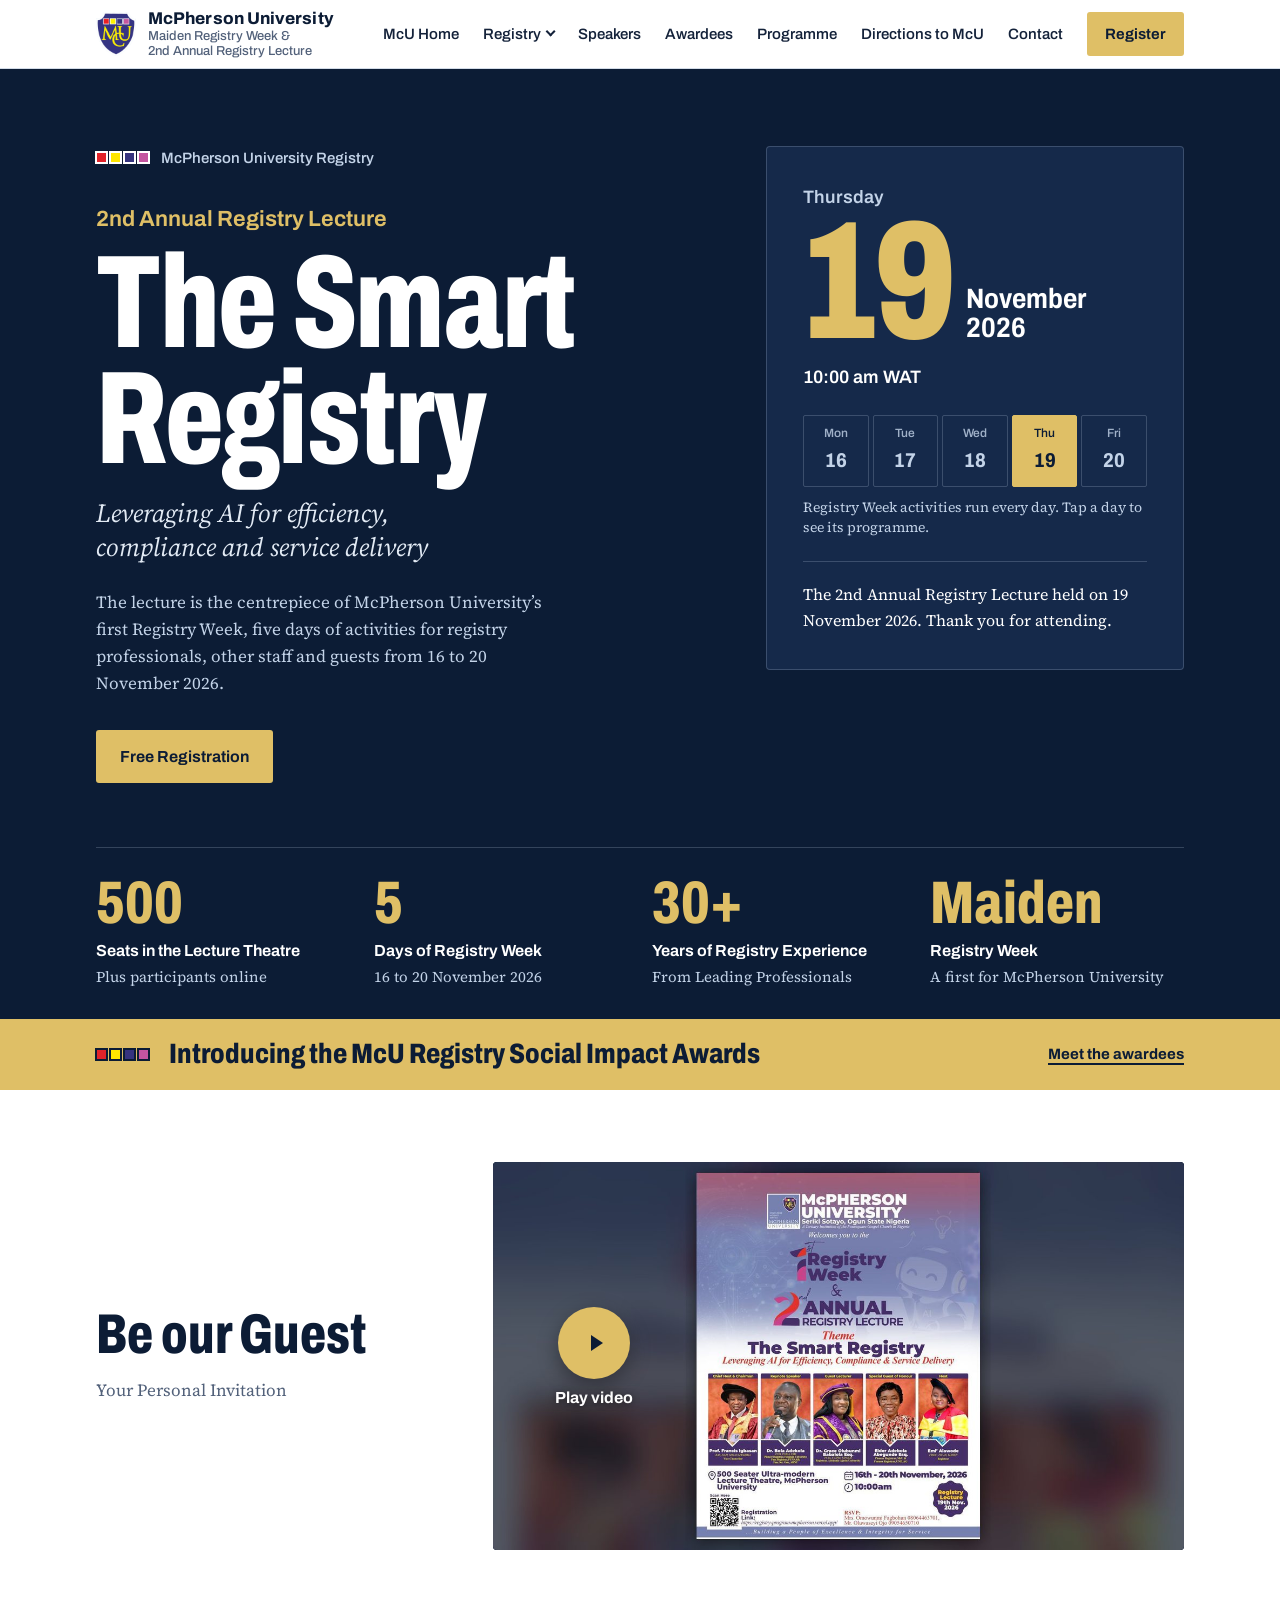
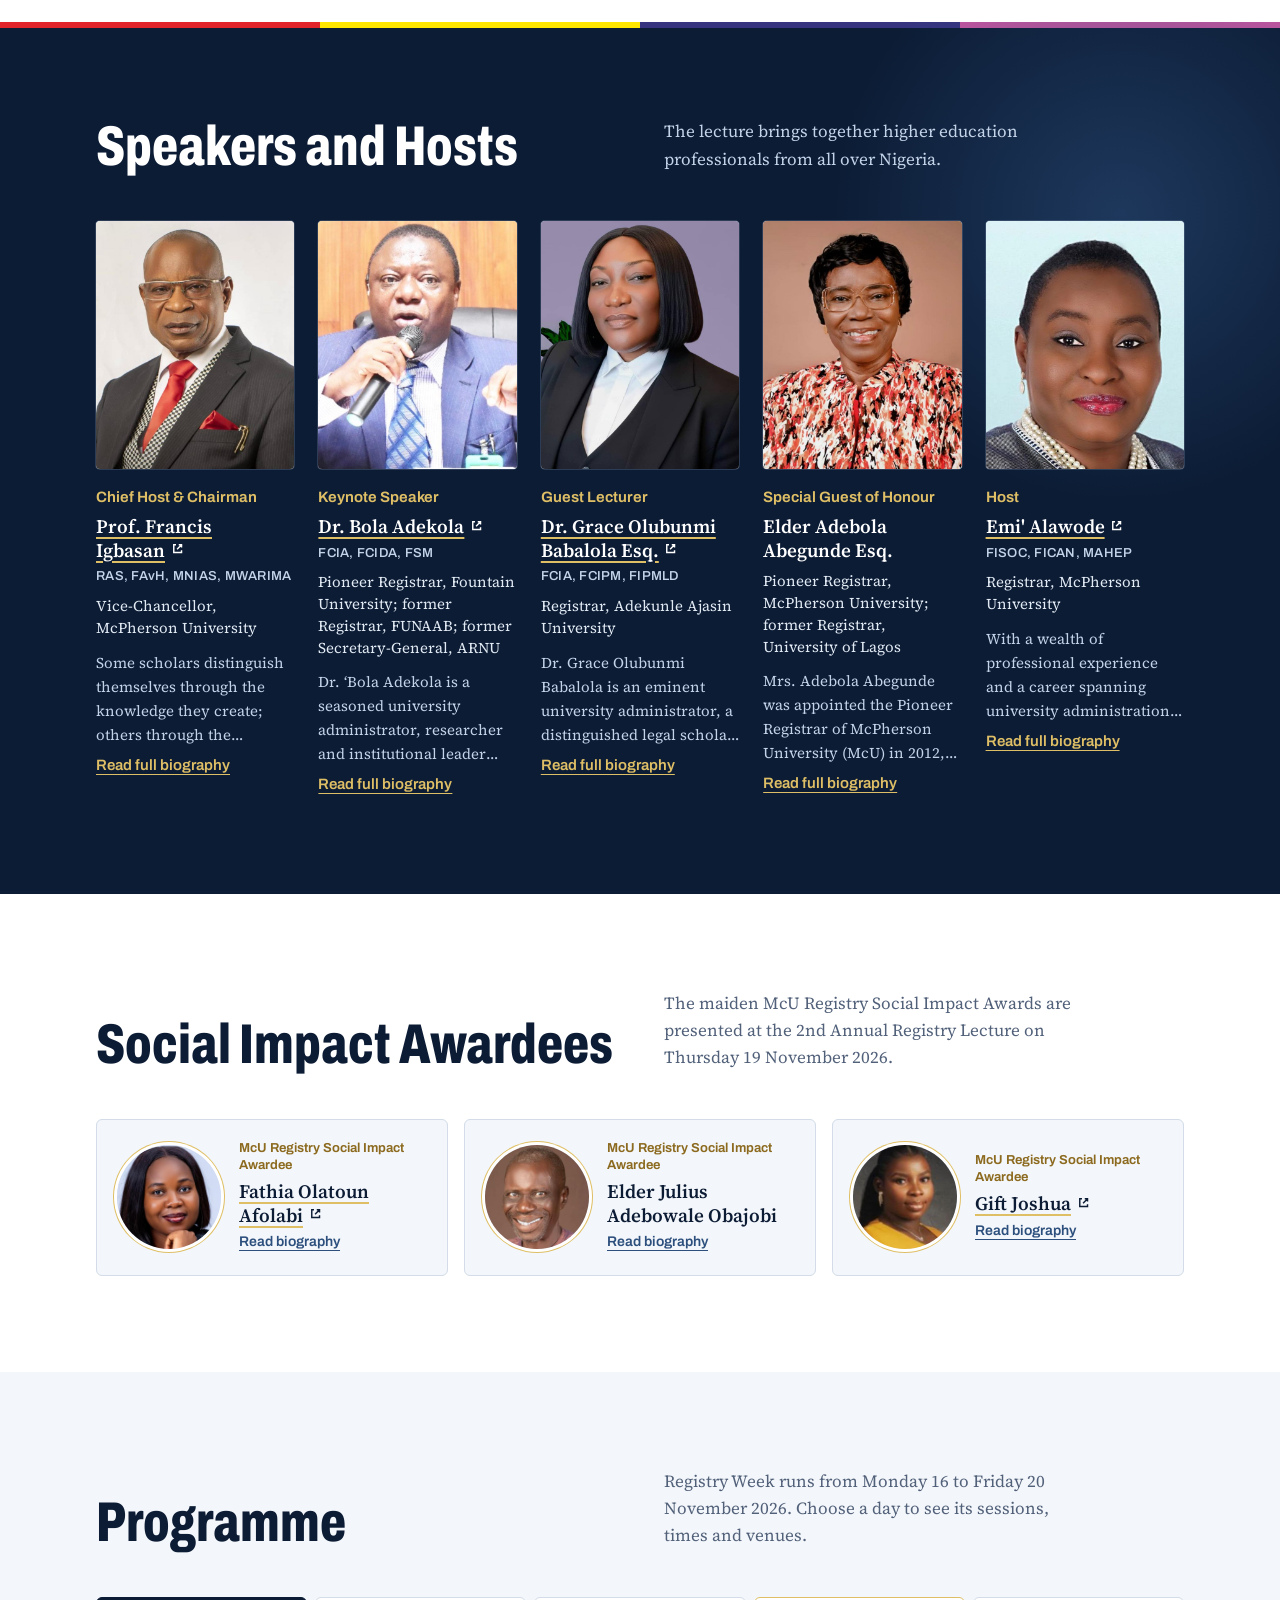
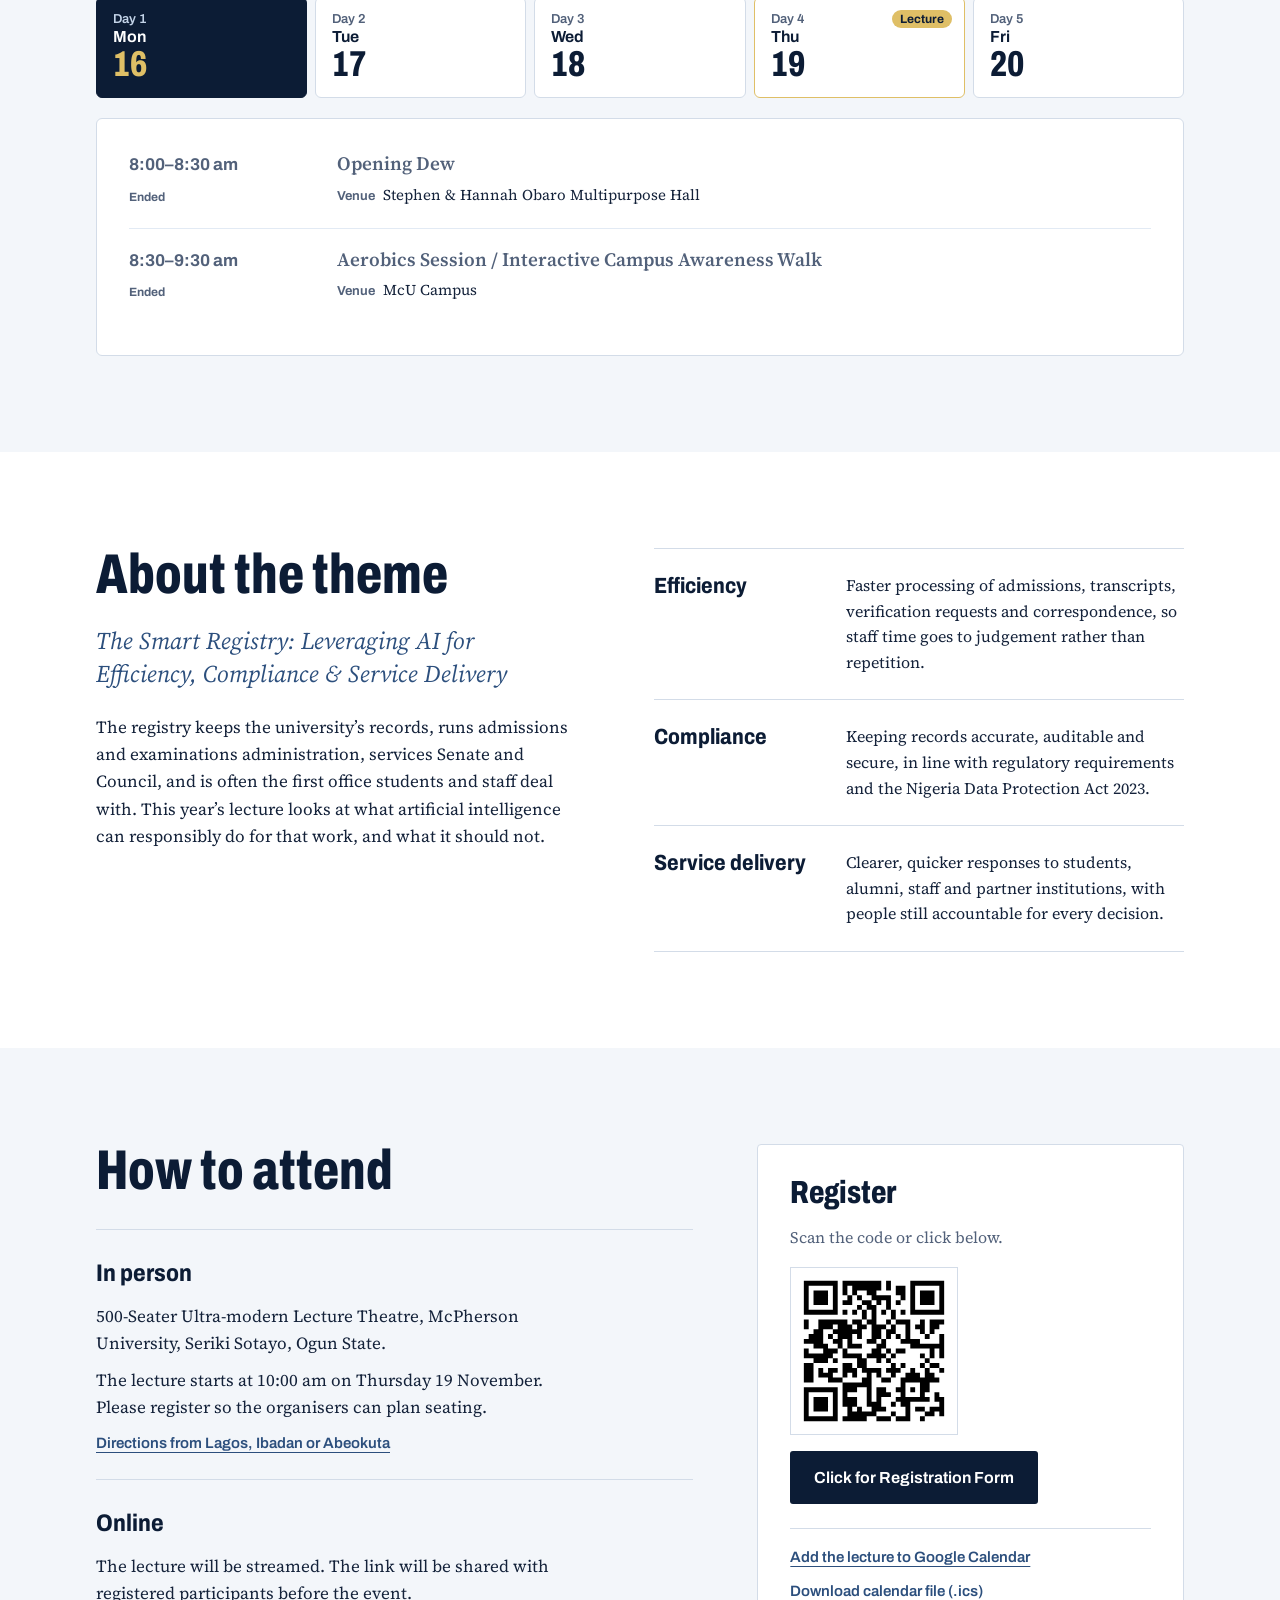
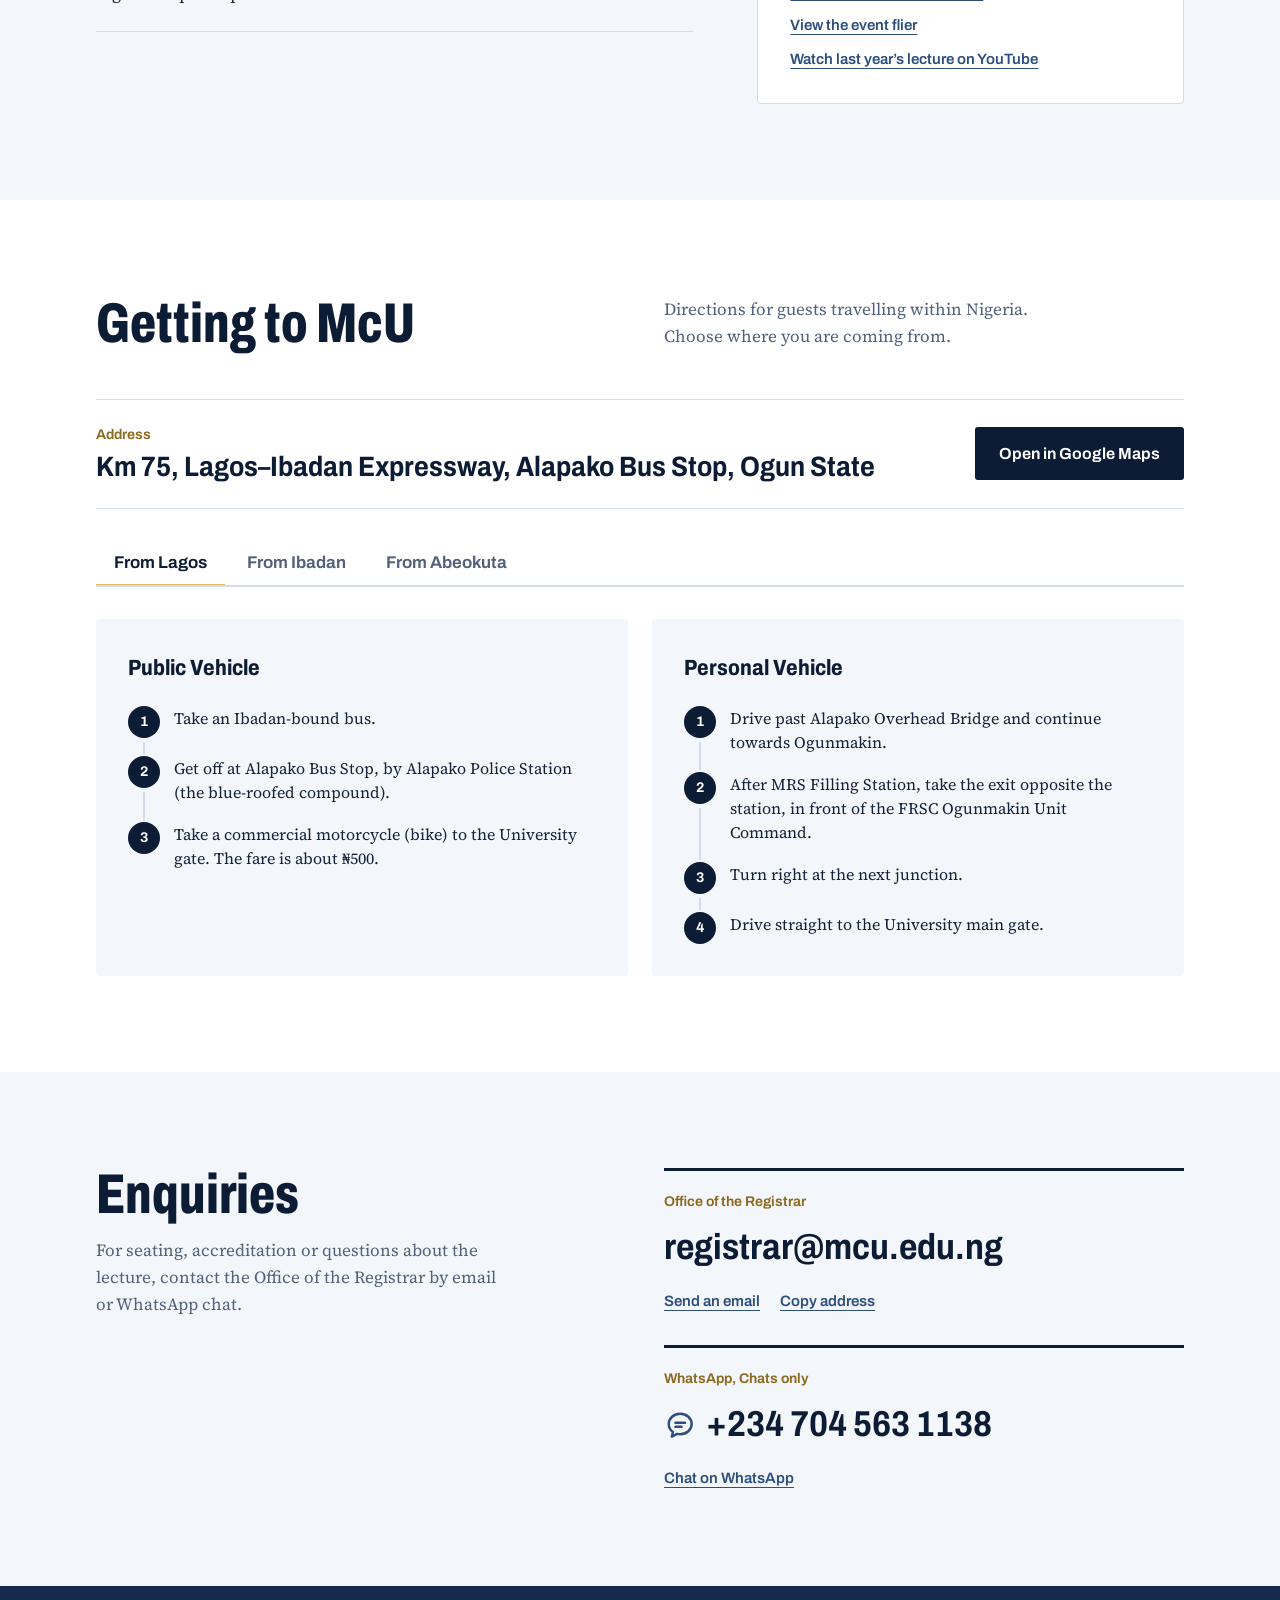
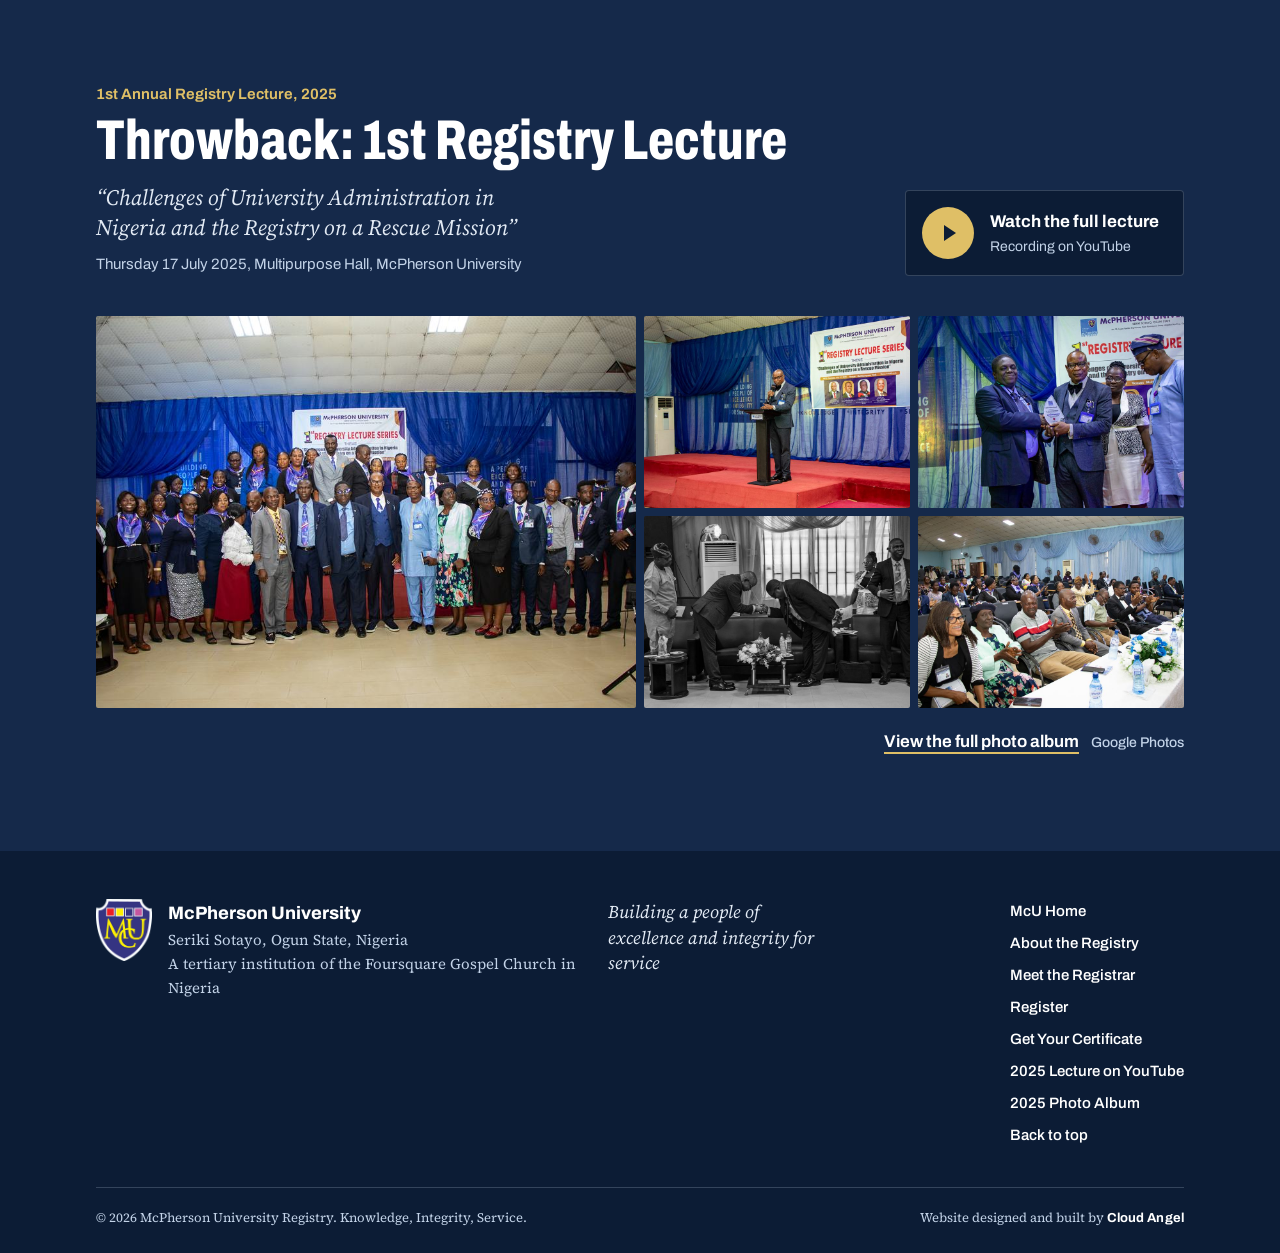
==== index.html @ acdc18e1 "Facilitators: link Learnflo Hi Ltd., add New Horizon to AI sessions Co-Authored-By: Claude Opus 5.5 " ====
<!doctype html>
<html lang="en">
<head>
<meta charset="utf-8">
<meta name="viewport" content="width=device-width, initial-scale=1, viewport-fit=cover">
<title>The Smart Registry | McPherson University Registry Lecture 2026</title>
<meta name="description" content="McPherson University 2nd Annual Registry Lecture, Thursday 19 November 2026, the highlight of the 1st Registry Week (16–20 November). Theme: The Smart Registry: Leveraging AI for Efficiency, Compliance & Service Delivery. In person and online.">
<meta name="theme-color" content="#0C1C35">
<meta property="og:type" content="website">
<meta property="og:title" content="The Smart Registry | McPherson University Registry Lecture 2026">
<meta property="og:description" content="2nd Annual Registry Lecture, Thursday 19 November 2026, 10:00 am. Part of the 1st Registry Week, 16–20 November. In person and online.">
<meta property="og:url" content="https://registry-program-mcpherson.vercel.app/">
<meta property="og:image" content="https://registry-program-mcpherson.vercel.app/assets/img/og-2.jpg">
<meta property="og:image:width" content="1200">
<meta property="og:image:height" content="630">
<meta name="twitter:card" content="summary_large_image">
<link rel="icon" href="assets/img/crest.png">
<link rel="preconnect" href="https://fonts.googleapis.com">
<link rel="preconnect" href="https://fonts.gstatic.com" crossorigin>
<link rel="stylesheet" href="https://fonts.googleapis.com/css2?family=Archivo:wdth,wght@62..125,400..900&family=Source+Serif+4:ital,opsz,wght@0,8..60,400..650;1,8..60,400..500&display=swap">
<link rel="stylesheet" href="styles.css?v=20">
</head>
<body>

<a class="skip" href="#main">Skip to content</a>

<header class="site-header" id="top">
  <div class="wrap header-row">
    <a class="brand" href="#top" aria-label="McPherson University Registry Lecture, back to top">
      <img src="assets/img/crest.png" alt="" width="40" height="44">
      <span class="brand-text">
        <span class="brand-name">McPherson University</span>
        <span class="brand-sub">Maiden Registry Week &amp;<br>2nd Annual Registry Lecture</span>
      </span>
    </a>
    <nav class="nav" id="site-nav" aria-label="Main">
      <a href="https://mcu.edu.ng/main/">McU Home</a>
      <div class="dd" id="registry-dd">
        <button class="dd-btn" type="button" aria-expanded="false" aria-controls="registry-menu">Registry<span class="caret" aria-hidden="true"></span></button>
        <div class="dd-menu" id="registry-menu">
          <a href="https://mcu.edu.ng/main/registry/">About the Registry<span>Its role, units and services</span></a>
          <a href="https://mcu.edu.ng/main/faculty-members/mrs-emi-alawode/">Meet the Registrar<span>Mrs. Emi’ Alawode</span></a>
          <button class="dd-item" type="button" data-registrars>Former Registrars<span>2012 to 2025</span></button>
          <button class="dd-item" type="button" data-committee>Local Organising Committee<span>2025 &amp; 2026 Registry Week</span></button>
        </div>
      </div>
      <a href="#speakers">Speakers</a>
      <a href="#awardees">Awardees</a>
      <a href="#programme">Programme</a>
      <a href="#directions">Directions to McU</a>
      <a href="#contact">Contact</a>
    </nav>
    <div class="header-actions">
      <a class="btn btn-gold btn-sm" data-register href="#">Register</a>
      <button class="menu-btn" id="menu-btn" aria-expanded="false" aria-controls="site-nav">
        <span class="sr">Menu</span><span class="bars" aria-hidden="true"></span>
      </button>
    </div>
  </div>
</header>

<main id="main">

  <!-- HERO: the lecture -->
  <section class="hero">
    <div class="wrap hero-grid">
      <div class="hero-copy">
        <p class="kicker"><span class="squares" aria-hidden="true"><i></i><i></i><i></i><i></i></span>McPherson University Registry</p>
        <p class="hero-event">2nd Annual Registry Lecture</p>
        <h1 class="hero-title">The Smart Registry</h1>
        <p class="hero-sub">Leveraging AI for efficiency, compliance and service delivery</p>
        <p class="hero-lede">The lecture is the centrepiece of McPherson University’s first Registry Week, five days of activities for registry professionals, other staff and guests from 16 to 20 November 2026.</p>
        <div class="hero-ctas">
          <a class="btn btn-gold" data-register href="#">Free Registration</a>
        </div>
      </div>

      <aside class="date-plate" aria-label="Lecture date and countdown">
        <p class="plate-day">Thursday</p>
        <p class="plate-date"><span class="plate-num">19</span><span class="plate-month">November<br>2026</span></p>
        <p class="plate-time">10:00 am WAT</p>

        <ol class="week-strip" aria-label="Registry Week, 16 to 20 November">
          <li><a href="#programme" data-goto-day="2026-11-16" aria-label="Monday 16 November programme"><span>Mon</span>16</a></li>
          <li><a href="#programme" data-goto-day="2026-11-17" aria-label="Tuesday 17 November programme"><span>Tue</span>17</a></li>
          <li><a href="#programme" data-goto-day="2026-11-18" aria-label="Wednesday 18 November programme"><span>Wed</span>18</a></li>
          <li class="is-lecture"><a href="#programme" data-goto-day="2026-11-19" aria-label="Thursday 19 November programme, the Registry Lecture"><span>Thu</span>19</a></li>
          <li><a href="#programme" data-goto-day="2026-11-20" aria-label="Friday 20 November programme"><span>Fri</span>20</a></li>
        </ol>
        <p class="strip-note">Registry Week activities run every day. Tap a day to see its programme.</p>

        <div class="countdown" id="countdown" aria-live="polite">
          <div class="cd-cells">
            <div><b data-cd="d">--</b><span>days</span></div>
            <div><b data-cd="h">--</b><span>hours</span></div>
            <div><b data-cd="m">--</b><span>minutes</span></div>
            <div><b data-cd="s">--</b><span>seconds</span></div>
          </div>
          <p class="cd-label" id="cd-label">until the lecture begins</p>
        </div>
      </aside>
    </div>

    <div class="wrap">
      <dl class="hero-stats" id="hero-stats"></dl>
    </div>
  </section>

  <!-- AWARDS ANNOUNCEMENT -->
  <section class="awards" id="awards" aria-labelledby="awards-title">
    <div class="wrap awards-row">
      <span class="squares" aria-hidden="true"><i></i><i></i><i></i><i></i></span>
      <div class="awards-copy">
        <h2 id="awards-title">Introducing the McU Registry Social Impact Awards</h2>
        <p data-awards-note hidden></p>
      </div>
      <a class="awards-link" href="#awardees">Meet the awardees</a>
    </div>
  </section>

  <!-- PROMO VIDEO -->
  <section class="section promo" id="preview">
    <div class="wrap promo-grid">
      <div class="promo-copy">
        <h2>Be our Guest</h2>
        <p>Your Personal Invitation</p>
      </div>
      <div class="promo-player" id="promo-player"></div>
    </div>
  </section>

  <!-- SPEAKERS -->
  <section class="section speakers" id="speakers">
    <div class="wrap">
      <div class="section-head">
        <h2>Speakers and Hosts</h2>
        <p>The lecture brings together higher education professionals from all over Nigeria.</p>
      </div>
      <div class="speaker-list" id="speaker-list"></div>
    </div>
  </section>

  <!-- SOCIAL IMPACT AWARDEES -->
  <section class="section awardees" id="awardees">
    <div class="wrap">
      <div class="section-head">
        <h2>Social Impact Awardees</h2>
        <p>The maiden McU Registry Social Impact Awards are presented at the 2nd Annual Registry Lecture on Thursday 19 November 2026.</p>
      </div>
      <div class="awardee-list" id="awardee-list"></div>
    </div>
  </section>

  <!-- PROGRAMME (day by day) -->
  <section class="section schedule" id="programme">
    <div class="wrap">
      <div class="section-head">
        <h2>Programme</h2>
        <p>Registry Week runs from Monday 16 to Friday 20 November 2026. Choose a day to see its sessions, times and venues.</p>
      </div>
      <div class="sched" id="sched"></div>
    </div>
  </section>

  <!-- THEME -->
  <section class="section theme" id="theme">
    <div class="wrap theme-grid">
      <div class="theme-intro">
        <h2>About the theme</h2>
        <p class="theme-quote">The Smart Registry: Leveraging AI for Efficiency, Compliance &amp; Service Delivery</p>
        <p>The registry keeps the university’s records, runs admissions and examinations administration, services Senate and Council, and is often the first office students and staff deal with. This year’s lecture looks at what artificial intelligence can responsibly do for that work, and what it should not.</p>
      </div>
      <div class="pillars">
        <article>
          <h3>Efficiency</h3>
          <p>Faster processing of admissions, transcripts, verification requests and correspondence, so staff time goes to judgement rather than repetition.</p>
        </article>
        <article>
          <h3>Compliance</h3>
          <p>Keeping records accurate, auditable and secure, in line with regulatory requirements and the Nigeria Data Protection Act 2023.</p>
        </article>
        <article>
          <h3>Service delivery</h3>
          <p>Clearer, quicker responses to students, alumni, staff and partner institutions, with people still accountable for every decision.</p>
        </article>
      </div>
    </div>
  </section>

  <!-- HOW TO ATTEND -->
  <section class="section attend" id="attend">
    <div class="wrap attend-grid">
      <div class="attend-modes">
        <h2>How to attend</h2>
        <article class="mode">
          <h3>In person</h3>
          <p>500-Seater Ultra-modern Lecture Theatre, McPherson University, Seriki Sotayo, Ogun State.</p>
          <p>The lecture starts at 10:00 am on Thursday 19 November. Please register so the organisers can plan seating.</p>
          <a class="text-link" href="#directions">Directions from Lagos, Ibadan or Abeokuta</a>
        </article>
        <article class="mode">
          <h3>Online</h3>
          <p id="online-text">The lecture will be streamed. The link will be shared with registered participants before the event.</p>
          <a class="text-link" id="online-link" href="#" target="_blank" rel="noopener" hidden>Join the online session</a>
        </article>
      </div>

      <div class="register-card">
        <h3>Register</h3>
        <p>Scan the code or click below.</p>
        <img class="qr" src="assets/img/register-qr.svg" alt="QR code linking to the registration form" width="168" height="168">
        <a class="btn btn-navy" data-register href="#">Click for Registration Form</a>
        <div class="cal-links">
          <a class="text-link" id="gcal" href="#" target="_blank" rel="noopener">Add the lecture to Google Calendar</a>
          <a class="text-link" href="registry-lecture-2026.ics">Download calendar file (.ics)</a>
          <a class="text-link" href="assets/img/flier-2.jpg" target="_blank" rel="noopener">View the event flier</a>
          <a class="text-link" data-past href="#">Watch last year’s lecture on YouTube</a>
        </div>
      </div>
    </div>
  </section>

  <!-- DIRECTIONS -->
  <section class="section directions" id="directions">
    <div class="wrap">
      <div class="section-head">
        <h2>Getting to McU</h2>
        <p>Directions for guests travelling within Nigeria. Choose where you are coming from.</p>
      </div>

      <div class="address-row">
        <div>
          <p class="address-label">Address</p>
          <p class="address">Km 75, Lagos–Ibadan Expressway, Alapako Bus Stop, Ogun State</p>
        </div>
        <a class="btn btn-navy" data-map href="#">Open in Google Maps</a>
      </div>

      <div class="routes" id="routes">
        <div class="route-tabs" role="tablist" aria-label="Choose where you are travelling from">
          <button class="route-tab" type="button" role="tab" id="tab-lagos" aria-controls="route-lagos" aria-selected="true">From Lagos</button>
          <button class="route-tab" type="button" role="tab" id="tab-ibadan" aria-controls="route-ibadan" aria-selected="false" tabindex="-1">From Ibadan</button>
          <button class="route-tab" type="button" role="tab" id="tab-abeokuta" aria-controls="route-abeokuta" aria-selected="false" tabindex="-1">From Abeokuta</button>
        </div>
        <div class="route-panel" role="tabpanel" id="route-lagos" aria-labelledby="tab-lagos">
          <h3 class="route-heading">From Lagos</h3>
          <div class="route-modes">
            <div class="route-mode">
              <h4>Public Vehicle</h4>
              <ol class="steps">
                <li>Take an Ibadan-bound bus.</li>
                <li>Get off at Alapako Bus Stop, by Alapako Police Station (the blue-roofed compound).</li>
                <li>Take a commercial motorcycle (bike) to the University gate. The fare is about ₦500.</li>
              </ol>
            </div>
            <div class="route-mode">
              <h4>Personal Vehicle</h4>
              <ol class="steps">
                <li>Drive past Alapako Overhead Bridge and continue towards Ogunmakin.</li>
                <li>After MRS Filling Station, take the exit opposite the station, in front of the FRSC Ogunmakin Unit Command.</li>
                <li>Turn right at the next junction.</li>
                <li>Drive straight to the University main gate.</li>
              </ol>
            </div>
          </div>
        </div>
        <div class="route-panel" role="tabpanel" id="route-ibadan" aria-labelledby="tab-ibadan">
          <h3 class="route-heading">From Ibadan</h3>
          <div class="route-modes">
            <div class="route-mode">
              <h4>Public Vehicle</h4>
              <ol class="steps">
                <li>Take a Lagos-bound bus.</li>
                <li>Get off at the Ogunmakin Exit Road, by the FRSC Ogunmakin Unit Command.</li>
                <li>Take a commercial motorcycle (bike) to the University gate. The fare is about ₦500.</li>
              </ol>
            </div>
            <div class="route-mode">
              <h4>Personal Vehicle</h4>
              <ol class="steps">
                <li>As you approach Ogunmakin, look out for the FRSC Ogunmakin Unit Command on your right.</li>
                <li>Take the exit road in front of the FRSC office.</li>
                <li>At the first junction, turn right.</li>
                <li>Drive straight to the University main gate.</li>
              </ol>
            </div>
          </div>
        </div>
        <div class="route-panel" role="tabpanel" id="route-abeokuta" aria-labelledby="tab-abeokuta">
          <h3 class="route-heading">From Abeokuta</h3>
          <div class="route-modes">
            <div class="route-mode">
              <h4>Public Vehicle</h4>
              <ol class="steps">
                <li>Take a bus to Sagamu Interchange.</li>
                <li>Board an Ibadan-bound bus and get off at Alapako Bus Stop, by the blue-roofed Police Station.</li>
                <li>Take a bike to the University gate. The fare is about ₦500.</li>
              </ol>
            </div>
            <div class="route-mode">
              <h4>Personal Vehicle</h4>
              <ol class="steps">
                <li>At Sagamu Interchange, head towards Ibadan.</li>
                <li>At Alapako Bus Stop, by the mega filling station on your right, take the overhead bridge.</li>
                <li>Turn left and drive straight to the University gate.</li>
              </ol>
            </div>
          </div>
        </div>
      </div>
    </div>
  </section>

  <!-- CONTACT -->
  <section class="section contact" id="contact">
    <div class="wrap contact-row">
      <div>
        <h2>Enquiries</h2>
        <p class="contact-lede">For seating, accreditation or questions about the lecture, contact the Office of the Registrar by email or WhatsApp chat.</p>
      </div>
      <div class="contact-channels">
      <div class="email-block">
        <p class="contact-role">Office of the Registrar</p>
        <p class="email-value" data-email>registrar@mcu.edu.ng</p>
        <div class="contact-actions">
          <a class="text-link" data-mailto href="mailto:registrar@mcu.edu.ng">Send an email</a>
          <button class="text-link copy-btn" type="button">Copy address</button>
        </div>
      </div>
      <div class="email-block wa-block">
        <p class="contact-role">WhatsApp, Chats only</p>
        <p class="wa-value"><svg class="chat-icon" viewBox="0 0 24 24" aria-hidden="true"><path d="M12 3.5c-4.7 0-8.5 3.4-8.5 7.6 0 2.4 1.2 4.5 3.1 5.9L5.8 20.5l4-2.1c.7.2 1.4.3 2.2.3 4.7 0 8.5-3.4 8.5-7.6S16.7 3.5 12 3.5Z" fill="none" stroke="currentColor" stroke-width="1.8" stroke-linejoin="round"/><path d="M8.5 10.2h7M8.5 13.2h4.5" stroke="currentColor" stroke-width="1.8" stroke-linecap="round"/></svg><span data-wa-number>+234 704 563 1138</span></p>
        <div class="contact-actions">
          <a class="text-link" data-wa href="https://wa.me/2347045631138">Chat on WhatsApp</a>
        </div>
      </div>
      </div>
    </div>
  </section>
  <!-- MAIDEN LECTURE (2025) -->
  <section class="section maiden" id="maiden">
    <div class="wrap">
      <div class="maiden-head">
        <div class="maiden-copy">
          <p class="maiden-kicker">1st Annual Registry Lecture, 2025</p>
          <h2>Throwback: 1st Registry Lecture</h2>
          <p class="maiden-theme" data-maiden-theme></p>
          <p class="maiden-meta" data-maiden-meta></p>
        </div>
        <div class="maiden-actions">
          <a class="maiden-link" data-past href="#">
            <span class="play" aria-hidden="true"></span>
            <span class="maiden-link-text">
              <span class="maiden-link-title">Watch the full lecture</span>
              <span class="maiden-link-sub">Recording on YouTube</span>
            </span>
          </a>
        </div>
      </div>

      <div class="gallery" id="gallery"></div>
      <p class="album-row"><a class="album-link" data-album href="#"><span class="al-title">View the full photo album</span><span class="al-sub">Google Photos</span></a></p>
    </div>
  </section>
</main>

<dialog class="bio-dialog" id="bio-dialog" aria-labelledby="bio-name">
  <div class="bio-dialog-inner">
    <button class="bio-close" type="button" id="bio-close" aria-label="Close biography"><span aria-hidden="true"></span></button>
    <div class="bio-head">
      <img class="bio-photo" id="bio-photo" src="" alt="" width="160" height="200">
      <div>
        <p class="speaker-role" id="bio-role"></p>
        <h2 id="bio-name"></h2>
        <p class="speaker-pn" id="bio-pn"></p>
        <p class="speaker-title" id="bio-title"></p>
        <p class="bio-tagline" id="bio-tagline" hidden></p>
        <div class="bio-links" id="bio-links"></div>
      </div>
    </div>
    <div class="bio-text" id="bio-text"></div>
  </div>
</dialog>

<dialog class="bio-dialog committee-dialog" id="committee-dialog" aria-labelledby="committee-title">
  <div class="bio-dialog-inner">
    <button class="bio-close" type="button" data-close aria-label="Close"><span aria-hidden="true"></span></button>
    <p class="speaker-role">2025 &amp; 2026 Registry Week</p>
    <h2 id="committee-title">Local Organising Committee</h2>
    <div id="committee-list"></div>
  </div>
</dialog>

<dialog class="bio-dialog committee-dialog" id="registrars-dialog" aria-labelledby="registrars-title">
  <div class="bio-dialog-inner">
    <button class="bio-close" type="button" data-close aria-label="Close"><span aria-hidden="true"></span></button>
    <p class="speaker-role">McPherson University</p>
    <h2 id="registrars-title">Former Registrars</h2>
    <div id="registrars-list"></div>
  </div>
</dialog>

<dialog class="lightbox" id="lightbox" aria-label="Photo viewer">
  <figure class="lb-figure">
    <img id="lb-img" src="" alt="">
    <figcaption><span id="lb-caption"></span><span class="lb-count" id="lb-count"></span></figcaption>
  </figure>
  <button class="lb-btn lb-close" type="button" data-close aria-label="Close photo viewer"><span aria-hidden="true"></span></button>
  <button class="lb-btn lb-prev" type="button" id="lb-prev" aria-label="Previous photo"><span aria-hidden="true"></span></button>
  <button class="lb-btn lb-next" type="button" id="lb-next" aria-label="Next photo"><span aria-hidden="true"></span></button>
</dialog>

<footer class="site-footer">
  <div class="wrap footer-grid">
    <div class="footer-brand">
      <img src="assets/img/crest.png" alt="McPherson University crest" width="56" height="61">
      <div>
        <p class="footer-name">McPherson University</p>
        <p>Seriki Sotayo, Ogun State, Nigeria</p>
        <p>A tertiary institution of the Foursquare Gospel Church in Nigeria</p>
      </div>
    </div>
    <p class="footer-motto">Building a people of excellence and integrity for service</p>
    <div class="footer-links">
      <a href="https://mcu.edu.ng/main/">McU Home</a>
      <a href="https://mcu.edu.ng/main/registry/">About the Registry</a>
      <a href="https://mcu.edu.ng/main/faculty-members/mrs-emi-alawode/">Meet the Registrar</a>
      <a data-register href="#">Register</a>
      <a href="certificate">Get Your Certificate</a>
      <a data-past href="#">2025 Lecture on YouTube</a>
      <a data-album href="#">2025 Photo Album</a>
      <a href="#top">Back to top</a>
    </div>
  </div>
  <div class="wrap footer-base">
    <div class="footer-base-row">
      <p>© 2026 McPherson University Registry. Knowledge, Integrity, Service.</p>
      <p class="credit">Website designed and built by <span class="credit-name">Cloud Angel</span></p>
    </div>
  </div>
</footer>

<script src="data.js?v=29"></script>
<script src="app.js?v=19"></script>
</body>
</html>
---- styles.css ----
/* Layout concept: an order-of-proceedings card. Navy bands for the lecture and the week,
   pale paper bands for reading; one bold device, the "19" date plate on the week strip. */
:root {
  color-scheme: light;
  /* palette: McPherson logo + registry dummy site */
  --ink: #0C1C35;
  --navy: #15294A;
  --navy-3: #1F3C64;
  --steel: #2C4F7D;
  --sky: #C3D3E8;
  --mist: #E2EAF4;
  --paper: #F3F6FA;
  --white: #FFFFFF;
  --gold: #DFBF66;
  --gold-deep: #8C6A1F;
  --text: #14223A;
  --muted: #52617A;
  --line: #D3DCE8;
  --line-dark: rgba(195, 211, 232, 0.22);
  /* crest squares */
  --c-red: #E2232A;
  --c-yellow: #FFE600;
  --c-indigo: #36347F;
  --c-magenta: #C455A0;

  --f-display: "Archivo", "Arial Narrow", "Helvetica Neue", Arial, sans-serif;
  --f-body: "Source Serif 4", Georgia, "Times New Roman", serif;

  --wrap: 72rem;
  --gutter: max(16px, env(safe-area-inset-left, 0px));
  --gutter-r: max(16px, env(safe-area-inset-right, 0px));
}

*, *::before, *::after { box-sizing: border-box; }
[hidden] { display: none !important; }
html { scroll-behavior: smooth; scroll-padding-top: 5rem; -webkit-text-size-adjust: 100%; }
@media (prefers-reduced-motion: reduce) { html { scroll-behavior: auto; } }
body {
  margin: 0;
  background: var(--paper);
  color: var(--text);
  font-family: var(--f-body);
  font-size: 1.0625rem;
  line-height: 1.6;
  font-optical-sizing: auto;
}
img { max-width: 100%; height: auto; display: block; }
h1, h2, h3 { margin: 0; text-wrap: balance; }
p { margin: 0; }
a { color: inherit; }
:focus-visible { outline: 3px solid var(--gold); outline-offset: 3px; border-radius: 2px; }

.sr { position: absolute; width: 1px; height: 1px; overflow: hidden; clip: rect(0 0 0 0); white-space: nowrap; }
.skip { position: absolute; left: -999px; top: 0; z-index: 100; background: var(--gold); color: var(--ink); padding: .5rem 1rem; font-family: var(--f-display); font-weight: 700; }
.skip:focus { left: 1rem; top: 1rem; }

.wrap {
  max-width: var(--wrap);
  margin-inline: auto;
  padding-left: var(--gutter);
  padding-right: var(--gutter-r);
}
@media (min-width: 720px) { :root { --gutter: max(32px, env(safe-area-inset-left, 0px)); --gutter-r: max(32px, env(safe-area-inset-right, 0px)); } }

/* ---------- buttons & links ---------- */
.btn {
  display: inline-flex; align-items: center; justify-content: center;
  min-height: 3rem; padding: .75rem 1.375rem;
  font-family: var(--f-display); font-weight: 650; font-size: 1rem; font-stretch: 100%;
  text-decoration: none; border-radius: 3px; border: 2px solid transparent;
  transition: background-color .15s, color .15s, border-color .15s;
}
.btn-sm { min-height: 2.5rem; padding: .5rem 1rem; font-size: .9375rem; }
.btn-gold { background: var(--gold); color: var(--ink); }
.btn-gold:hover { background: #EBCF80; }
.btn-line { border-color: rgba(195, 211, 232, .5); color: var(--white); }
.btn-line:hover { border-color: var(--white); }
.btn-navy { background: var(--ink); color: var(--white); }
.btn-navy:hover { background: var(--navy-3); }
.text-link {
  font-family: var(--f-display); font-weight: 600; font-size: .9375rem;
  color: var(--steel); text-decoration: underline; text-decoration-thickness: 1px; text-underline-offset: 4px;
  background: none; border: 0; padding: 0; cursor: pointer;
}
.text-link:hover { color: var(--ink); text-decoration-thickness: 2px; }

/* ---------- header ---------- */
body::before { content: ""; position: fixed; inset: 0 0 auto; height: env(safe-area-inset-top, 0px); z-index: 60; background: var(--white); }
.site-header {
  position: sticky; top: env(safe-area-inset-top, 0px); z-index: 50;
  background: var(--white); border-bottom: 1px solid var(--line);
}
.header-row { display: flex; align-items: center; gap: 1.5rem; min-height: 4.25rem; }
.brand { display: flex; align-items: center; gap: .75rem; text-decoration: none; margin-right: auto; min-width: 0; }
.brand img { width: 40px; height: auto; flex: none; }
.brand-text { display: flex; flex-direction: column; line-height: 1.15; min-width: 0; }
.brand-name { font-family: var(--f-display); font-weight: 750; font-size: 1.0625rem; color: var(--ink); letter-spacing: .005em; }
.brand-sub { font-family: var(--f-display); font-size: .8125rem; color: var(--muted); font-weight: 500; }
.nav { display: flex; gap: 1.5rem; }
.nav a { font-family: var(--f-display); font-weight: 550; font-size: .9375rem; color: var(--text); text-decoration: none; padding-block: .5rem; }
.nav a:hover { color: var(--steel); box-shadow: inset 0 -2px 0 var(--gold); }
.header-actions { display: flex; align-items: center; gap: .5rem; }
.menu-btn { display: none; width: 2.75rem; height: 2.75rem; border: 1px solid var(--line); background: var(--white); border-radius: 3px; cursor: pointer; }
.bars, .bars::before, .bars::after { display: block; width: 18px; height: 2px; background: var(--ink); margin: 0 auto; position: relative; transition: transform .2s; }
.bars::before, .bars::after { content: ""; position: absolute; left: 0; }
.bars::before { top: -6px; } .bars::after { top: 6px; }
.menu-btn[aria-expanded="true"] .bars { background: transparent; }
.menu-btn[aria-expanded="true"] .bars::before { transform: translateY(6px) rotate(45deg); }
.menu-btn[aria-expanded="true"] .bars::after { transform: translateY(-6px) rotate(-45deg); }

@media (max-width: 1220px) {
  .menu-btn { display: block; }
  .nav {
    display: none; position: absolute; left: 0; right: 0; top: 100%;
    flex-direction: column; gap: 0; background: var(--white); border-bottom: 1px solid var(--line);
    padding: .5rem var(--gutter-r) 1rem var(--gutter);
  }
  .nav.is-open { display: flex; }
  .nav a { padding-block: .75rem; border-bottom: 1px solid var(--mist); font-size: 1.0625rem; }
}
@media (max-width: 420px) { .brand-sub { display: none; } }

/* ---------- hero ---------- */
.hero { background: var(--ink); color: var(--white); padding-block: clamp(2.5rem, 6vw, 5rem) 0; }
.hero-grid { display: grid; grid-template-columns: minmax(0, 1.45fr) minmax(0, 1fr); gap: clamp(2rem, 5vw, 4.5rem); align-items: start; }
.hero-copy { min-width: 0; }
.kicker { display: flex; align-items: center; gap: .75rem; font-family: var(--f-display); font-weight: 550; font-size: .9375rem; color: var(--sky); }
.squares { display: inline-flex; gap: 3px; }
.squares i { display: block; width: 11px; height: 11px; outline: 2px solid var(--white); outline-offset: -1px; }
.squares i:nth-child(1) { background: var(--c-red); }
.squares i:nth-child(2) { background: var(--c-yellow); }
.squares i:nth-child(3) { background: var(--c-indigo); }
.squares i:nth-child(4) { background: var(--c-magenta); }
.hero-event { margin-top: 2rem; font-family: var(--f-display); font-weight: 650; font-stretch: 100%; font-size: clamp(1.125rem, 2vw, 1.375rem); color: var(--gold); }
.hero-title {
  margin-top: .5rem;
  font-family: var(--f-display); font-weight: 800; font-stretch: 68%;
  font-size: clamp(3.5rem, 10.5vw, 8.25rem); line-height: .88; letter-spacing: -.01em;
}
.hero-sub { margin-top: 1.25rem; font-style: italic; font-size: clamp(1.25rem, 2.4vw, 1.625rem); line-height: 1.3; color: var(--mist); max-width: 30ch; }
.hero-lede { margin-top: 1.5rem; color: var(--sky); max-width: 52ch; }
.hero-ctas { margin-top: 2rem; display: flex; flex-wrap: wrap; gap: .75rem; }

.date-plate {
  background: var(--navy); border: 1px solid var(--line-dark); border-radius: 4px;
  padding: clamp(1.5rem, 3vw, 2.25rem); min-width: 0;
}
.plate-day { font-family: var(--f-display); font-weight: 600; font-size: 1.125rem; color: var(--sky); }
.plate-date { display: flex; align-items: flex-end; gap: .875rem; margin-top: .25rem; }
.plate-num {
  font-family: var(--f-display); font-weight: 850; font-stretch: 72%;
  font-size: clamp(7rem, 15vw, 10.5rem); line-height: .78; color: var(--gold);
  font-variant-numeric: lining-nums; letter-spacing: -.02em;
}
.plate-month { font-family: var(--f-display); font-weight: 700; font-stretch: 85%; font-size: clamp(1.375rem, 2.6vw, 1.75rem); line-height: 1.05; padding-bottom: .25rem; }
.plate-time { margin-top: 1rem; font-family: var(--f-display); font-weight: 600; font-size: 1.125rem; color: var(--white); }

.week-strip { list-style: none; margin: 1.5rem 0 0; padding: 0; display: grid; grid-template-columns: repeat(5, 1fr); gap: 4px; }
.week-strip li {
  display: flex; flex-direction: column; align-items: center; padding: 0;
  border: 1px solid var(--line-dark); border-radius: 2px; transition: border-color .2s, background-color .2s;
  font-family: var(--f-display); font-weight: 750; font-size: 1.25rem; font-stretch: 85%; color: var(--sky);
  font-variant-numeric: tabular-nums;
}
.week-strip li span { font-size: .75rem; font-weight: 550; font-stretch: 100%; color: var(--sky); opacity: .8; }
.week-strip li.is-lecture { background: var(--gold); border-color: var(--gold); color: var(--ink); }
.week-strip li.is-lecture span { color: var(--ink); opacity: 1; }
.strip-note { margin-top: .625rem; font-size: .875rem; color: var(--sky); line-height: 1.45; }

.countdown { margin-top: 1.5rem; padding-top: 1.25rem; border-top: 1px solid var(--line-dark); }
.cd-cells { display: grid; grid-template-columns: repeat(4, 1fr); gap: .5rem; }
.cd-cells div { display: flex; flex-direction: column; }
.cd-cells b { font-family: var(--f-display); font-weight: 750; font-stretch: 80%; font-size: clamp(1.75rem, 3.4vw, 2.375rem); line-height: 1; font-variant-numeric: tabular-nums; color: var(--white); }
.cd-cells span { font-family: var(--f-display); font-size: .8125rem; color: var(--sky); margin-top: .25rem; }
.cd-label { margin-top: .75rem; font-size: .9375rem; color: var(--sky); }
.countdown.is-done .cd-cells { display: none; }
.countdown.is-done .cd-label { margin-top: 0; color: var(--white); font-size: 1rem; }

.hero-stats {
  margin: clamp(2.5rem, 5vw, 4rem) 0 0; padding-block: 1.75rem 2rem;
  border-top: 1px solid var(--line-dark);
  display: grid; grid-template-columns: repeat(4, minmax(0, 1fr)); gap: 1.5rem;
}
.stat { min-width: 0; display: grid; gap: .5rem; align-content: start; }
.stat-value { font-family: var(--f-display); font-weight: 800; font-stretch: 72%; font-size: clamp(2.5rem, 5vw, 3.75rem); line-height: .9; color: var(--gold); font-variant-numeric: lining-nums; }
.stat dd { margin: 0; display: grid; gap: .125rem; }
.stat-label { font-family: var(--f-display); font-weight: 650; font-size: 1rem; color: var(--white); }
.stat-note { font-size: .9375rem; color: var(--sky); line-height: 1.4; }

@media (max-width: 860px) {
  .hero-grid { grid-template-columns: minmax(0, 1fr); }
  .hero-stats { grid-template-columns: repeat(2, minmax(0, 1fr)); row-gap: 2rem; }
}

/* ---------- sections ---------- */
.section { padding-block: clamp(3.5rem, 8vw, 6rem); }
.section-head { display: grid; grid-template-columns: minmax(0, 1fr) minmax(0, 1fr); gap: 1rem 3rem; align-items: end; margin-bottom: clamp(2rem, 4vw, 3rem); }
.section h2 { font-family: var(--f-display); font-weight: 800; font-stretch: 72%; font-size: clamp(2.25rem, 5vw, 3.5rem); line-height: .95; color: var(--ink); }
.section-head p { color: var(--muted); max-width: 46ch; }
@media (max-width: 760px) { .section-head { grid-template-columns: minmax(0, 1fr); } }

/* ---------- speakers ---------- */
.speakers { background: var(--paper); }
.speaker-list { display: grid; grid-template-columns: repeat(5, minmax(0, 1fr)); gap: clamp(1rem, 2vw, 1.5rem); }
.speaker { display: flex; flex-direction: column; gap: 1rem; min-width: 0; }
.speaker-body { min-width: 0; }
.speaker-photo { margin: 0; background: var(--mist); overflow: hidden; border-radius: 2px; }
.speaker-photo img { width: 100%; aspect-ratio: 4 / 5; object-fit: cover; object-position: 50% 20%; }
.speaker-role { font-family: var(--f-display); font-weight: 650; font-size: .9375rem; color: var(--gold-deep); }
.speaker h3 { margin-top: .375rem; font-family: var(--f-body); font-weight: 600; font-size: 1.1875rem; line-height: 1.25; color: var(--ink); }
.speaker-pn { margin-top: .25rem; font-family: var(--f-display); font-size: .8125rem; font-weight: 550; color: var(--muted); letter-spacing: .02em; }
.speaker-title { margin-top: .5rem; color: var(--text); font-size: .9375rem; line-height: 1.45; }
.bio { margin-top: .75rem; font-size: .9375rem; }
.bio-pending { color: var(--muted); font-style: italic; }
@media (max-width: 1100px) { .speaker-list { grid-template-columns: repeat(3, minmax(0, 1fr)); row-gap: 2.5rem; } }
@media (max-width: 700px) {
  .speaker-list { grid-template-columns: minmax(0, 1fr); row-gap: 1.75rem; }
  .speaker { display: grid; grid-template-columns: 104px minmax(0, 1fr); gap: 1rem; align-items: start; }
}

/* ---------- theme ---------- */
.theme { background: var(--white); }
.theme-grid { display: grid; grid-template-columns: minmax(0, 1fr) minmax(0, 1.1fr); gap: clamp(2rem, 6vw, 5rem); }
.theme-quote { margin-block: 1.5rem; font-style: italic; font-size: clamp(1.25rem, 2.2vw, 1.5rem); line-height: 1.35; color: var(--steel); }
.theme-intro > p:last-child { color: var(--text); max-width: 54ch; }
.pillars { display: grid; gap: 0; align-content: start; }
.pillars article { padding-block: 1.5rem; border-top: 1px solid var(--line); display: grid; grid-template-columns: 11rem minmax(0, 1fr); gap: 1rem; }
.pillars article:last-child { border-bottom: 1px solid var(--line); }
.pillars h3 { font-family: var(--f-display); font-weight: 750; font-stretch: 85%; font-size: 1.375rem; color: var(--ink); line-height: 1.2; }
.pillars p { color: var(--text); font-size: 1rem; }
@media (max-width: 860px) {
  .theme-grid { grid-template-columns: minmax(0, 1fr); }
}
@media (max-width: 520px) { .pillars article { grid-template-columns: minmax(0, 1fr); gap: .375rem; } }

/* ---------- maiden lecture + gallery ---------- */
.maiden { background: var(--navy); color: var(--white); }
.maiden h2 { color: var(--white); }
.maiden-head { display: grid; grid-template-columns: minmax(0, 1fr) auto; gap: 1.5rem 3rem; align-items: end; margin-bottom: clamp(1.75rem, 4vw, 2.5rem); }
.maiden-kicker { font-family: var(--f-display); font-weight: 650; font-size: .9375rem; color: var(--gold); margin-bottom: .5rem; }
.maiden-theme { margin-top: 1rem; font-style: italic; font-size: clamp(1.125rem, 2vw, 1.375rem); line-height: 1.35; color: var(--mist); max-width: 40ch; }
.maiden-meta { margin-top: .625rem; font-family: var(--f-display); font-size: .9375rem; color: var(--sky); }
.maiden-link {
  display: flex; align-items: center; gap: 1rem; text-decoration: none;
  padding: 1rem 1.5rem 1rem 1rem; border: 1px solid var(--line-dark); border-radius: 4px; background: var(--ink);
  transition: border-color .15s;
}
.maiden-link:hover { border-color: var(--gold); }
.play { width: 3.25rem; height: 3.25rem; flex: none; border-radius: 50%; background: var(--gold); position: relative; }
.play::after { content: ""; position: absolute; left: 54%; top: 50%; transform: translate(-50%, -50%); border-style: solid; border-width: .5rem 0 .5rem .8rem; border-color: transparent transparent transparent var(--ink); }
.maiden-link-text { display: flex; flex-direction: column; }
.maiden-link-title { font-family: var(--f-display); font-weight: 700; font-size: 1.0625rem; color: var(--white); }
.maiden-link-sub { font-family: var(--f-display); font-size: .875rem; color: var(--sky); }

.gallery { display: grid; grid-template-columns: repeat(4, minmax(0, 1fr)); grid-auto-rows: clamp(9rem, 15vw, 13rem); gap: .5rem; }
.g-item { position: relative; padding: 0; border: 0; background: var(--ink); cursor: zoom-in; overflow: hidden; border-radius: 2px; }
.g-item.is-lead { grid-column: span 2; grid-row: span 2; }
.g-item img { width: 100%; height: 100%; object-fit: cover; transition: transform .35s ease, opacity .2s; }
.g-item:hover img { transform: scale(1.03); }
.g-item:focus-visible { outline-offset: 2px; }
.album-row { margin-top: 1.25rem; display: flex; justify-content: flex-end; }
.album-link { display: inline-flex; align-items: baseline; flex-wrap: wrap; gap: .25rem .75rem; text-decoration: none; font-family: var(--f-display); }
.al-title { color: var(--white); font-weight: 650; font-size: 1.0625rem; text-decoration: underline; text-decoration-color: var(--gold); text-decoration-thickness: 2px; text-underline-offset: 5px; }
.al-sub { color: var(--sky); font-weight: 500; font-size: .875rem; }
.album-link:hover .al-title { color: var(--gold); }
@media (max-width: 760px) {
  .maiden-head { grid-template-columns: minmax(0, 1fr); align-items: start; }
  .maiden-link { justify-self: start; }
  .gallery { grid-template-columns: repeat(2, minmax(0, 1fr)); grid-auto-rows: 8.5rem; gap: .375rem; }
  .g-item.is-lead { grid-column: span 2; grid-row: span 2; }
  .album-row { justify-content: flex-start; }
}
@media (prefers-reduced-motion: reduce) { .g-item img { transition: none; } .g-item:hover img { transform: none; } }

/* ---------- attend ---------- */
.attend { background: var(--paper); }
.attend-grid { display: grid; grid-template-columns: minmax(0, 1.4fr) minmax(0, 1fr); gap: clamp(2rem, 5vw, 4rem); align-items: start; }
.attend-modes { display: grid; gap: 0; min-width: 0; }
.attend-modes h2 { margin-bottom: 2rem; }
.mode { padding-block: 1.5rem; border-top: 1px solid var(--line); display: grid; gap: .625rem; justify-items: start; }
.mode:last-child { border-bottom: 1px solid var(--line); }
.mode h3 { font-family: var(--f-display); font-weight: 750; font-stretch: 85%; font-size: 1.5rem; color: var(--ink); }
.mode p { max-width: 54ch; }
.register-card {
  background: var(--white); border: 1px solid var(--line); border-radius: 4px;
  padding: clamp(1.5rem, 3vw, 2rem); display: grid; gap: 1rem; justify-items: start; min-width: 0;
}
.register-card h3 { font-family: var(--f-display); font-weight: 800; font-stretch: 75%; font-size: 2rem; line-height: 1; color: var(--ink); }
.register-card > p { color: var(--muted); font-size: 1rem; }
.qr { width: 168px; height: 168px; padding: 8px; background: var(--white); border: 1px solid var(--line); }
.cal-links { display: grid; gap: .625rem; margin-top: .5rem; padding-top: 1rem; border-top: 1px solid var(--line); width: 100%; }
@media (max-width: 860px) { .attend-grid { grid-template-columns: minmax(0, 1fr); } }

/* ---------- directions ---------- */
.directions { background: var(--white); }
.address-row {
  display: flex; flex-wrap: wrap; align-items: center; justify-content: space-between; gap: 1rem 2rem;
  padding-block: 1.5rem; border-block: 1px solid var(--line); margin-bottom: 2rem;
}
.address-row > div { min-width: 0; }
.address-label { font-family: var(--f-display); font-weight: 650; font-size: .875rem; color: var(--gold-deep); }
.address { margin-top: .25rem; font-family: var(--f-display); font-weight: 700; font-stretch: 88%; font-size: clamp(1.25rem, 2.6vw, 1.75rem); line-height: 1.2; color: var(--ink); }

.route-tabs { display: none; }
.routes.is-tabbed .route-tabs { display: flex; gap: .25rem; border-bottom: 2px solid var(--line); margin-bottom: 2rem; overflow-x: auto; scrollbar-width: none; }
.route-tab {
  flex: none; background: none; border: 0; cursor: pointer;
  font-family: var(--f-display); font-weight: 650; font-size: 1.0625rem; color: var(--muted);
  padding: .75rem 1.125rem; margin-bottom: -2px; border-bottom: 3px solid transparent;
}
.route-tab:hover { color: var(--ink); }
.route-tab[aria-selected="true"] { color: var(--ink); border-bottom-color: var(--gold); }
.route-tab:focus-visible { outline-offset: -3px; }

.route-panel + .route-panel { margin-top: 3rem; }
.routes.is-tabbed .route-panel + .route-panel { margin-top: 0; }
.route-heading { font-family: var(--f-display); font-weight: 800; font-stretch: 75%; font-size: 1.75rem; color: var(--ink); margin-bottom: 1.5rem; }
.routes.is-tabbed .route-heading { position: absolute; width: 1px; height: 1px; overflow: hidden; clip: rect(0 0 0 0); }
.route-modes { display: grid; grid-template-columns: repeat(2, minmax(0, 1fr)); gap: 1.5rem; }
.route-mode { background: var(--paper); border-radius: 4px; padding: clamp(1.25rem, 3vw, 2rem); min-width: 0; }
.route-mode h4 { margin: 0 0 1.25rem; font-family: var(--f-display); font-weight: 750; font-stretch: 85%; font-size: 1.375rem; color: var(--ink); }
.steps { list-style: none; margin: 0; padding: 0; counter-reset: step; display: grid; gap: 1.125rem; }
.steps li { counter-increment: step; display: grid; grid-template-columns: 2rem minmax(0, 1fr); gap: .875rem; font-size: 1rem; line-height: 1.5; position: relative; }
.steps li::before {
  content: counter(step); width: 2rem; height: 2rem; border-radius: 50%;
  display: grid; place-items: center; background: var(--ink); color: var(--white);
  font-family: var(--f-display); font-weight: 700; font-size: .875rem; font-variant-numeric: tabular-nums;
}
.steps li:not(:last-child)::after { content: ""; position: absolute; left: calc(1rem - 1px); top: 2.25rem; bottom: -1rem; width: 2px; background: var(--line); }
.steps li > * { min-width: 0; }
@media (max-width: 760px) { .route-modes { grid-template-columns: minmax(0, 1fr); } .route-tab { flex: 1 1 0; padding-inline: .25rem; font-size: .9375rem; } }

/* ---------- contact ---------- */
.contact { background: var(--paper); }
.contact-row { display: grid; grid-template-columns: minmax(0, 1fr) minmax(0, 1fr); gap: 2rem 3rem; align-items: end; }
.contact-lede { margin-top: 1rem; color: var(--muted); max-width: 46ch; }
.email-block { border-top: 3px solid var(--ink); padding-top: 1.25rem; min-width: 0; }
.contact-role { font-family: var(--f-display); font-weight: 650; font-size: .875rem; color: var(--gold-deep); }
.email-value { margin-top: .375rem; font-family: var(--f-display); font-weight: 700; font-stretch: 85%; font-size: clamp(1.5rem, 3.5vw, 2.25rem); color: var(--ink); overflow-wrap: anywhere; user-select: all; }
.contact-actions { margin-top: .75rem; display: flex; flex-wrap: wrap; gap: 1.25rem; }
@media (max-width: 760px) { .contact-row { grid-template-columns: minmax(0, 1fr); } }

/* ---------- footer ---------- */
.site-footer { background: var(--ink); color: var(--sky); padding-block: 3rem 1.5rem; font-size: .9375rem; }
.footer-grid { display: grid; grid-template-columns: minmax(0, 1.3fr) minmax(0, 1fr) auto; gap: 2rem; align-items: start; }
.footer-brand { display: flex; gap: 1rem; align-items: flex-start; }
.footer-brand img { width: 56px; flex: none; }
.footer-name { font-family: var(--f-display); font-weight: 750; color: var(--white); font-size: 1.125rem; }
.footer-motto { font-style: italic; color: var(--mist); font-size: 1.125rem; line-height: 1.4; max-width: 24ch; }
.footer-links { display: grid; gap: .5rem; }
.footer-links a { font-family: var(--f-display); font-weight: 550; color: var(--white); text-decoration: none; }
.footer-links a:hover { color: var(--gold); }
.footer-base { margin-top: 2.5rem; font-size: .8125rem; }
.footer-base-row { display: flex; flex-wrap: wrap; justify-content: space-between; gap: .5rem 2rem; padding-top: 1.25rem; border-top: 1px solid var(--line-dark); }
.credit { color: var(--sky); }
.credit-name { font-family: var(--f-display); font-weight: 700; color: var(--white); letter-spacing: .01em; }
@media (max-width: 760px) { .footer-grid { grid-template-columns: minmax(0, 1fr); } }

/* ---------- registry dropdown ---------- */
.dd { position: relative; display: flex; }
.dd-btn {
  display: inline-flex; align-items: center; gap: .375rem; background: none; border: 0; cursor: pointer; padding: .5rem 0;
  font-family: var(--f-display); font-weight: 550; font-size: .9375rem; color: var(--text);
}
.dd-btn:hover { color: var(--steel); }
.caret { width: .45rem; height: .45rem; border-right: 2px solid currentColor; border-bottom: 2px solid currentColor; transform: translateY(-2px) rotate(45deg); transition: transform .15s; }
.dd.is-open .caret { transform: translateY(1px) rotate(-135deg); }
.dd-menu {
  display: none; position: absolute; top: calc(100% + .75rem); left: -1rem; z-index: 60; min-width: 17rem;
  background: var(--white); border: 1px solid var(--line); border-top: 3px solid var(--gold); border-radius: 0 0 4px 4px;
  box-shadow: 0 12px 28px rgba(12, 28, 53, .14); padding: .375rem;
}
.dd.is-open .dd-menu { display: grid; }
.nav .dd-menu a { display: grid; gap: .125rem; padding: .75rem .875rem; border-radius: 3px; font-weight: 650; color: var(--ink); }
.nav .dd-menu a span { font-family: var(--f-body); font-weight: 400; font-size: .875rem; color: var(--muted); }
.nav .dd-menu a:hover { background: var(--paper); box-shadow: none; color: var(--steel); }
@media (max-width: 1220px) {
  .dd { flex-direction: column; border-bottom: 1px solid var(--mist); }
  .dd-btn { justify-content: space-between; padding-block: .75rem; font-size: 1.0625rem; width: 100%; }
  .dd-menu { position: static; min-width: 0; box-shadow: none; border: 0; border-left: 3px solid var(--gold); border-radius: 0; padding: 0 0 .5rem .75rem; margin-bottom: .5rem; }
  .nav .dd-menu a { border-bottom: 0; padding: .5rem .5rem; }
}

/* ---------- speaker links & bios ---------- */
.ext { width: .7em; height: .7em; margin-left: .3em; vertical-align: .05em; flex: none; }
.name-link { color: inherit; text-decoration: underline; text-decoration-color: var(--gold); text-decoration-thickness: 2px; text-underline-offset: 4px; }
.name-link:hover { color: var(--steel); text-decoration-color: var(--steel); }
.bio-excerpt { display: -webkit-box; -webkit-line-clamp: 4; -webkit-box-orient: vertical; overflow: hidden; color: var(--text); }
.bio-open { margin-top: .625rem; }

.bio-dialog {
  width: min(46rem, calc(100vw - 2rem)); max-height: calc(100dvh - 2rem); padding: 0; border: 0; border-radius: 6px;
  background: var(--white); color: var(--text); box-shadow: 0 24px 60px rgba(12, 28, 53, .35);
}
.bio-dialog::backdrop { background: rgba(12, 28, 53, .72); }
.bio-dialog-inner { position: relative; padding: clamp(1.5rem, 4vw, 2.5rem); max-height: calc(100dvh - 2rem); overflow-y: auto; }
.bio-close {
  position: absolute; top: .75rem; right: .75rem; width: 2.75rem; height: 2.75rem; border-radius: 50%;
  border: 1px solid var(--line); background: var(--white); cursor: pointer;
}
.bio-close span, .bio-close span::before { position: absolute; left: 50%; top: 50%; width: 16px; height: 2px; background: var(--ink); transform: translate(-50%, -50%) rotate(45deg); }
.bio-close span::before { content: ""; transform: translate(-50%, -50%) rotate(90deg); }
.bio-close:hover { background: var(--paper); }
.bio-head { display: grid; grid-template-columns: 9rem minmax(0, 1fr); gap: 1.5rem; align-items: start; padding-right: 2.5rem; padding-bottom: 1.5rem; border-bottom: 1px solid var(--line); }
.bio-photo { width: 100%; aspect-ratio: 4 / 5; object-fit: cover; border-radius: 2px; }
.bio-head h2 { margin-top: .375rem; font-family: var(--f-body); font-weight: 600; font-size: clamp(1.5rem, 3vw, 1.875rem); line-height: 1.2; color: var(--ink); }
.bio-links { margin-top: .875rem; display: flex; flex-wrap: wrap; gap: .5rem 1.25rem; }
.bio-text { margin-top: 1.5rem; display: grid; gap: 1rem; max-width: 64ch; }
.bio-text p { font-size: 1.0625rem; line-height: 1.65; }
.bio-links a { display: inline-flex; align-items: center; white-space: nowrap; }
@media (max-width: 560px) {
  .bio-head { grid-template-columns: minmax(0, 1fr); gap: 1rem; padding-right: 0; }
  .bio-photo { width: 5.5rem; }
}

/* ---------- committee, tagline, dropdown button item ---------- */
.nav .dd-menu .dd-item {
  display: grid; gap: .125rem; text-align: left; width: 100%; padding: .75rem .875rem; border: 0; border-radius: 3px; background: none; cursor: pointer;
  font-family: var(--f-display); font-weight: 650; font-size: .9375rem; color: var(--ink);
}
.nav .dd-menu .dd-item span { font-family: var(--f-body); font-weight: 400; font-size: .875rem; color: var(--muted); }
.nav .dd-menu .dd-item:hover { background: var(--paper); color: var(--steel); }
@media (max-width: 1220px) { .nav .dd-menu .dd-item { padding: .5rem; font-size: 1.0625rem; } }

.bio-tagline { margin-top: .5rem; font-style: italic; color: var(--steel); font-size: 1rem; line-height: 1.4; }
.committee-dialog { width: min(36rem, calc(100vw - 2rem)); }
.committee-dialog h2 { margin-top: .375rem; padding-right: 3rem; font-family: var(--f-display); font-weight: 800; font-stretch: 75%; font-size: clamp(1.75rem, 4vw, 2.25rem); line-height: 1; color: var(--ink); }
.committee-list { list-style: none; margin: 1.5rem 0 0; padding: 0; border-top: 1px solid var(--line); }
.committee-list li { display: flex; flex-wrap: wrap; justify-content: space-between; gap: .25rem 1rem; padding-block: .875rem; border-bottom: 1px solid var(--line); }
.cm-name { font-weight: 600; color: var(--ink); }
.cm-role { font-family: var(--f-display); font-size: .875rem; font-weight: 550; color: var(--gold-deep); }
.committee-empty { margin-top: 1.5rem; padding: 1.25rem; background: var(--paper); border-radius: 4px; color: var(--muted); font-style: italic; }

/* ---------- lightbox ---------- */
.lightbox { width: 100vw; height: 100dvh; max-width: none; max-height: none; margin: 0; padding: 0; border: 0; background: rgba(6, 14, 28, .96); color: var(--white); }
.lightbox::backdrop { background: rgba(6, 14, 28, .96); }
.lightbox[open] { display: grid; place-items: center; }
.lb-figure { margin: 0; display: grid; gap: .75rem; justify-items: center; padding: 4rem max(16px, env(safe-area-inset-right, 0px)) 2rem max(16px, env(safe-area-inset-left, 0px)); max-width: 100%; }
.lb-figure img { max-width: min(100%, 72rem); max-height: calc(100dvh - 9rem); width: auto; height: auto; object-fit: contain; border-radius: 2px; }
.lb-figure figcaption { display: flex; flex-wrap: wrap; justify-content: center; gap: .25rem 1rem; text-align: center; font-size: 1rem; color: var(--mist); }
.lb-count { font-family: var(--f-display); font-size: .875rem; color: var(--sky); font-variant-numeric: tabular-nums; }
.lb-btn { position: absolute; width: 3rem; height: 3rem; border-radius: 50%; border: 1px solid rgba(195, 211, 232, .35); background: rgba(12, 28, 53, .7); cursor: pointer; }
.lb-btn:hover { border-color: var(--gold); }
.lb-close { top: calc(1rem + env(safe-area-inset-top, 0px)); right: max(1rem, env(safe-area-inset-right, 0px)); }
.lb-close span, .lb-close span::before { position: absolute; left: 50%; top: 50%; width: 18px; height: 2px; background: var(--white); transform: translate(-50%, -50%) rotate(45deg); }
.lb-close span::before { content: ""; transform: translate(-50%, -50%) rotate(90deg); }
.lb-prev { left: max(1rem, env(safe-area-inset-left, 0px)); top: 50%; transform: translateY(-50%); }
.lb-next { right: max(1rem, env(safe-area-inset-right, 0px)); top: 50%; transform: translateY(-50%); }
.lb-prev span, .lb-next span { position: absolute; left: 50%; top: 50%; width: .7rem; height: .7rem; border-top: 2px solid var(--white); border-right: 2px solid var(--white); }
.lb-prev span { transform: translate(-30%, -50%) rotate(-135deg); }
.lb-next span { transform: translate(-70%, -50%) rotate(45deg); }
@media (max-width: 760px) { .lb-prev, .lb-next { top: auto; bottom: calc(1rem + env(safe-area-inset-bottom, 0px)); transform: none; } .lb-figure { padding-bottom: 5rem; } }
.committee-sub { margin-top: 2rem; font-family: var(--f-display); font-weight: 700; font-size: 1rem; color: var(--muted); }
.committee-list.is-retired { margin-top: .75rem; }
.committee-list.is-retired li { flex-direction: column; gap: .25rem; }
.committee-list.is-retired .cm-name { font-weight: 500; color: var(--text); }
.cm-note { font-style: italic; font-size: .9375rem; color: var(--muted); }
.committee-list li { align-items: baseline; }
@media (max-width: 560px) { .committee-list li { flex-direction: column; gap: .125rem; } }

/* ---------- programme block ---------- */
.prog { margin: 0 0 2.5rem; display: grid; gap: .75rem; }
.prog-item { display: grid; grid-template-columns: 12rem minmax(0, 1fr); gap: .5rem 1.5rem; padding: 1.25rem 1.5rem; background: var(--white); border: 1px solid var(--line); border-radius: 4px; }
.prog-item.is-lecture { background: var(--ink); border-color: var(--ink); color: var(--white); }
.prog dt { display: flex; flex-direction: column; font-family: var(--f-display); }
.prog-day { font-size: .875rem; font-weight: 550; color: var(--muted); }
.prog-date { font-weight: 750; font-stretch: 85%; font-size: 1.25rem; line-height: 1.2; color: var(--ink); }
.prog-time { margin-top: .25rem; font-size: .9375rem; font-weight: 600; color: var(--gold-deep); }
.prog dd { margin: 0; font-size: 1rem; line-height: 1.5; color: var(--text); }
.prog dd strong { display: block; font-family: var(--f-display); font-weight: 750; font-stretch: 85%; font-size: 1.25rem; color: var(--ink); margin-bottom: .25rem; }
.prog-item.is-lecture .prog-day { color: var(--sky); }
.prog-item.is-lecture .prog-date, .prog-item.is-lecture dd strong { color: var(--white); }
.prog-item.is-lecture .prog-time { color: var(--gold); }
.prog-item.is-lecture dd { color: var(--mist); }
.attend-sub { font-family: var(--f-display); font-weight: 800; font-stretch: 75%; font-size: clamp(1.75rem, 3.5vw, 2.25rem); line-height: 1; color: var(--ink); margin-bottom: 1rem; }
@media (max-width: 560px) { .prog-item { grid-template-columns: minmax(0, 1fr); padding: 1.125rem; } }

/* ---------- links inside biographies ---------- */
.bio-link { color: var(--steel); text-decoration: underline; text-decoration-color: var(--gold); text-decoration-thickness: 2px; text-underline-offset: 3px; }
.bio-link:hover { color: var(--ink); text-decoration-color: var(--steel); }
.bio-link .ext { margin-left: .2em; }
.nav a, .dd-btn { white-space: nowrap; }
.brand-sub { max-width: none; white-space: nowrap; }
.reg-meta { display: flex; flex-direction: column; align-items: flex-end; gap: .125rem; text-align: right; }
.reg-years { font-family: var(--f-display); font-size: .875rem; color: var(--muted); font-variant-numeric: tabular-nums; }
@media (max-width: 560px) { .reg-meta { align-items: flex-start; text-align: left; flex-direction: row; gap: .75rem; } }
.contact-channels { display: grid; gap: 2rem; min-width: 0; }
.wa-value { margin-top: .375rem; display: flex; align-items: center; gap: .625rem; font-family: var(--f-display); font-weight: 700; font-stretch: 85%; font-size: clamp(1.5rem, 3.5vw, 2.25rem); color: var(--ink); font-variant-numeric: tabular-nums; }
.wa-value span { user-select: all; }
.chat-icon { width: .9em; height: .9em; flex: none; color: var(--steel); }
.wa-note { margin-top: .25rem; font-size: .9375rem; color: var(--muted); }
.contact-row { align-items: start; }

/* ---------- promo video ---------- */
.promo { background: var(--white); padding-block: clamp(3rem, 6vw, 4.5rem); }
.promo-grid { display: grid; grid-template-columns: minmax(0, 1fr) minmax(0, 2fr); gap: clamp(1.5rem, 4vw, 3.5rem); align-items: center; }
.promo-copy { display: grid; gap: 1rem; justify-items: start; min-width: 0; }
.promo-copy p { color: var(--muted); max-width: 36ch; }
.promo-player { position: relative; aspect-ratio: var(--ratio, 16 / 9); max-width: 100%; background: var(--ink); border-radius: 4px; overflow: hidden; }
.promo-player video { position: absolute; inset: 0; width: 100%; height: 100%; object-fit: contain; background: var(--ink); }
.promo-play {
  position: absolute; inset: 0; display: grid; place-items: center; align-content: center; gap: .75rem;
  border: 0; cursor: pointer; background: linear-gradient(180deg, rgba(12, 28, 53, 0) 40%, rgba(12, 28, 53, .55));
}
.promo-play .play { width: 4.5rem; height: 4.5rem; transition: transform .15s; }
.promo-play:hover .play { transform: scale(1.06); }
.promo-play-label { display: flex; gap: .5rem; font-family: var(--f-display); font-weight: 700; font-size: 1rem; color: var(--white); }
.promo-play-label span { font-weight: 500; color: var(--sky); font-variant-numeric: tabular-nums; }
.promo-player.is-playing .promo-play { display: none; }
.promo-pending { position: absolute; inset: 0; display: grid; place-items: center; align-content: center; gap: .75rem; padding: 1.5rem; text-align: center; background: var(--navy); }
.promo-pending .squares { position: absolute; top: 1.25rem; left: 1.25rem; }
.play.is-muted { opacity: .35; }
.promo-pending-title { font-family: var(--f-display); font-weight: 750; font-stretch: 85%; font-size: clamp(1.25rem, 2.5vw, 1.625rem); color: var(--white); }
.promo-pending-sub { font-family: var(--f-display); font-size: .9375rem; color: var(--sky); }
@media (max-width: 760px) { .promo-grid { grid-template-columns: minmax(0, 1fr); } }
@media (prefers-reduced-motion: reduce) { .promo-play .play { transition: none; } }

/* ---------- awards announcement ---------- */
.awards { background: var(--gold); color: var(--ink); padding-block: 1.25rem; }
.awards-row { display: flex; align-items: center; gap: 1rem 1.25rem; flex-wrap: wrap; }
.awards .squares i { outline-color: var(--ink); }
.awards-copy { display: flex; flex-wrap: wrap; align-items: baseline; gap: .25rem 1rem; min-width: 0; flex: 1; }
.awards h2 { font-family: var(--f-display); font-weight: 800; font-stretch: 80%; font-size: clamp(1.25rem, 2.6vw, 1.75rem); line-height: 1.1; color: var(--ink); }
.awards p { font-family: var(--f-display); font-weight: 550; font-size: .9375rem; color: var(--ink); opacity: .8; }

/* play control sits in the blurred panel left of the flier, so it doesn't cover the artwork */
.promo-play { display: flex; flex-direction: column; align-items: center; justify-content: center; gap: .625rem; padding: 0 70.6% 0 0; background: none; }
.promo-play .play { width: clamp(3rem, 6vw, 4.5rem); height: clamp(3rem, 6vw, 4.5rem); box-shadow: 0 6px 20px rgba(0, 0, 0, .35); }
.promo-play-label { font-size: clamp(.8125rem, 1.4vw, 1rem); text-shadow: 0 1px 6px rgba(0, 0, 0, .5); }
.promo-play:focus-visible { outline-offset: -4px; }

/* ---------- speaker photo hover: a slow, gentle grow ---------- */
.speaker-photo {
  position: relative;
  transform: translateZ(0);
  transition: transform .7s cubic-bezier(.16, 1, .3, 1), box-shadow .7s cubic-bezier(.16, 1, .3, 1);
}
@media (hover: hover) {
  .speaker-photo:hover { transform: scale(1.035); box-shadow: 0 22px 40px -18px rgba(12, 28, 53, .45); }
}
@media (prefers-reduced-motion: reduce) {
  .speaker-photo { transition: none; }
  .speaker-photo:hover { transform: none; }
}

/* ---------- certificate + verify pages ---------- */
.cert-body { display: flex; flex-direction: column; min-height: 100vh; background: var(--paper); }
.cert-main { flex: 1; }
.btn-line-dark { border-color: var(--line); color: var(--ink); background: var(--white); }
.btn-line-dark:hover { border-color: var(--ink); }
.cert-hero { background: var(--ink); color: var(--white); padding-block: clamp(2.5rem, 6vw, 4rem) clamp(4.5rem, 9vw, 6rem); }
.cert-hero h1 { font-family: var(--f-display); font-weight: 800; font-stretch: 72%; font-size: clamp(2.75rem, 7vw, 4.5rem); line-height: .92; }
.cert-lede { margin-top: 1rem; color: var(--sky); max-width: 52ch; }
.cert-panel { margin-top: clamp(-3.5rem, -6vw, -2.5rem); padding-bottom: clamp(3rem, 6vw, 5rem); display: grid; gap: 1.5rem; }
.cert-card, .cert-result, .verify-result { background: var(--white); border: 1px solid var(--line); border-radius: 6px; padding: clamp(1.25rem, 3vw, 2rem); box-shadow: 0 10px 30px -18px rgba(12, 28, 53, .35); min-width: 0; }
.cert-card { max-width: 40rem; display: grid; gap: .75rem; }
.cert-card h2, .cert-result h2, .verify-result h2 { font-family: var(--f-display); font-weight: 800; font-stretch: 78%; font-size: clamp(1.5rem, 3vw, 2rem); line-height: 1.05; color: var(--ink); }
.cert-card p { color: var(--muted); }
.cert-status { font-style: italic; }
.field-label { margin-top: .5rem; font-family: var(--f-display); font-weight: 650; font-size: .9375rem; color: var(--ink); }
.field-row { display: flex; flex-wrap: wrap; gap: .625rem; }
.field-row input {
  flex: 1 1 16rem; min-width: 0; min-height: 3rem; padding: .625rem .875rem;
  font: 400 1.0625rem/1.3 var(--f-body); color: var(--text); background: var(--white);
  border: 1.5px solid var(--line); border-radius: 3px;
}
.field-row input:focus { outline: 3px solid var(--gold); outline-offset: 1px; border-color: var(--ink); }
.field-row .btn { flex: none; }
.btn:disabled { opacity: .65; cursor: progress; }
.field-error { color: #9B1C1C; font-size: .9375rem; background: #FDF0F0; border-left: 3px solid #C0392B; padding: .625rem .875rem; border-radius: 2px; }
.cert-result { display: grid; gap: 1.25rem; }
.cert-result-head { display: flex; flex-wrap: wrap; justify-content: space-between; align-items: end; gap: 1rem 2rem; }
.cert-found-label { font-family: var(--f-display); font-weight: 650; font-size: .875rem; color: #1E7B4F; }
.cert-result h2 { margin-top: .25rem; font-family: var(--f-body); font-weight: 600; font-stretch: 100%; }
.cert-serial { margin-top: .25rem; font-family: var(--f-display); font-size: .9375rem; color: var(--muted); font-variant-numeric: tabular-nums; }
.cert-actions { display: flex; flex-wrap: wrap; align-items: center; gap: 1rem 1.25rem; }
.cert-preview { background: var(--mist); border-radius: 4px; padding: clamp(.5rem, 2vw, 1.25rem); }
.cert-preview canvas { display: block; width: 100%; height: auto; max-width: 100%; aspect-ratio: 297 / 210; box-shadow: 0 8px 24px -10px rgba(12, 28, 53, .4); background: var(--white); }
.cert-help { font-size: .9375rem; color: var(--muted); }
.verify-result { max-width: 40rem; display: grid; gap: .75rem; border-left-width: 6px; }
.verify-result.is-valid { border-left-color: #1E7B4F; }
.verify-result.is-invalid { border-left-color: #C0392B; }
.verify-result.is-pending { border-left-color: var(--gold); }
.verify-badge { font-family: var(--f-display); font-weight: 750; font-size: .9375rem; }
.is-valid .verify-badge { color: #1E7B4F; }
.is-invalid .verify-badge { color: #9B1C1C; }
.is-pending .verify-badge { color: var(--gold-deep); }
.verify-result h2 { font-family: var(--f-body); font-weight: 600; font-stretch: 100%; }
.verify-result > p { color: var(--muted); }
.verify-dl { margin: .25rem 0 0; display: grid; gap: .5rem; }
.verify-dl div { display: grid; grid-template-columns: 9rem minmax(0, 1fr); gap: 1rem; padding-top: .5rem; border-top: 1px solid var(--mist); }
.verify-dl dt { font-family: var(--f-display); font-weight: 600; font-size: .875rem; color: var(--muted); }
.verify-dl dd { margin: 0; color: var(--text); overflow-wrap: anywhere; }
.cert-footer { padding-block: 1.5rem; }
.cert-footer a { color: var(--white); }
@media (max-width: 520px) { .verify-dl div { grid-template-columns: minmax(0, 1fr); gap: .125rem; } .field-row .btn { width: 100%; } }
.btn { white-space: nowrap; }

/* hero week strip: each day links to its programme */
.week-strip a { display: flex; flex-direction: column; align-items: center; width: 100%; padding: .5rem 0 .625rem; color: inherit; text-decoration: none; }
.week-strip li:not(.is-lecture):hover { border-color: var(--sky); background: rgba(195, 211, 232, .08); }
.week-strip li.is-lecture:hover { background: #EBCF80; }

/* awards band link */
.awards-link { font-family: var(--f-display); font-weight: 700; font-size: .9375rem; color: var(--ink); text-decoration: underline; text-decoration-thickness: 2px; text-underline-offset: 4px; white-space: nowrap; }
.awards-link:hover { text-decoration-thickness: 3px; }

/* ---------- speakers: navy stage so they lead the page ---------- */
.speakers { background: var(--ink); color: var(--white); position: relative; overflow: hidden; }
.speakers::before {
  content: ""; position: absolute; inset: 0 0 auto; height: 6px;
  background: linear-gradient(90deg, var(--c-red) 0 25%, var(--c-yellow) 25% 50%, var(--c-indigo) 50% 75%, var(--c-magenta) 75%);
}
.speakers::after {
  content: ""; position: absolute; right: -8rem; top: -6rem; width: 36rem; height: 36rem; border-radius: 50%;
  background: radial-gradient(closest-side, rgba(44, 79, 125, .55), rgba(44, 79, 125, 0)); pointer-events: none;
}
.speakers .wrap { position: relative; z-index: 1; }
.speakers h2 { color: var(--white); }
.speakers .section-head p { color: var(--sky); }
.speakers .speaker-photo { border-radius: 4px; box-shadow: 0 0 0 1px rgba(195, 211, 232, .18); }
.speakers .speaker-role { color: var(--gold); }
.speakers .speaker h3 { color: var(--white); }
.speakers .speaker-pn { color: var(--sky); }
.speakers .speaker-title { color: var(--mist); }
.speakers .bio-excerpt { color: var(--sky); }
.speakers .bio-pending { color: var(--sky); }
.speakers .name-link { color: var(--white); text-decoration-color: var(--gold); }
.speakers .name-link:hover { color: var(--gold); }
.speakers .text-link { color: var(--gold); }
.speakers .text-link:hover { color: var(--white); }
@media (hover: hover) { .speakers .speaker-photo:hover { box-shadow: 0 0 0 1px rgba(223, 191, 102, .6), 0 24px 44px -18px rgba(0, 0, 0, .7); } }

/* ---------- social impact awardees: quieter than the speakers ---------- */
.awardees { background: var(--white); }
.awardee-list { display: grid; grid-template-columns: repeat(3, minmax(0, 1fr)); gap: 1rem; }
.awardee { display: grid; grid-template-columns: 6.5rem minmax(0, 1fr); gap: 1.125rem; align-items: center; padding: 1.25rem; border: 1px solid var(--line); border-radius: 6px; background: var(--paper); min-width: 0; }
.awardee-photo { width: 6.5rem; height: 6.5rem; border-radius: 50%; overflow: hidden; background: var(--mist); box-shadow: 0 0 0 3px var(--white), 0 0 0 4px var(--gold); }
.awardee-photo img { width: 100%; height: 100%; object-fit: cover; }
.awardee-body { min-width: 0; }
.awardee-role { font-family: var(--f-display); font-weight: 650; font-size: .8125rem; color: var(--gold-deep); line-height: 1.3; }
.awardee h3 { margin-top: .375rem; font-family: var(--f-body); font-weight: 600; font-size: 1.1875rem; line-height: 1.25; color: var(--ink); }
.awardee.is-tba { background: var(--white); border-style: dashed; }
.awardee-tba { display: grid; place-items: center; background: var(--navy); box-shadow: 0 0 0 3px var(--white), 0 0 0 4px var(--line); }
.awardee.is-tba h3 { color: var(--muted); font-style: italic; font-weight: 500; }
@media (max-width: 980px) { .awardee-list { grid-template-columns: minmax(0, 1fr); max-width: 34rem; } }

/* ---------- day-by-day programme ---------- */
.schedule { background: var(--paper); }
.sched-tabs { display: none; }
.sched.is-tabbed .sched-tabs { display: grid; grid-template-columns: repeat(5, minmax(0, 1fr)); gap: .5rem; margin-bottom: 1.25rem; }
.sched-tab {
  position: relative; display: grid; justify-items: start; gap: .125rem; text-align: left; cursor: pointer;
  padding: .875rem 1rem 1rem; border: 1px solid var(--line); border-radius: 6px; background: var(--white); color: var(--ink);
  font-family: var(--f-display); transition: border-color .2s, background-color .2s, transform .2s;
}
.sched-tab:hover { border-color: var(--steel); }
.st-day { font-size: .8125rem; font-weight: 600; color: var(--muted); }
.st-dow { font-size: 1rem; font-weight: 650; }
.st-num { font-weight: 800; font-stretch: 72%; font-size: 2.25rem; line-height: .95; font-variant-numeric: tabular-nums; }
.st-flag, .st-today { position: absolute; top: .75rem; right: .75rem; font-size: .75rem; font-weight: 700; padding: .125rem .5rem; border-radius: 999px; }
.st-flag { background: var(--gold); color: var(--ink); }
.st-today { background: #1E7B4F; color: var(--white); }
.sched-tab.is-lecture { border-color: var(--gold); }
.sched-tab[aria-selected="true"] { background: var(--ink); border-color: var(--ink); color: var(--white); }
.sched-tab[aria-selected="true"] .st-day { color: var(--sky); }
.sched-tab[aria-selected="true"] .st-num { color: var(--gold); }
.sched-panel { background: var(--white); border: 1px solid var(--line); border-radius: 6px; padding: clamp(1rem, 3vw, 2rem); }
.sched-panel + .sched-panel { margin-top: 1rem; }
.sched.is-tabbed .sched-panel + .sched-panel { margin-top: 0; }
.sched-day-title { font-family: var(--f-display); font-weight: 800; font-stretch: 78%; font-size: clamp(1.375rem, 2.6vw, 1.75rem); color: var(--ink); margin-bottom: 1rem; }
.sessions { list-style: none; margin: 0; padding: 0; }
.session { display: grid; grid-template-columns: 11rem minmax(0, 1fr); gap: .5rem 2rem; padding-block: 1.125rem; border-top: 1px solid var(--mist); }
.session:first-child { border-top: 0; padding-top: 0; }
.session-time { display: grid; gap: .375rem; align-content: start; }
.session-time time { font-family: var(--f-display); font-weight: 700; font-size: 1.0625rem; color: var(--ink); font-variant-numeric: tabular-nums; }
.session h4 { margin: 0; font-family: var(--f-body); font-weight: 600; font-size: 1.1875rem; line-height: 1.35; color: var(--ink); text-wrap: pretty; }
.session-meta { margin-top: .375rem; font-size: .9375rem; color: var(--text); }
.sm-label { font-family: var(--f-display); font-weight: 650; font-size: .8125rem; color: var(--muted); margin-right: .25rem; }
.session-status { justify-self: start; font-family: var(--f-display); font-weight: 700; font-size: .75rem; padding: .1875rem .5rem; border-radius: 999px; }
.session-status.is-now { background: #1E7B4F; color: var(--white); }
.session-status.is-next { background: var(--mist); color: var(--ink); }
.session-status.is-ended { background: transparent; color: var(--muted); padding-inline: 0; }
.session.is-ended h4, .session.is-ended time { color: var(--muted); }
.session.is-now { box-shadow: inset 4px 0 0 #1E7B4F; padding-left: 1rem; margin-left: -1rem; }
.session.is-highlight { background: var(--ink); border-radius: 4px; padding: 1.25rem; border-top: 0; }
.session.is-highlight time { color: var(--gold); }
.session.is-highlight h4 { color: var(--white); font-size: clamp(1.25rem, 2.2vw, 1.5rem); }
.session.is-highlight .session-meta { color: var(--mist); }
.session.is-highlight .sm-label { color: var(--sky); }
.sched.is-tabbed .sched-day-title { position: absolute; width: 1px; height: 1px; overflow: hidden; clip: rect(0 0 0 0); }
@media (max-width: 760px) {
  .sched.is-tabbed .sched-tabs { display: flex; overflow-x: auto; scroll-snap-type: x mandatory; padding-bottom: .25rem; scrollbar-width: none; }
  .sched-tab { flex: 0 0 5.75rem; scroll-snap-align: start; padding: .75rem .75rem .875rem; }
  .st-num { font-size: 1.875rem; }
  .st-flag, .st-today { position: static; margin-top: .375rem; }
  .session { grid-template-columns: minmax(0, 1fr); gap: .375rem; }
  .session-time { grid-auto-flow: column; justify-content: start; align-items: center; gap: .625rem; }
}
@media (prefers-reduced-motion: reduce) { .sched-tab, .week-strip li { transition: none; } }
.session.is-highlight.is-now { margin-left: 0; padding-left: 1.25rem; }
.awardee-bio-open { margin-top: .375rem; font-size: .875rem; }
.fac-link { font-family: var(--f-body); font-weight: 400; font-size: inherit; }
.fac-link .ext { margin-left: .25em; }
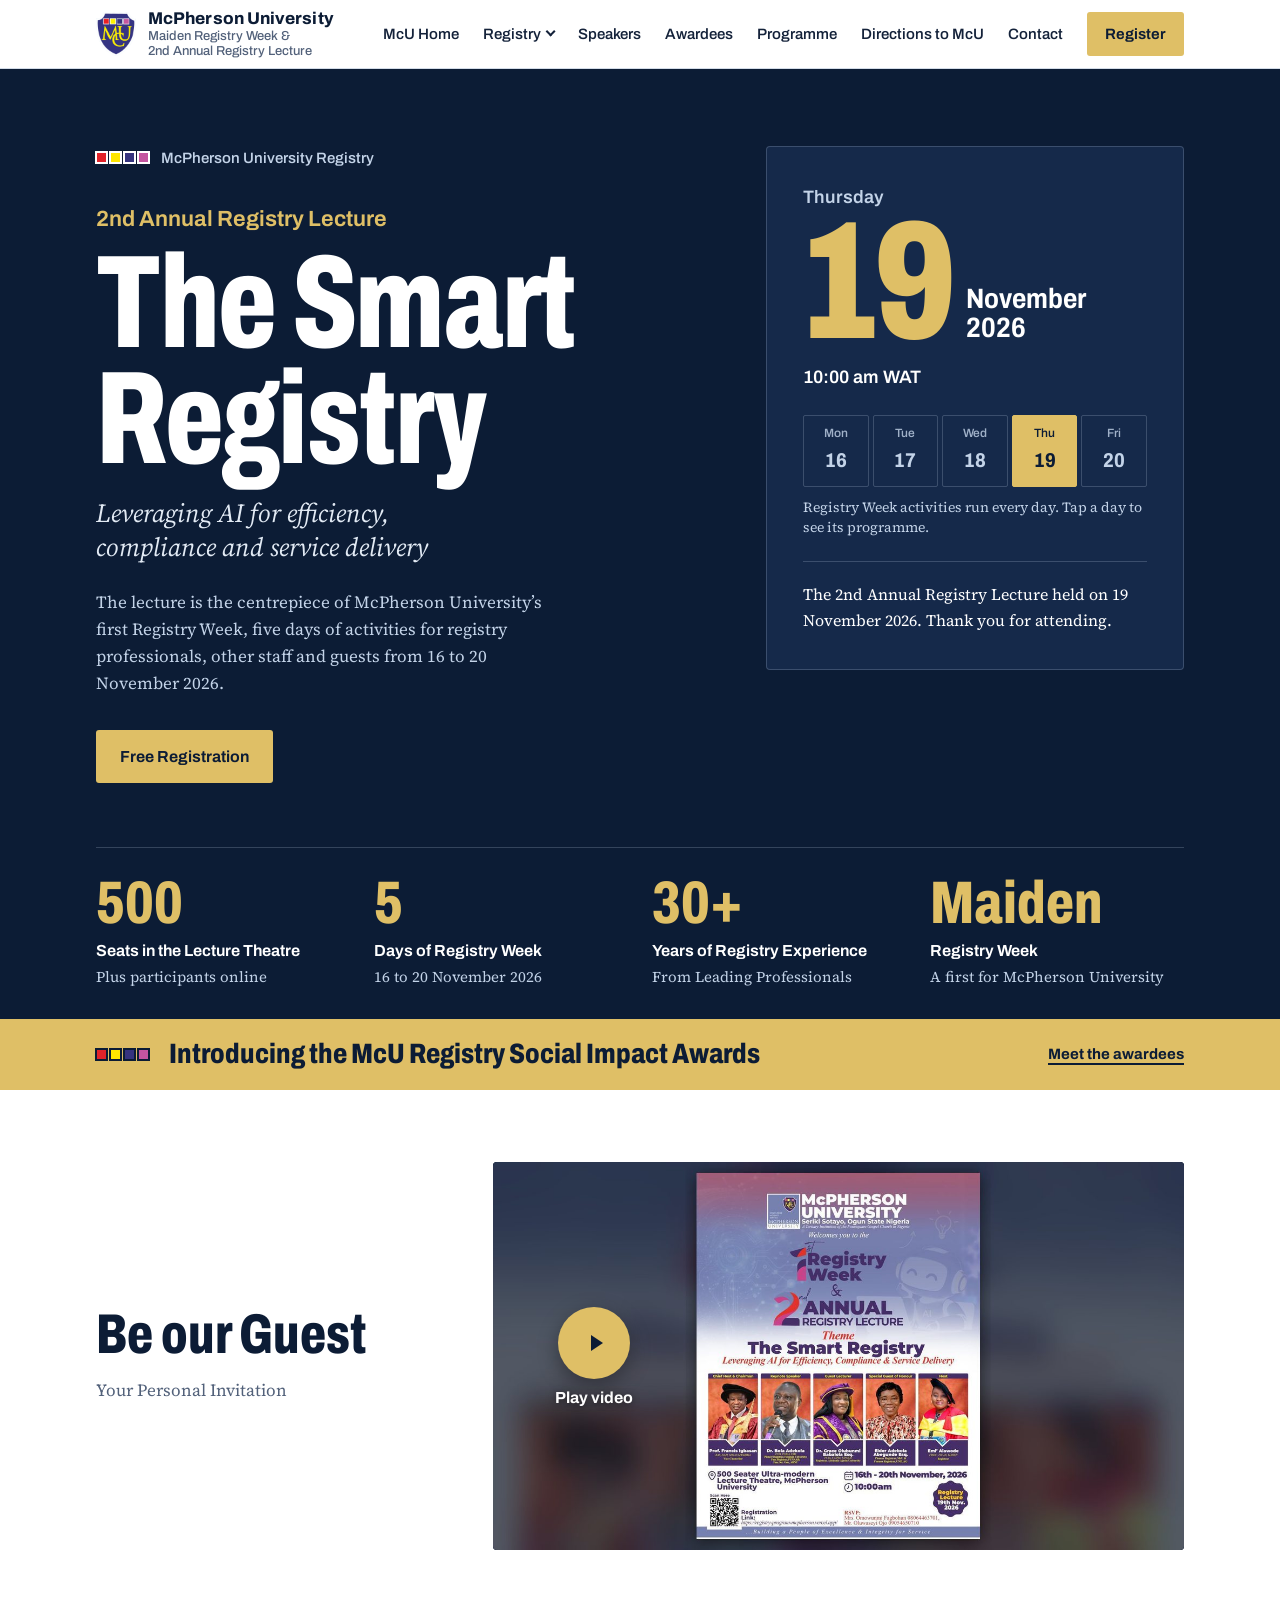
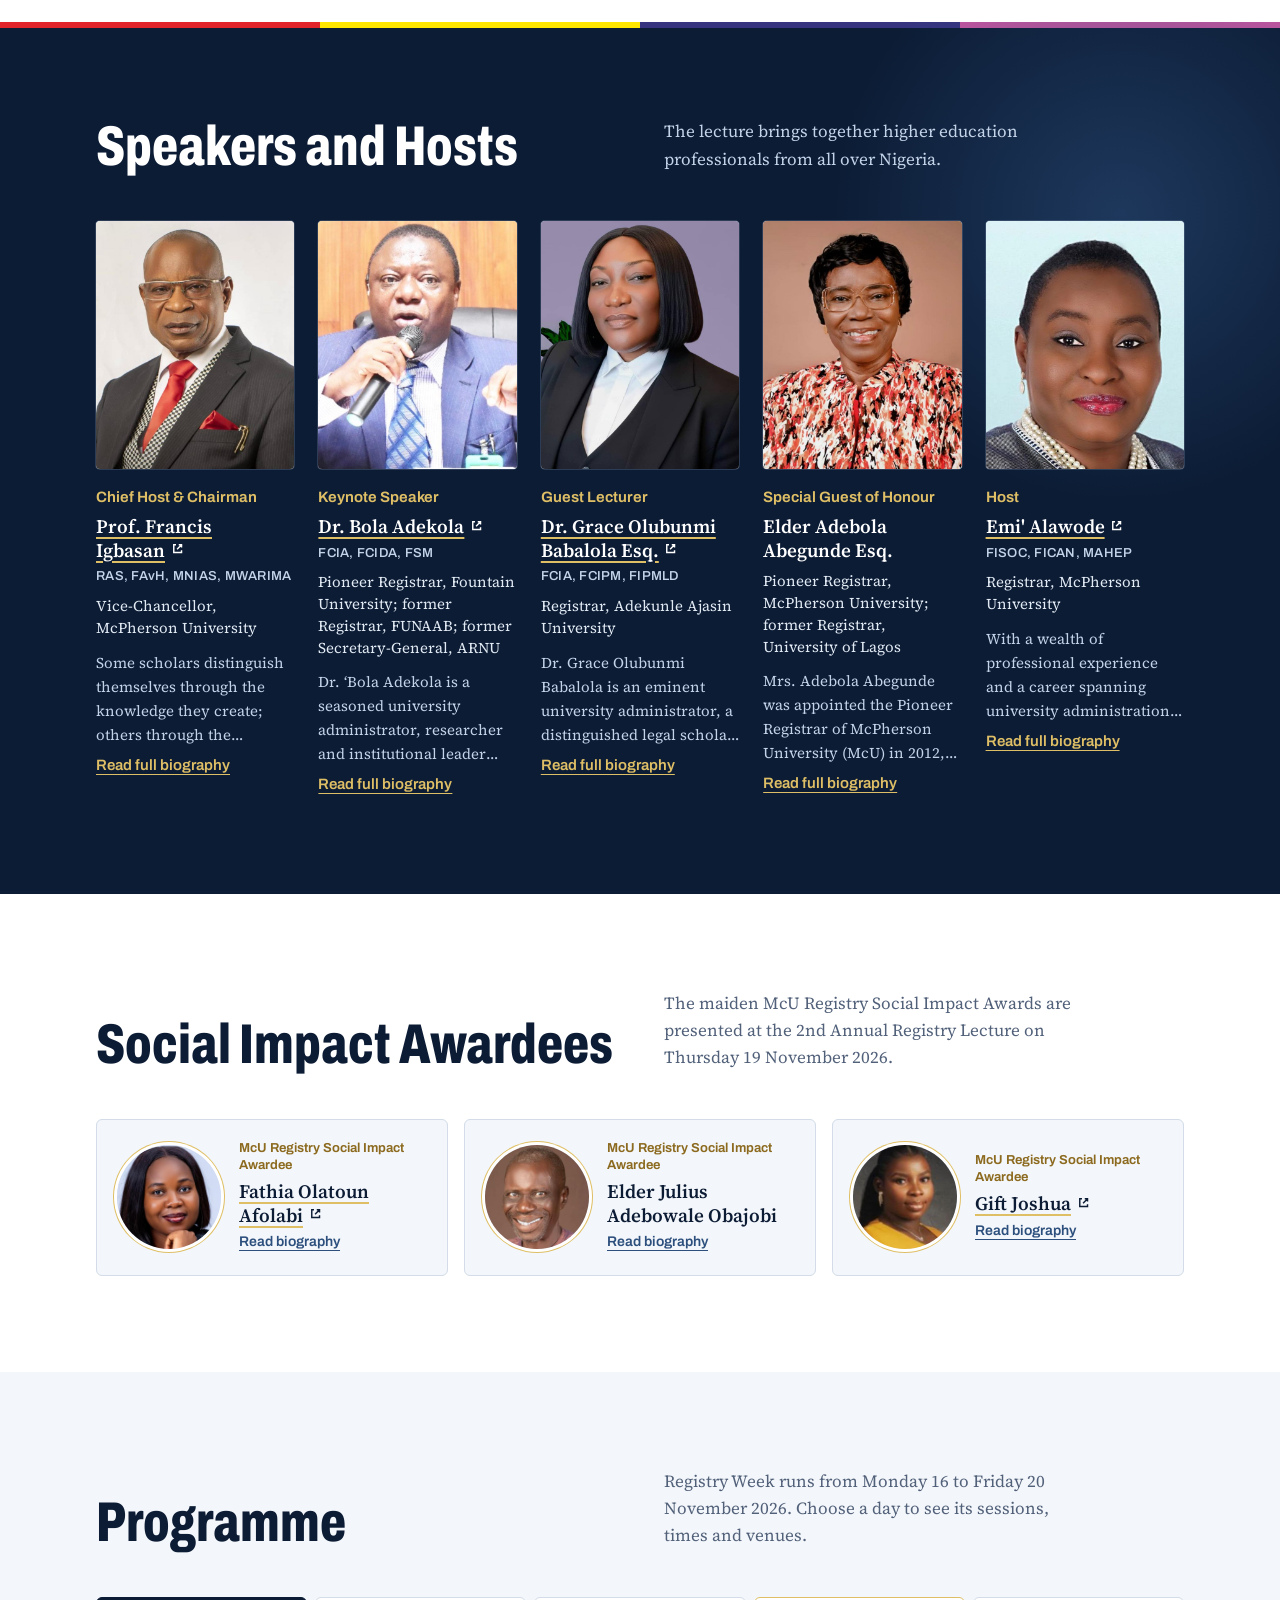
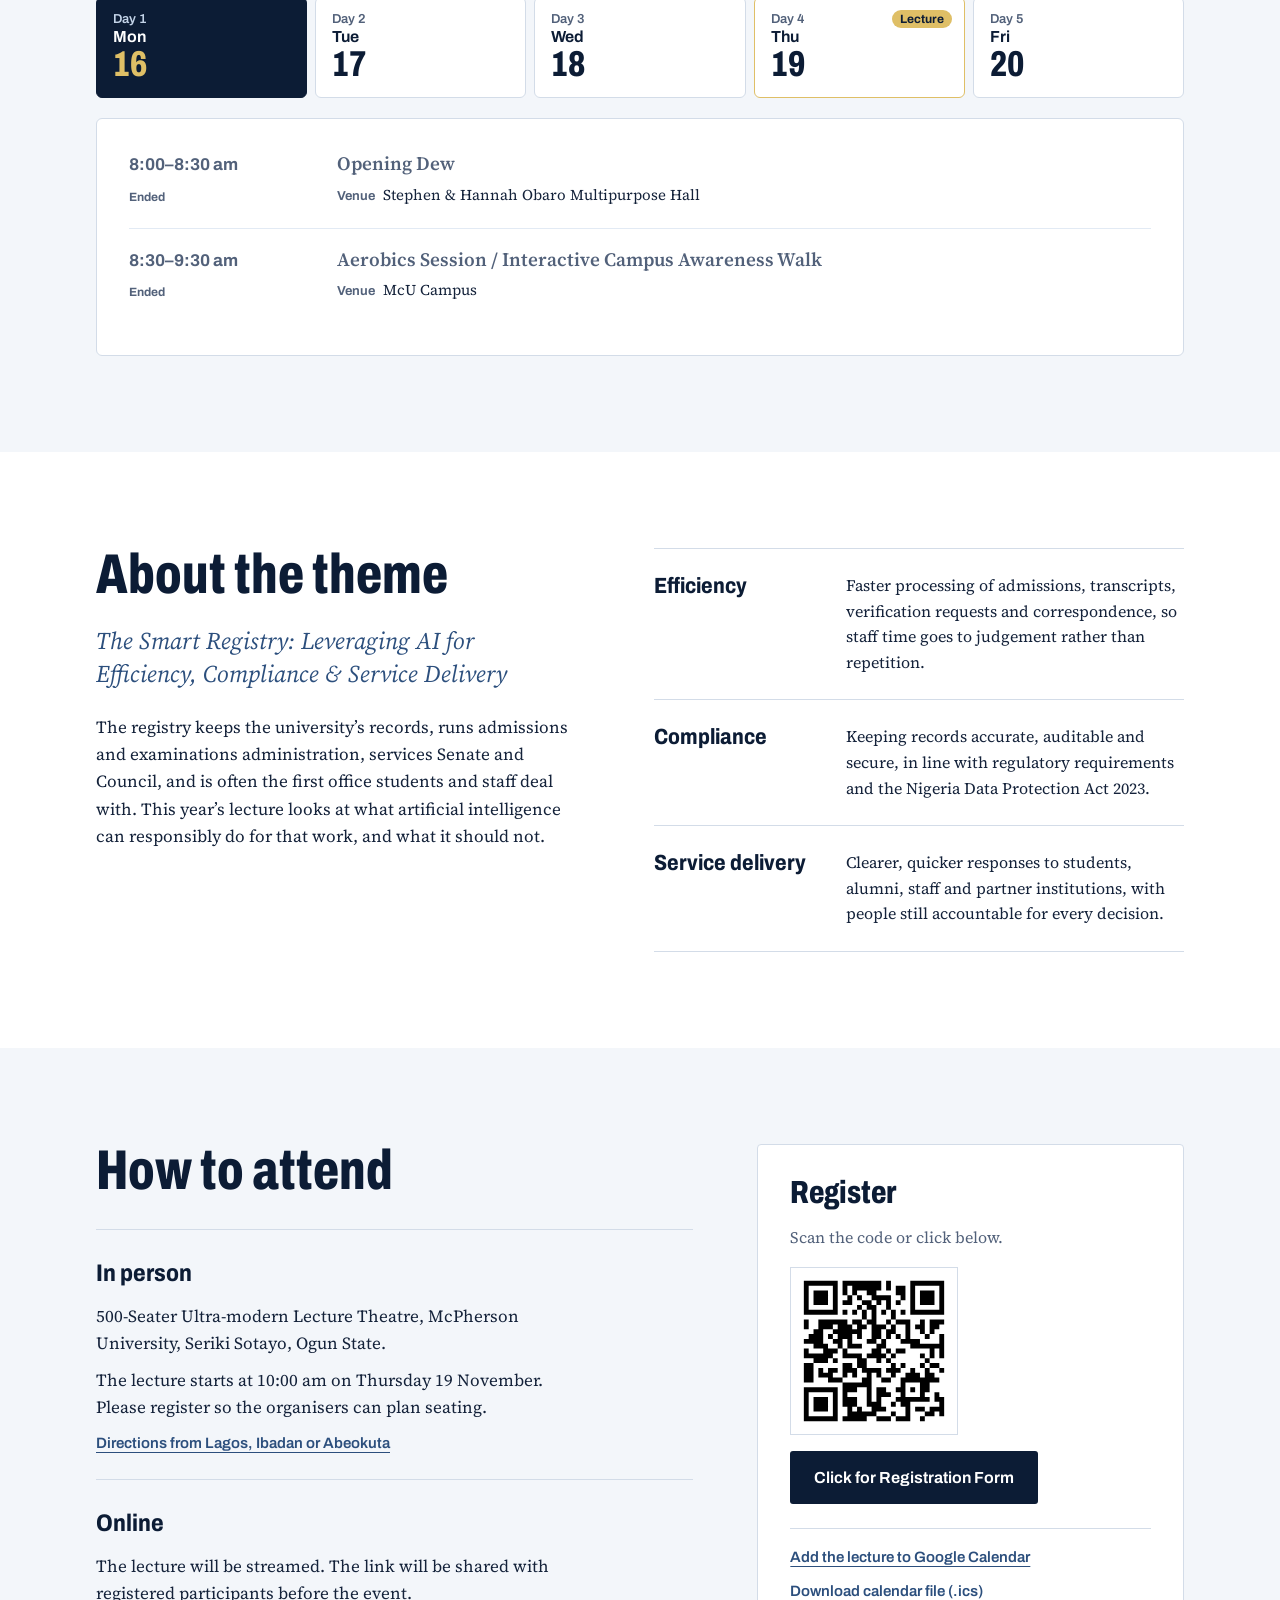
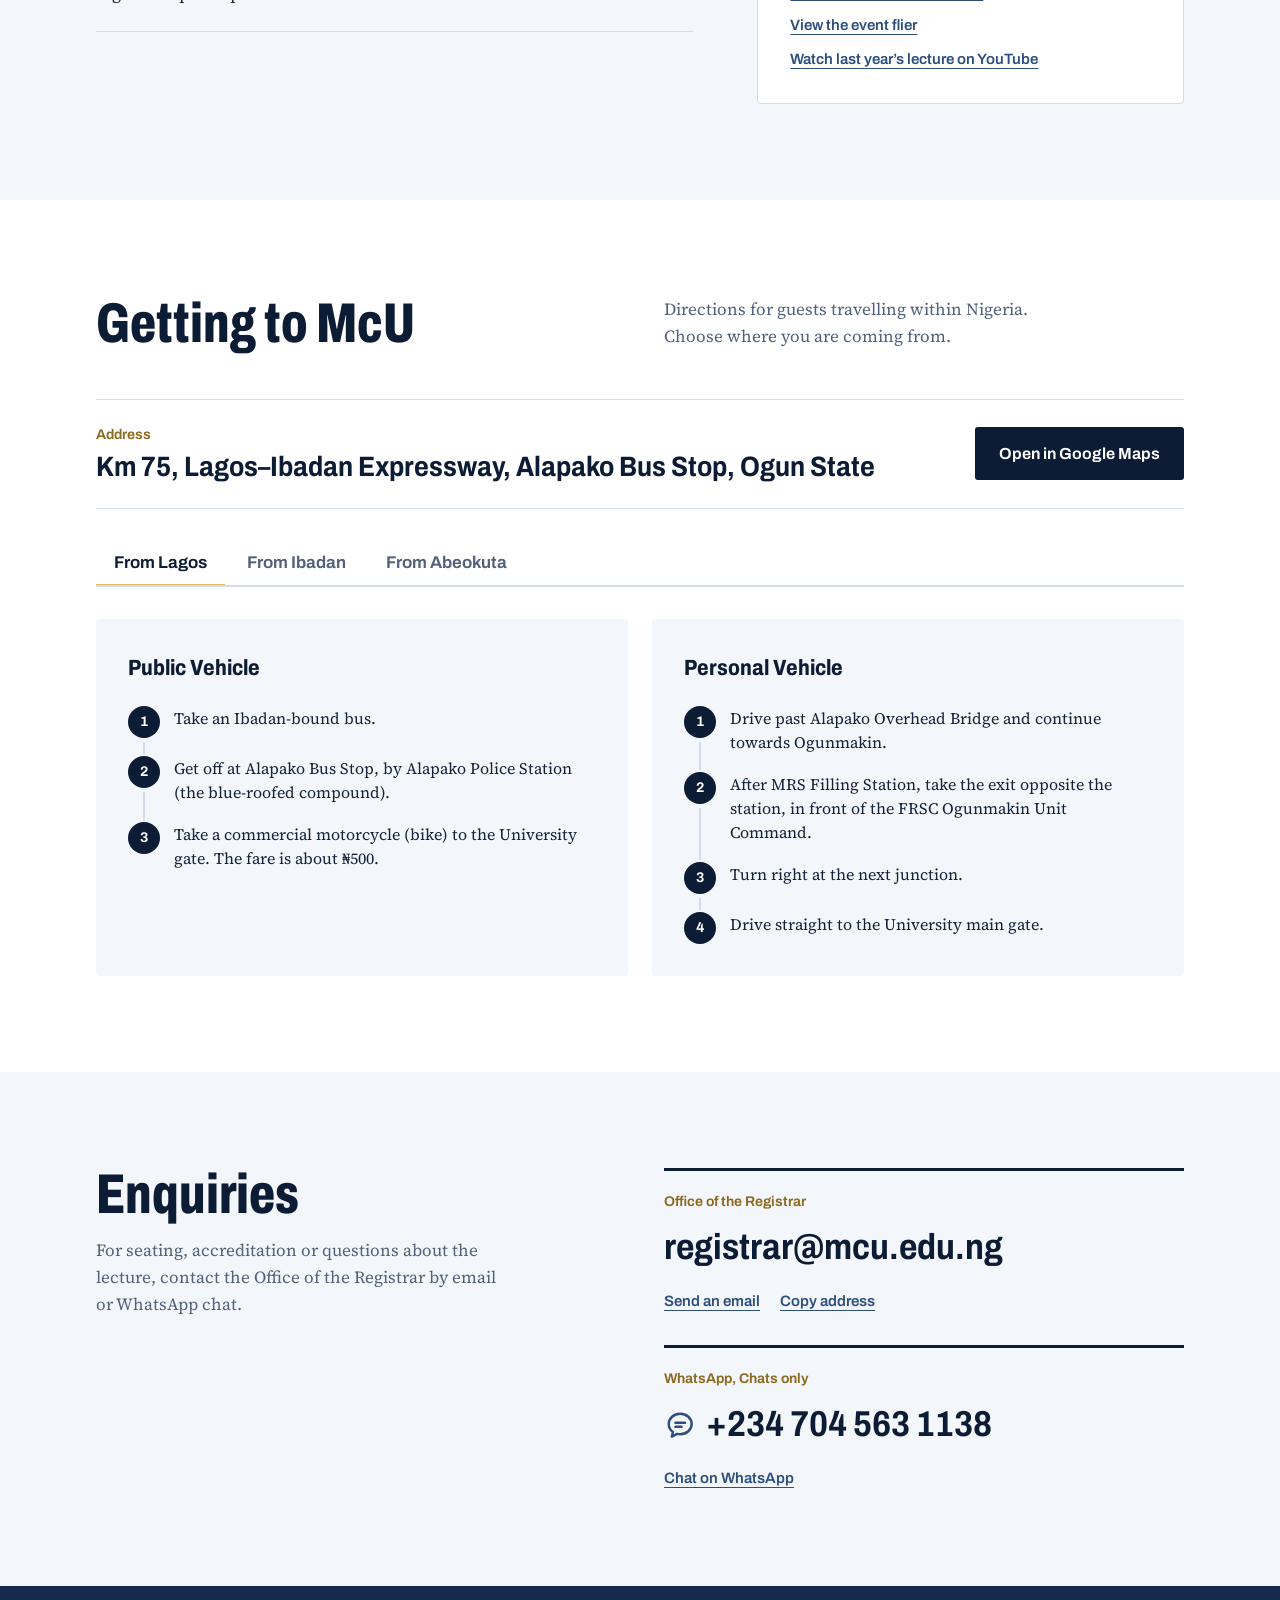
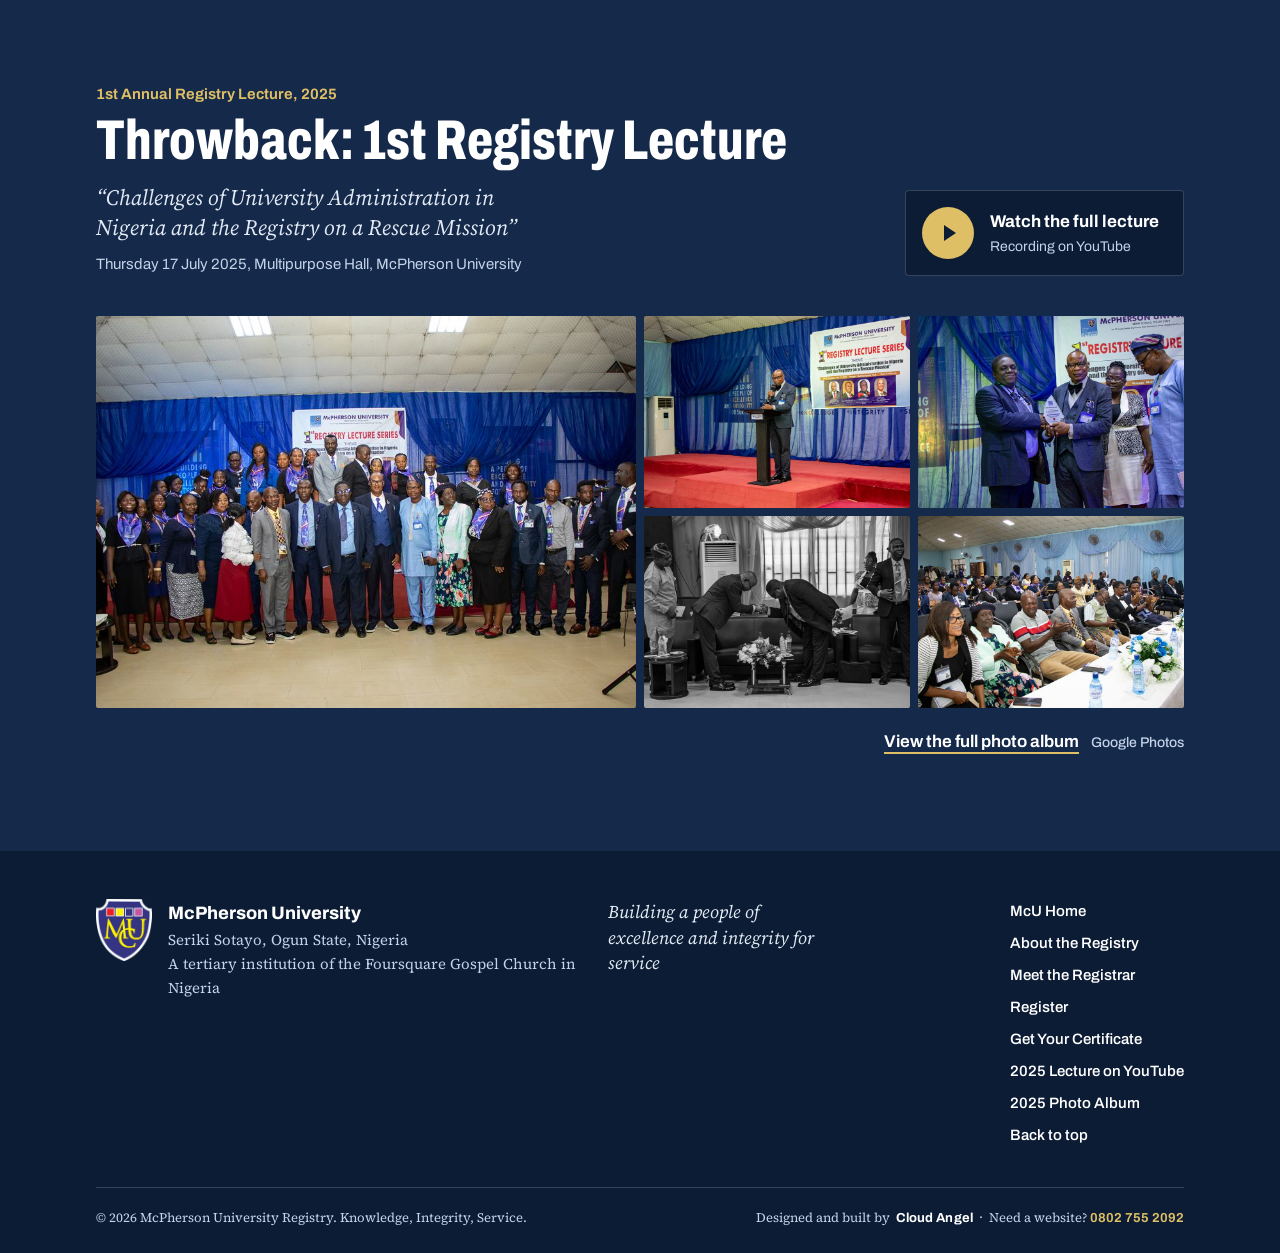
==== commit 2466b8e6: "Footer credit: Cloud Angel with enquiries number Co-Authored-By: Claude Opus 5.5 <noreply@anthropic." ====
--- a/index.html
+++ b/index.html
@@ -18,7 +18,7 @@
 <link rel="preconnect" href="https://fonts.googleapis.com">
 <link rel="preconnect" href="https://fonts.gstatic.com" crossorigin>
 <link rel="stylesheet" href="https://fonts.googleapis.com/css2?family=Archivo:wdth,wght@62..125,400..900&family=Source+Serif+4:ital,opsz,wght@0,8..60,400..650;1,8..60,400..500&display=swap">
-<link rel="stylesheet" href="styles.css?v=20">
+<link rel="stylesheet" href="styles.css?v=21">
 </head>
 <body>
 
@@ -435,12 +435,12 @@
   <div class="wrap footer-base">
     <div class="footer-base-row">
       <p>© 2026 McPherson University Registry. Knowledge, Integrity, Service.</p>
-      <p class="credit">Website designed and built by <span class="credit-name">Cloud Angel</span></p>
+      <p class="credit">Designed and built by <span class="credit-name">Cloud Angel</span><span class="credit-sep" aria-hidden="true"> · </span><span class="credit-contact">Need a website? <a href="tel:+2348027552092">0802 755 2092</a></span></p>
     </div>
   </div>
 </footer>
 
-<script src="data.js?v=29"></script>
+<script src="data.js?v=30"></script>
 <script src="app.js?v=19"></script>
 </body>
 </html>
--- a/styles.css
+++ b/styles.css
@@ -702,3 +702,7 @@
 .awardee-bio-open { margin-top: .375rem; font-size: .875rem; }
 .fac-link { font-family: var(--f-body); font-weight: 400; font-size: inherit; }
 .fac-link .ext { margin-left: .25em; }
+.credit { display: flex; flex-wrap: wrap; align-items: baseline; gap: 0 .375rem; }
+.credit-contact a { color: var(--gold); font-family: var(--f-display); font-weight: 650; text-decoration: none; font-variant-numeric: tabular-nums; white-space: nowrap; }
+.credit-contact a:hover { text-decoration: underline; text-underline-offset: 3px; }
+@media (max-width: 520px) { .credit-sep { display: none; } .credit-contact { flex-basis: 100%; } }
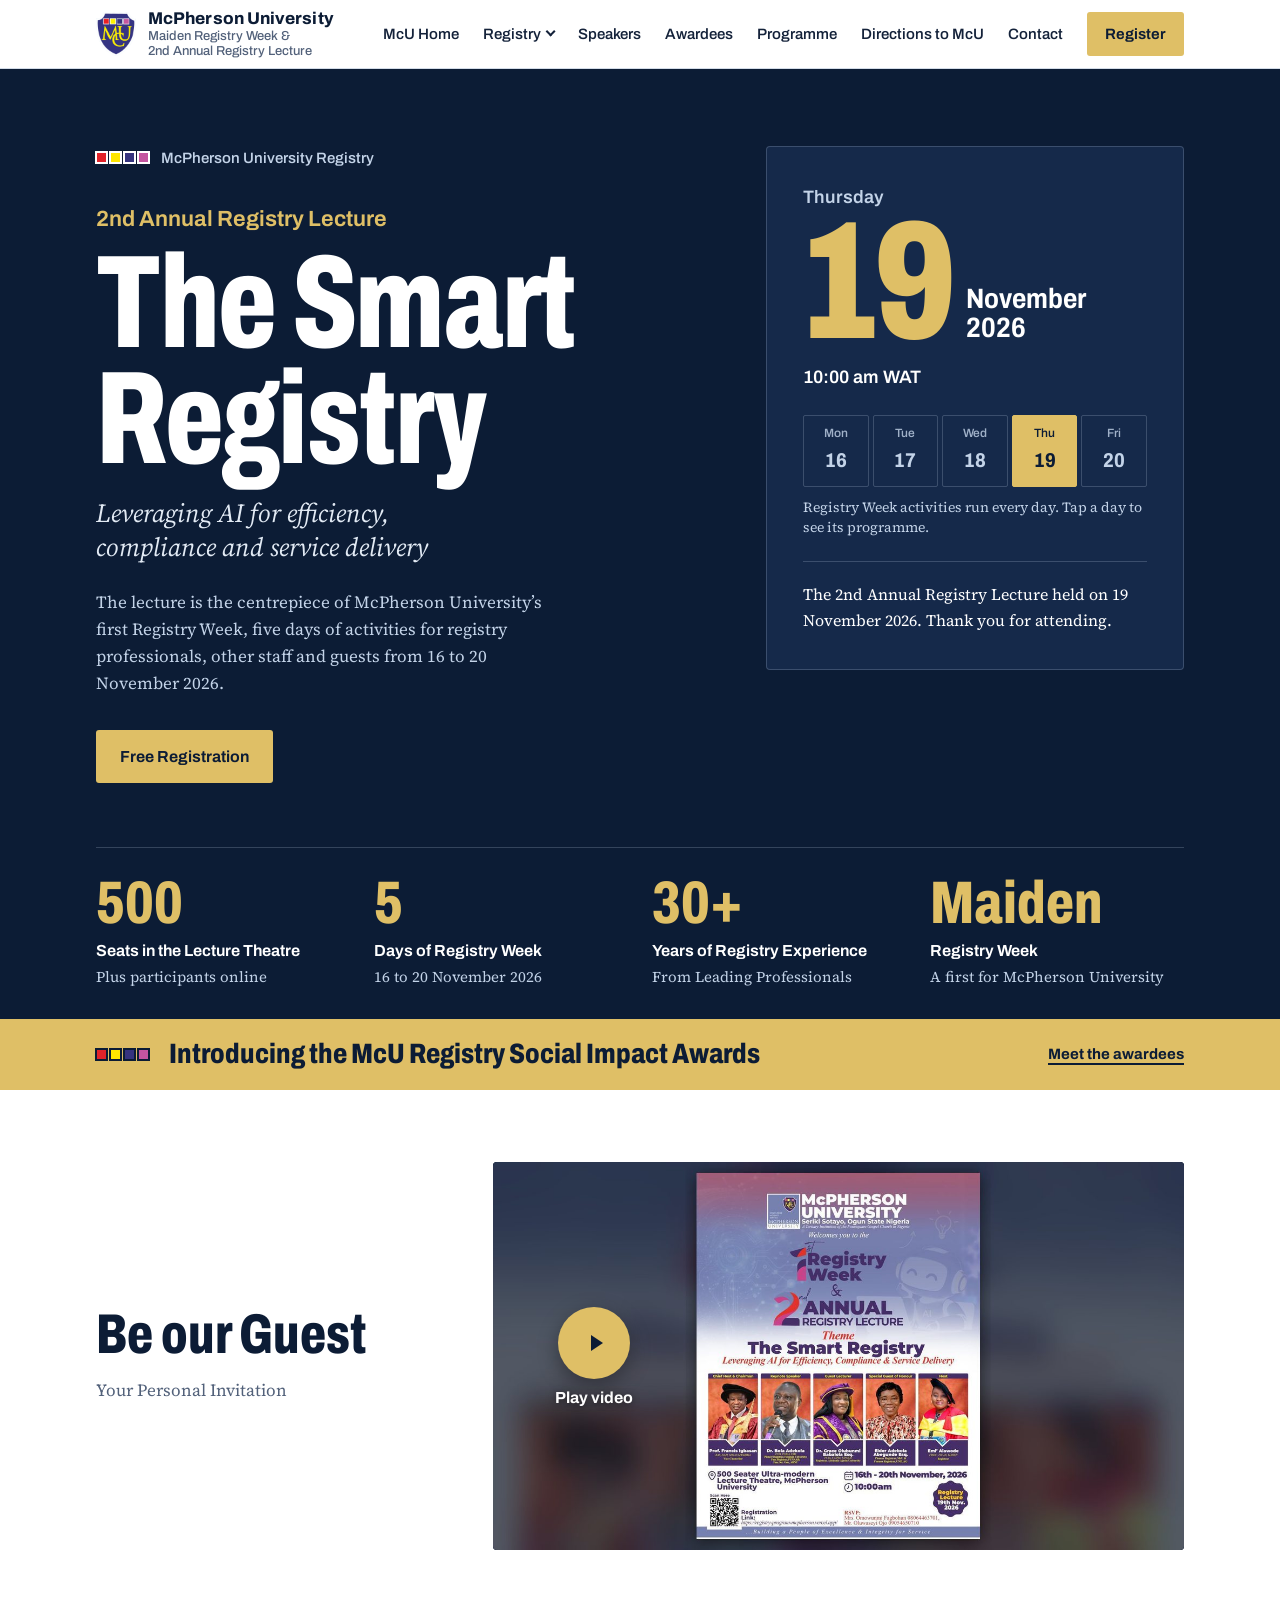
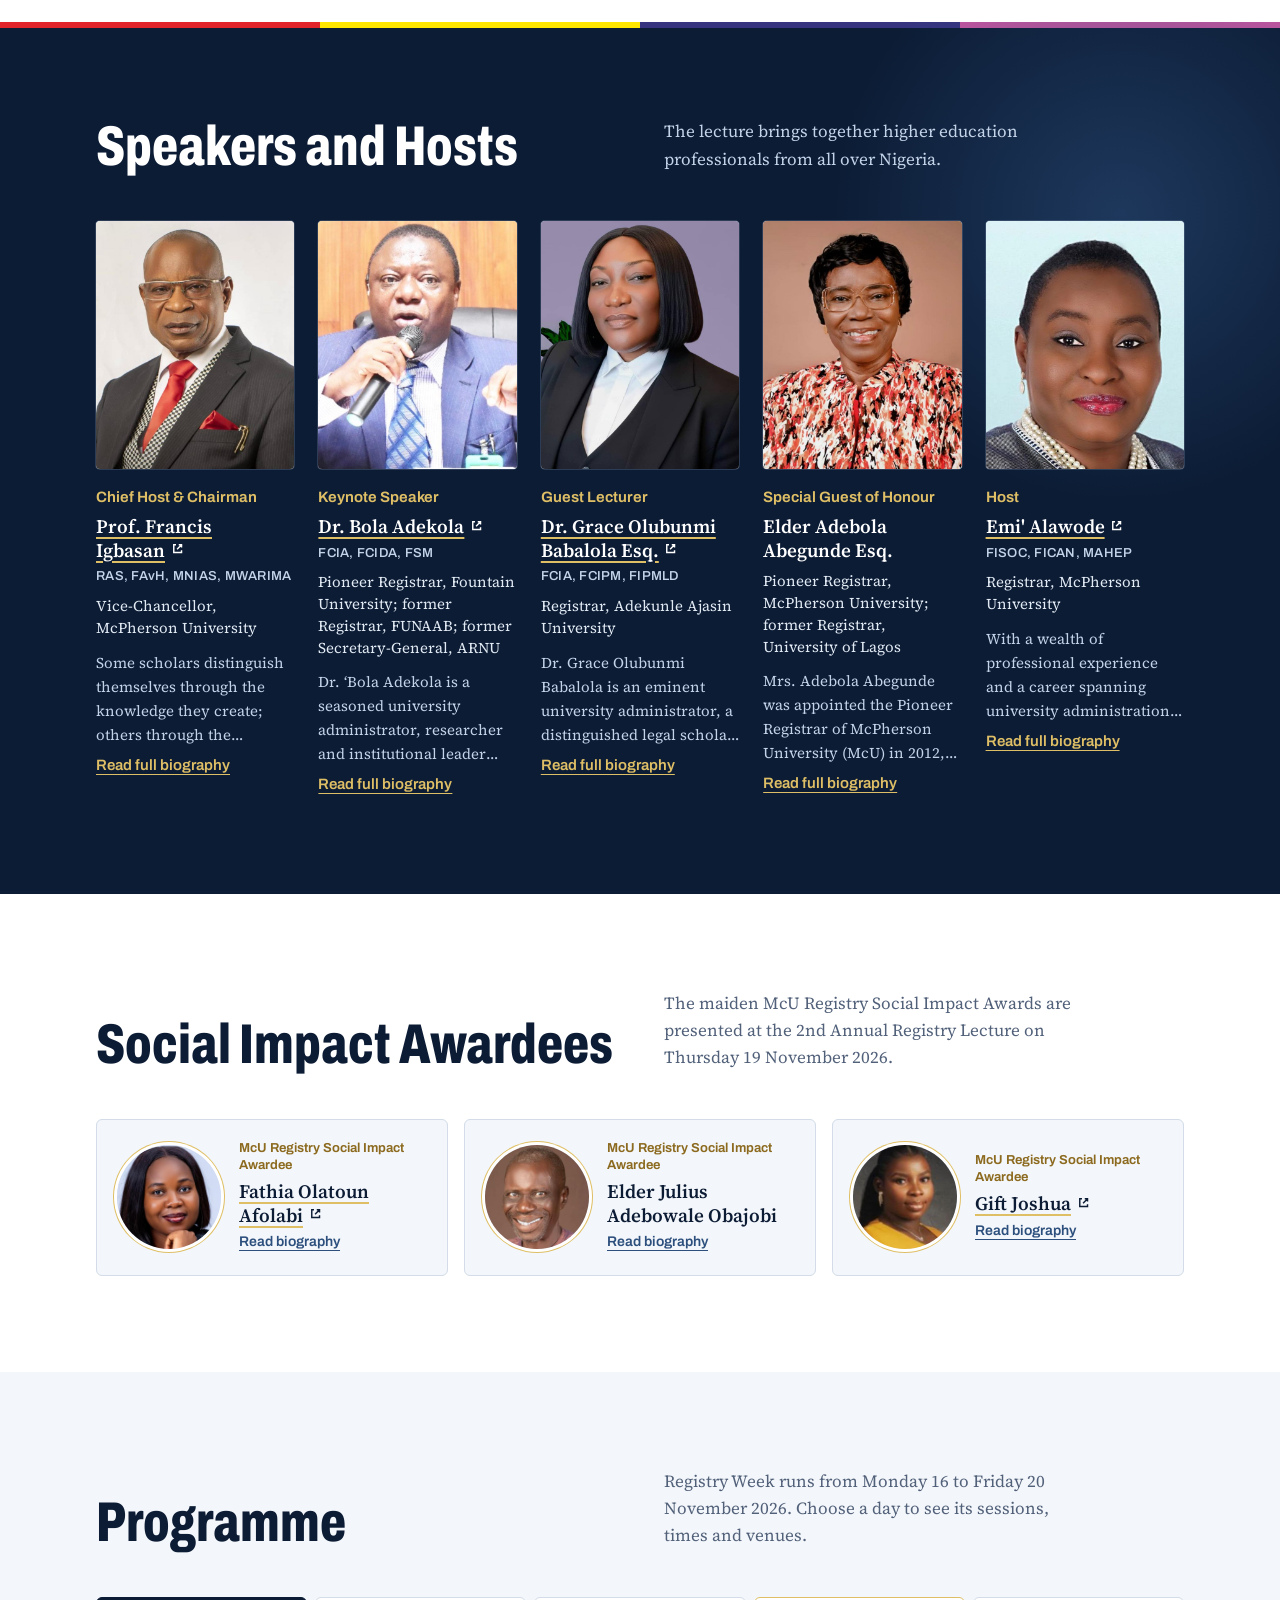
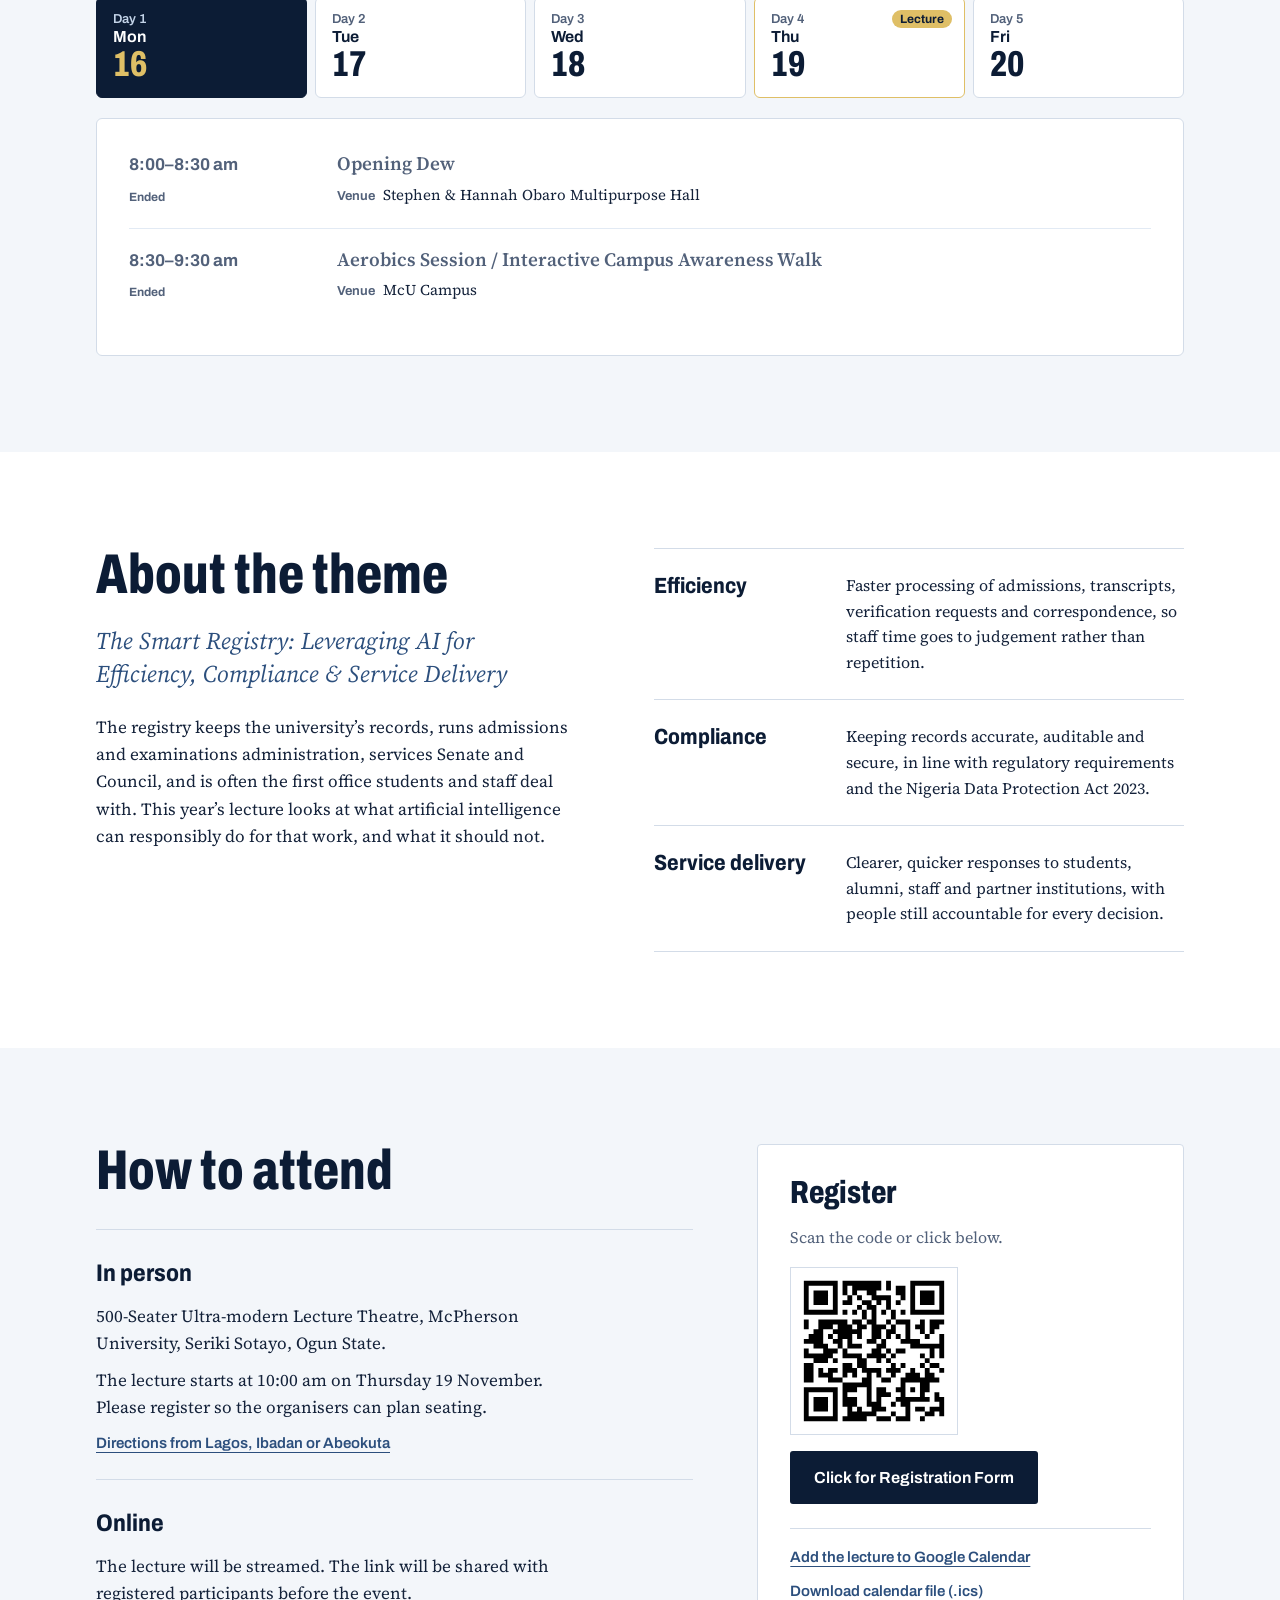
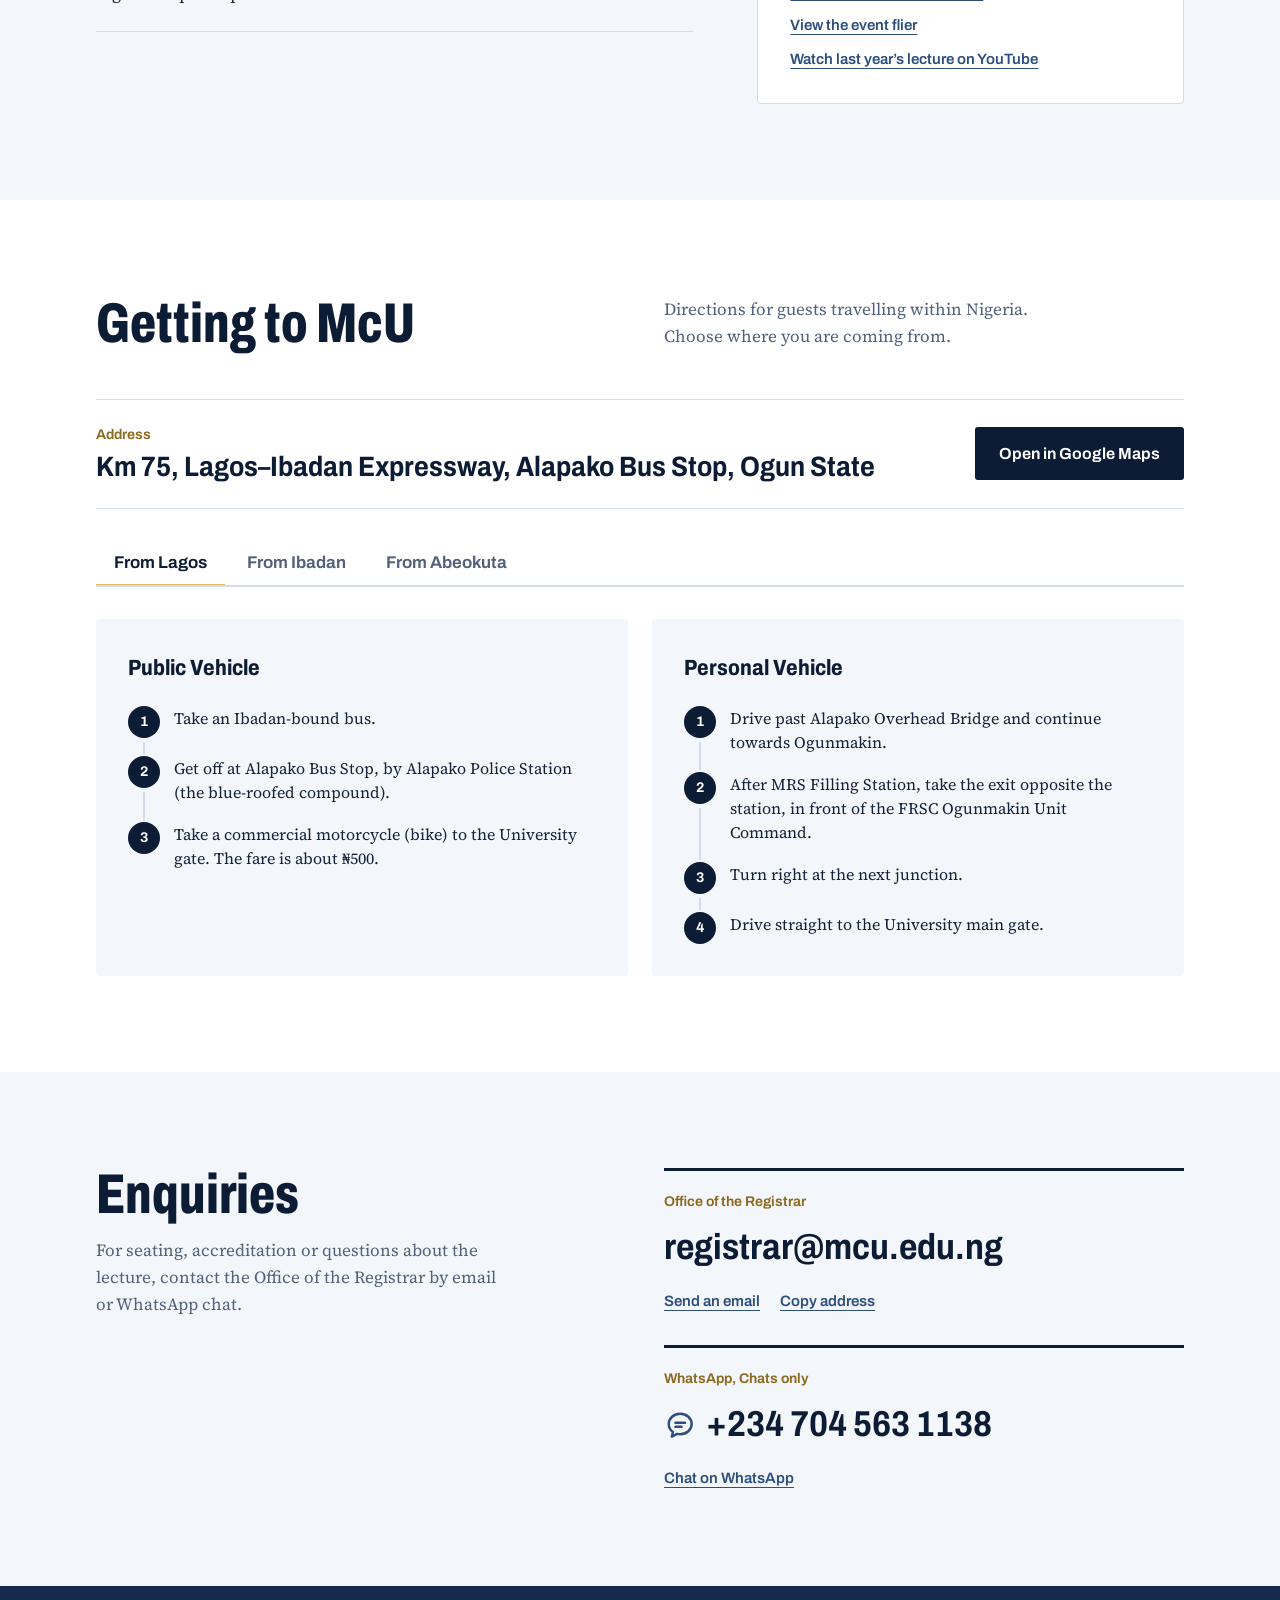
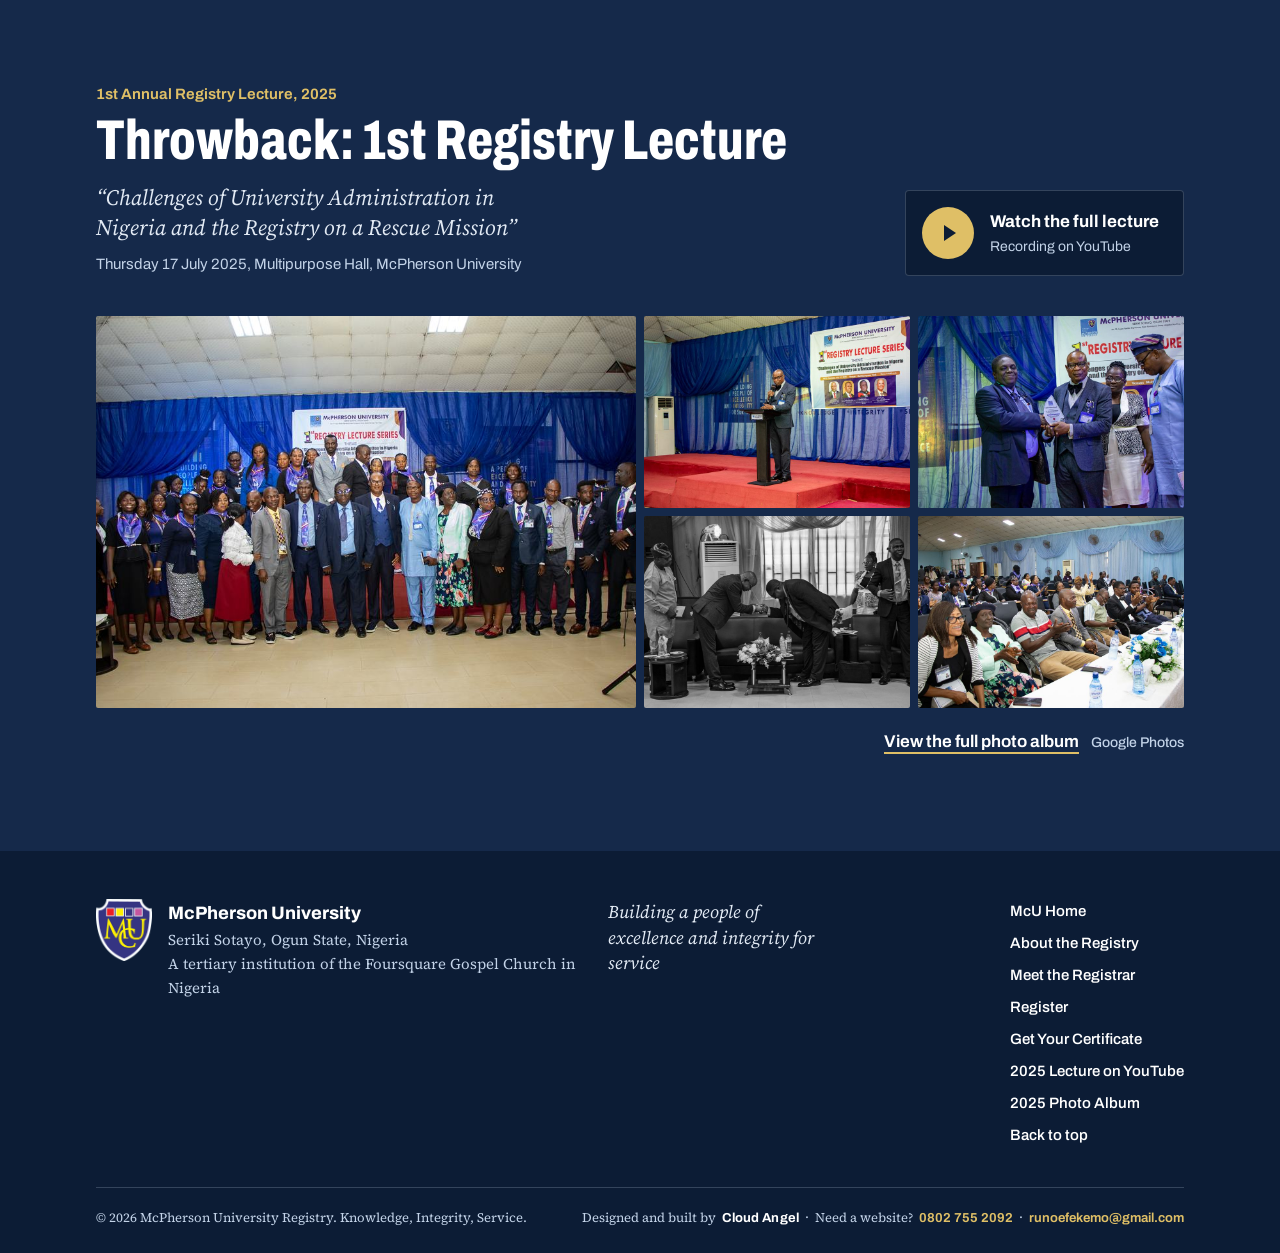
==== commit 3838f787: "Footer credit: add Cloud Angel email Co-Authored-By: Claude Opus 5.5 <noreply@anthropic.com> Claude-" ====
--- a/index.html
+++ b/index.html
@@ -18,7 +18,7 @@
 <link rel="preconnect" href="https://fonts.googleapis.com">
 <link rel="preconnect" href="https://fonts.gstatic.com" crossorigin>
 <link rel="stylesheet" href="https://fonts.googleapis.com/css2?family=Archivo:wdth,wght@62..125,400..900&family=Source+Serif+4:ital,opsz,wght@0,8..60,400..650;1,8..60,400..500&display=swap">
-<link rel="stylesheet" href="styles.css?v=21">
+<link rel="stylesheet" href="styles.css?v=22">
 </head>
 <body>
 
@@ -435,7 +435,7 @@
   <div class="wrap footer-base">
     <div class="footer-base-row">
       <p>© 2026 McPherson University Registry. Knowledge, Integrity, Service.</p>
-      <p class="credit">Designed and built by <span class="credit-name">Cloud Angel</span><span class="credit-sep" aria-hidden="true"> · </span><span class="credit-contact">Need a website? <a href="tel:+2348027552092">0802 755 2092</a></span></p>
+      <p class="credit">Designed and built by <span class="credit-name">Cloud Angel</span><span class="credit-sep" aria-hidden="true"> · </span><span class="credit-contact">Need a website? <a href="tel:+2348027552092">0802 755 2092</a><span class="credit-sep" aria-hidden="true"> · </span><a href="mailto:runoefekemo@gmail.com">runoefekemo@gmail.com</a></span></p>
     </div>
   </div>
 </footer>
--- a/styles.css
+++ b/styles.css
@@ -706,3 +706,6 @@
 .credit-contact a { color: var(--gold); font-family: var(--f-display); font-weight: 650; text-decoration: none; font-variant-numeric: tabular-nums; white-space: nowrap; }
 .credit-contact a:hover { text-decoration: underline; text-underline-offset: 3px; }
 @media (max-width: 520px) { .credit-sep { display: none; } .credit-contact { flex-basis: 100%; } }
+.credit-contact { display: inline-flex; flex-wrap: wrap; align-items: baseline; gap: 0 .375rem; }
+.credit-contact .credit-sep { display: inline; }
+@media (max-width: 520px) { .credit-contact .credit-sep { display: none; } .credit-contact a[href^="mailto"] { flex-basis: 100%; } }
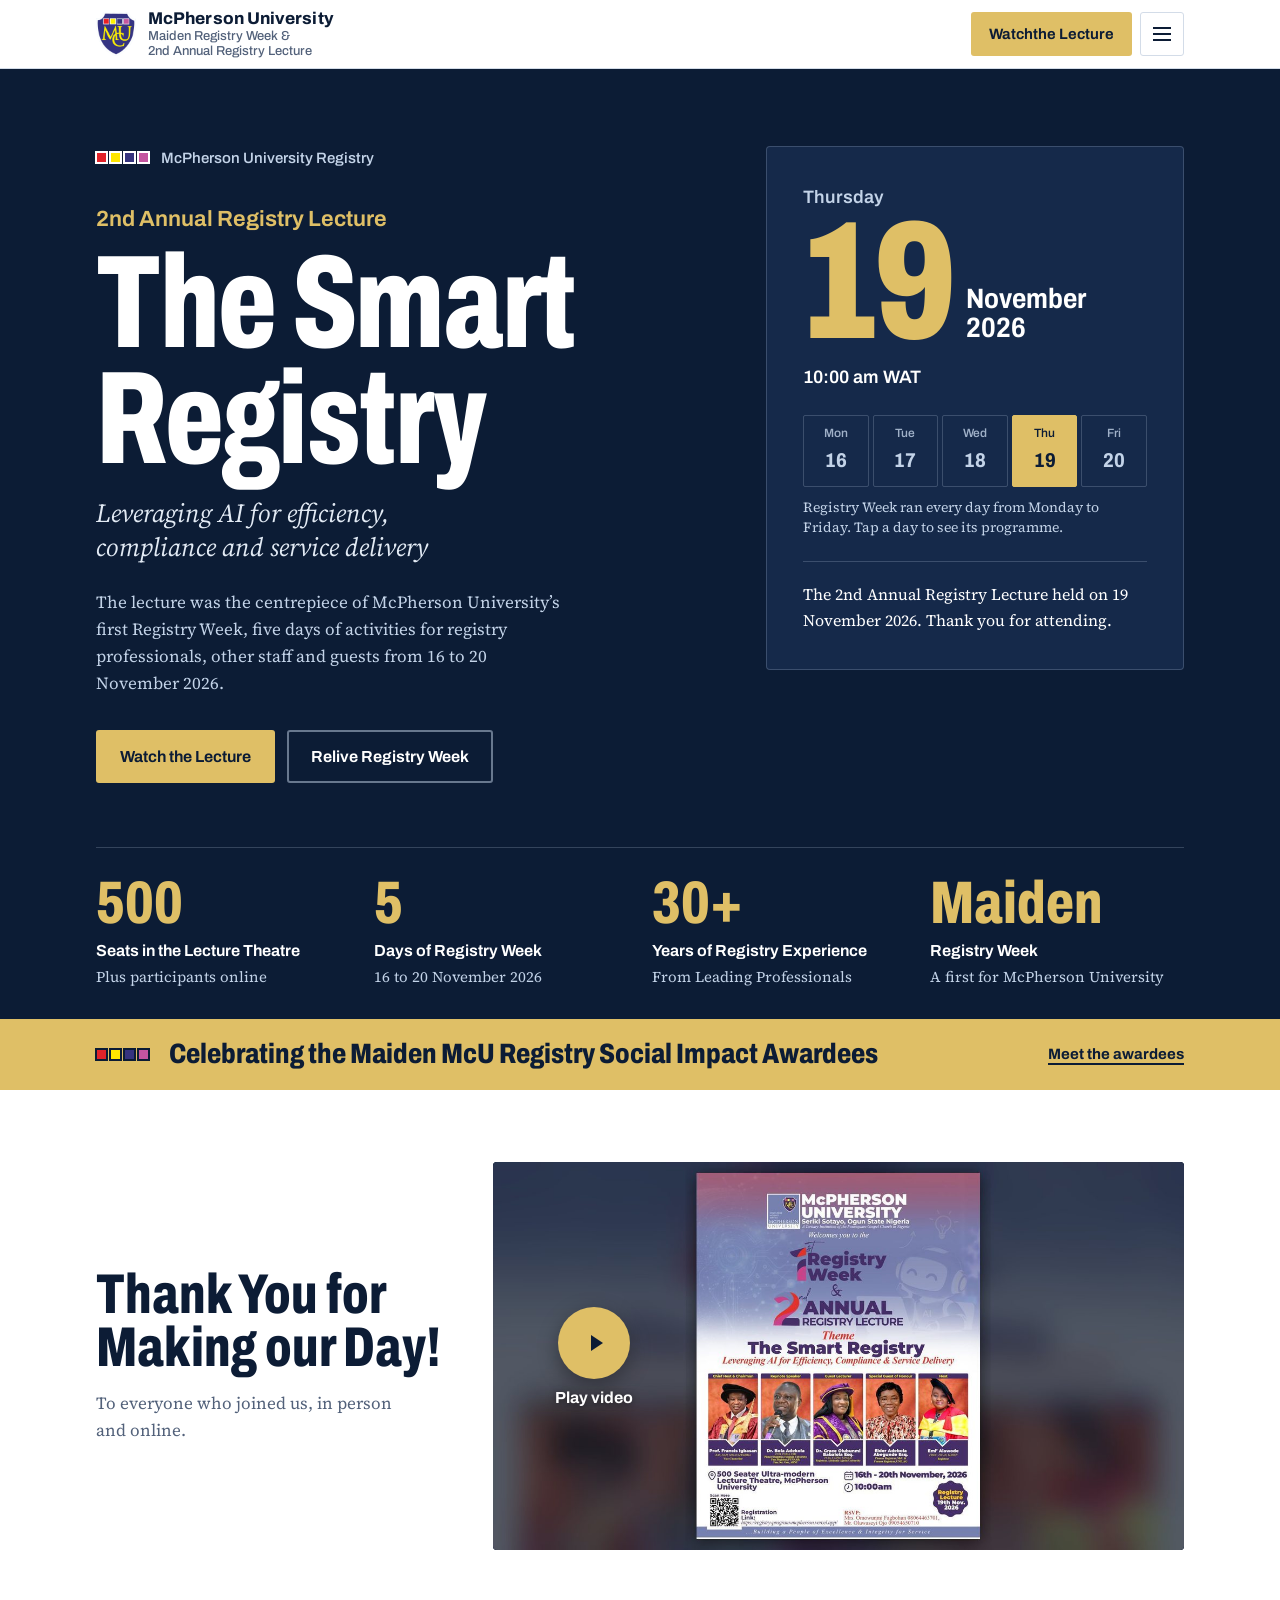
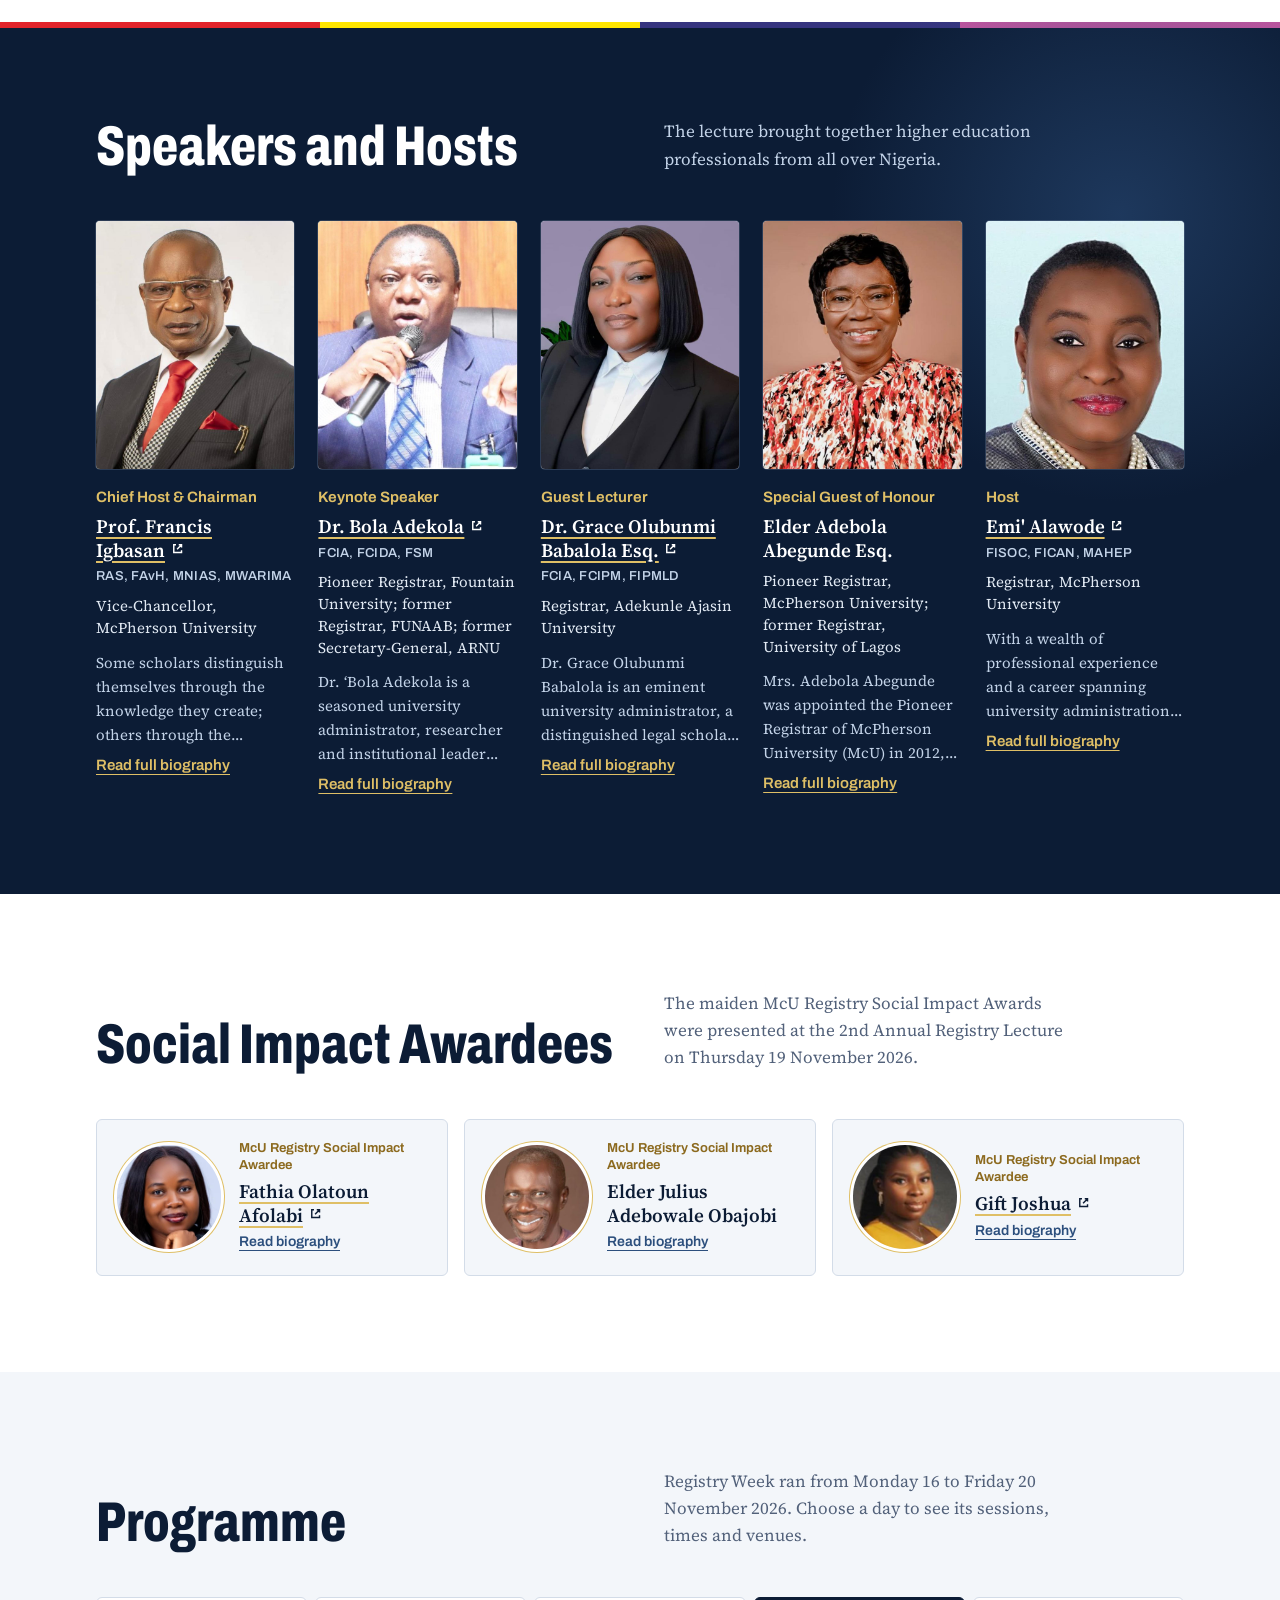
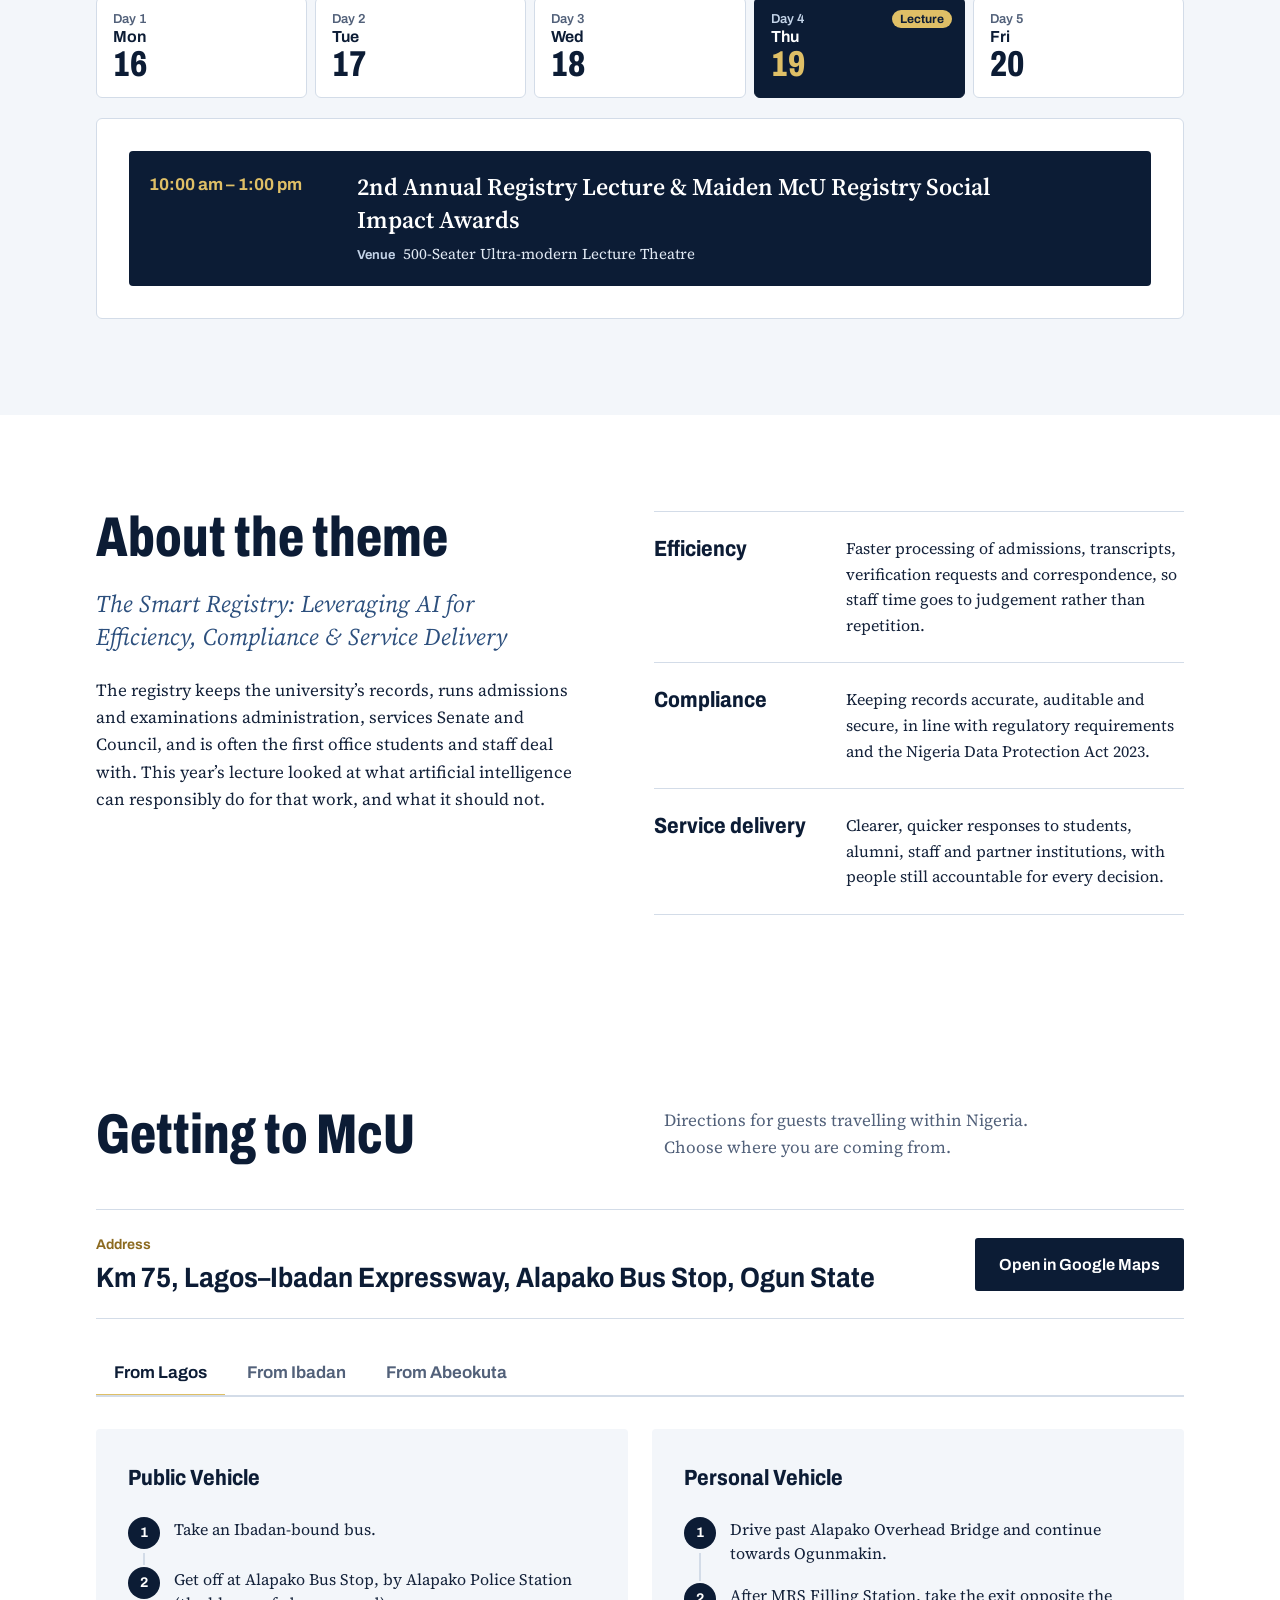
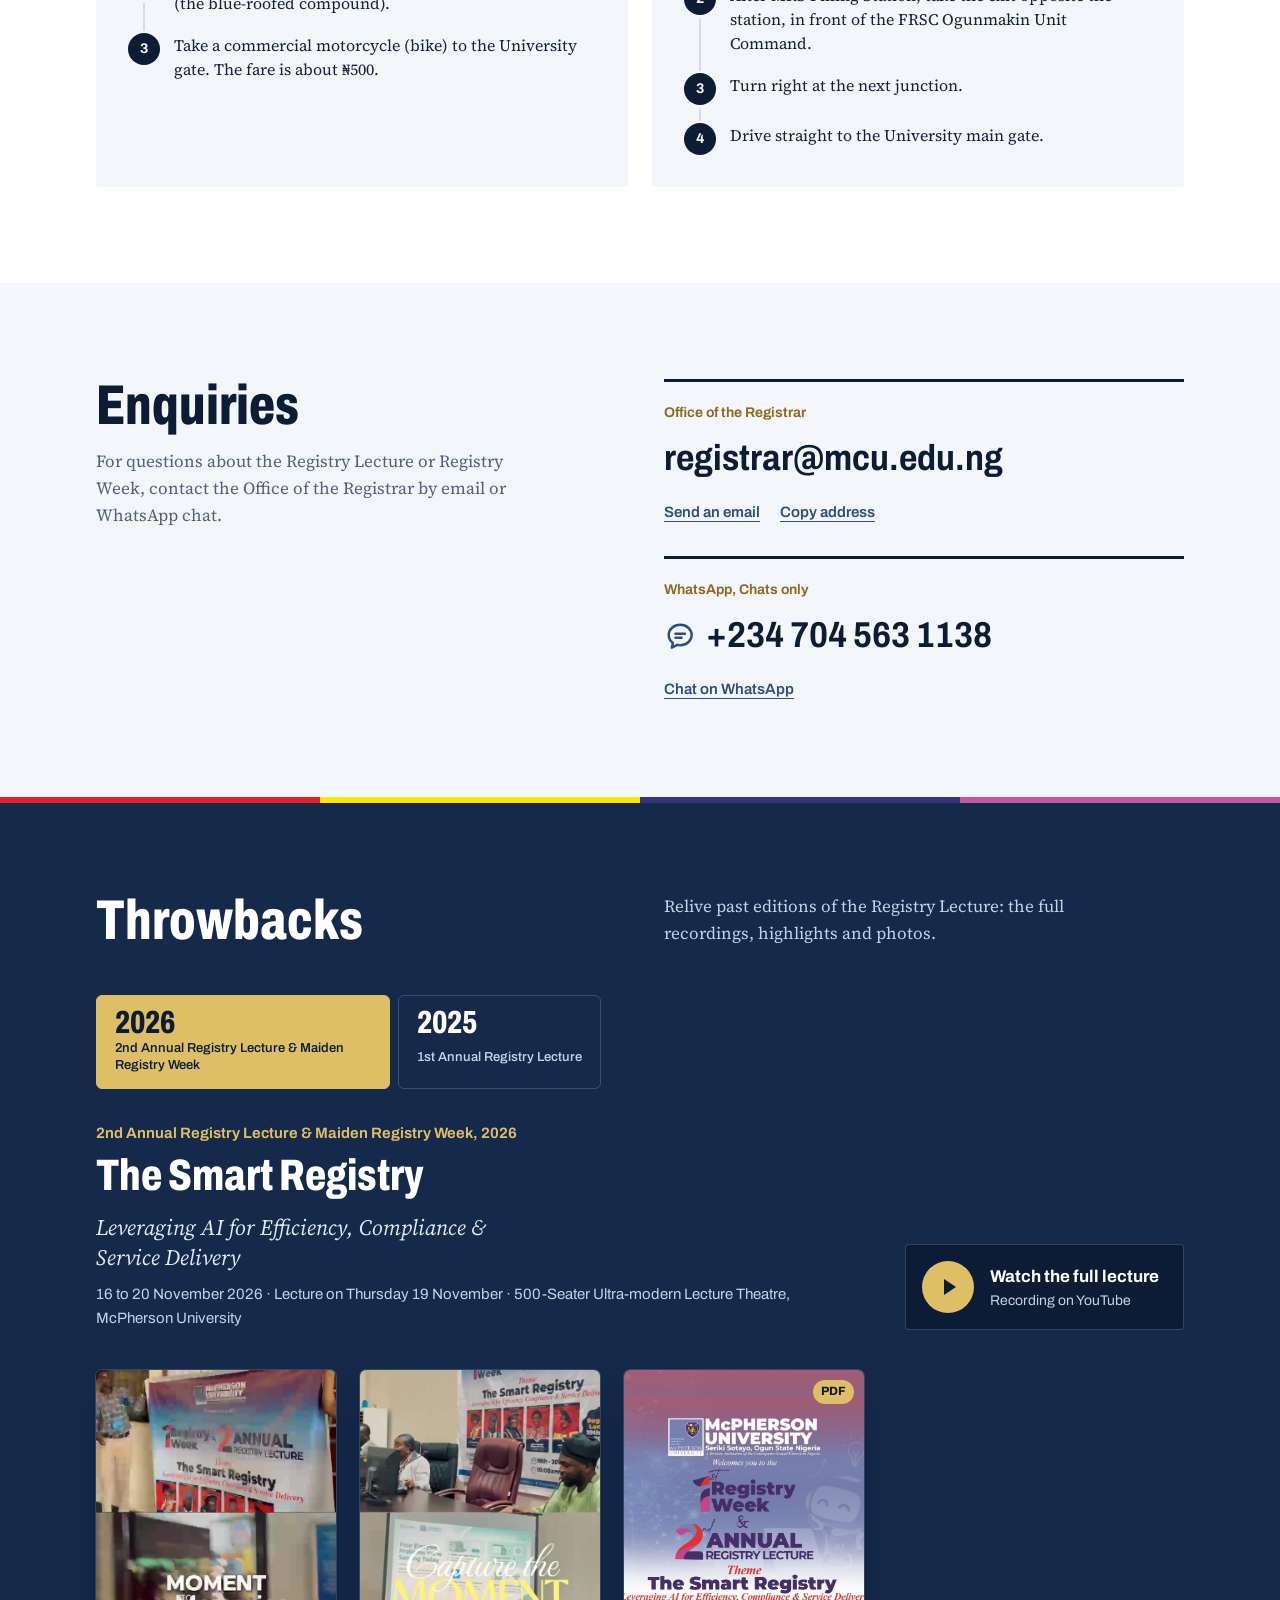
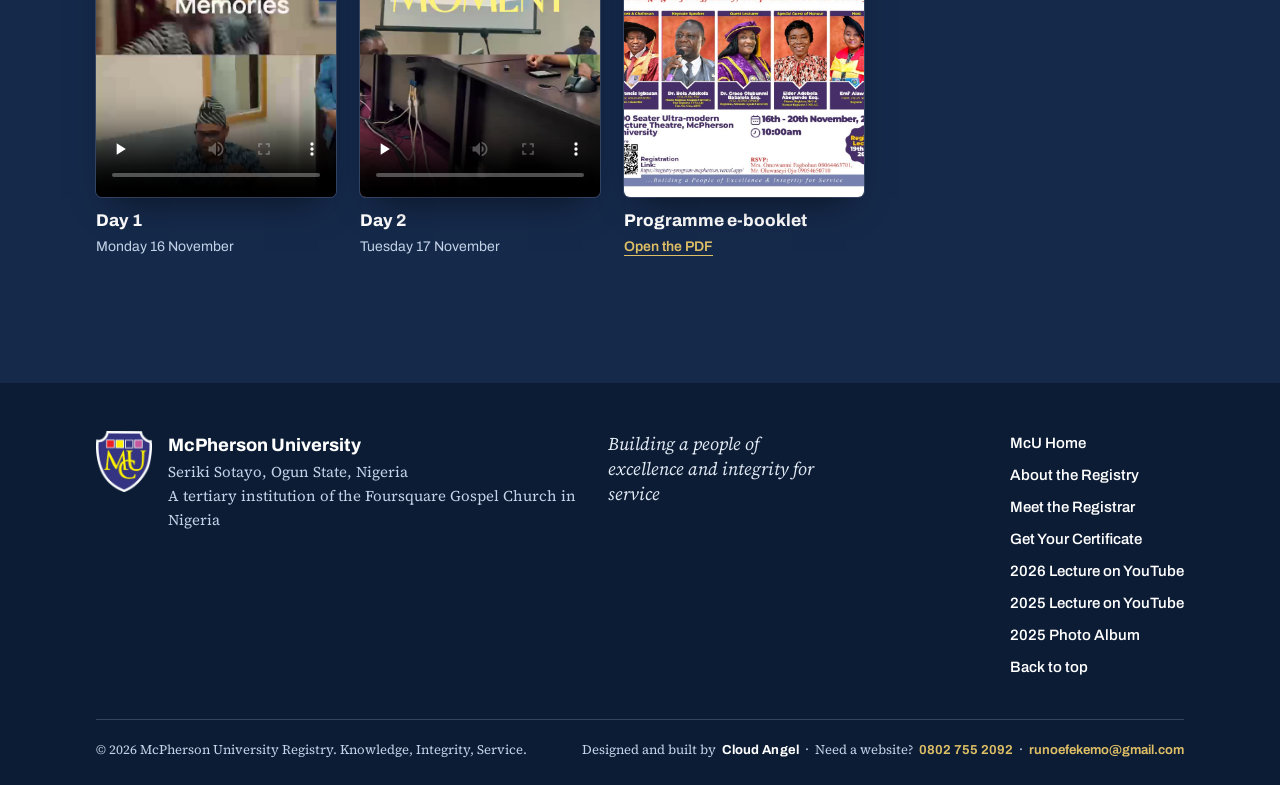
==== commit 8630bc91: "After the event: past-tense copy, Watch the Lecture, multi-year Throwbacks with 2026 recording, e-bo" ====
--- a/index.html
+++ b/index.html
@@ -4,11 +4,11 @@
 <meta charset="utf-8">
 <meta name="viewport" content="width=device-width, initial-scale=1, viewport-fit=cover">
 <title>The Smart Registry | McPherson University Registry Lecture 2026</title>
-<meta name="description" content="McPherson University 2nd Annual Registry Lecture, Thursday 19 November 2026, the highlight of the 1st Registry Week (16–20 November). Theme: The Smart Registry: Leveraging AI for Efficiency, Compliance & Service Delivery. In person and online.">
+<meta name="description" content="McPherson University’s 2nd Annual Registry Lecture, The Smart Registry: Leveraging AI for Efficiency, Compliance &amp; Service Delivery, held on Thursday 19 November 2026 during the maiden Registry Week (16–20 November). Watch the recording and relive the week.">
 <meta name="theme-color" content="#0C1C35">
 <meta property="og:type" content="website">
 <meta property="og:title" content="The Smart Registry | McPherson University Registry Lecture 2026">
-<meta property="og:description" content="2nd Annual Registry Lecture, Thursday 19 November 2026, 10:00 am. Part of the 1st Registry Week, 16–20 November. In person and online.">
+<meta property="og:description" content="The 2nd Annual Registry Lecture held on Thursday 19 November 2026, during McPherson University’s maiden Registry Week. Watch the recording and relive the week.">
 <meta property="og:url" content="https://registry-program-mcpherson.vercel.app/">
 <meta property="og:image" content="https://registry-program-mcpherson.vercel.app/assets/img/og-2.jpg">
 <meta property="og:image:width" content="1200">
@@ -18,7 +18,7 @@
 <link rel="preconnect" href="https://fonts.googleapis.com">
 <link rel="preconnect" href="https://fonts.gstatic.com" crossorigin>
 <link rel="stylesheet" href="https://fonts.googleapis.com/css2?family=Archivo:wdth,wght@62..125,400..900&family=Source+Serif+4:ital,opsz,wght@0,8..60,400..650;1,8..60,400..500&display=swap">
-<link rel="stylesheet" href="styles.css?v=22">
+<link rel="stylesheet" href="styles.css?v=23">
 </head>
 <body>
 
@@ -47,11 +47,12 @@
       <a href="#speakers">Speakers</a>
       <a href="#awardees">Awardees</a>
       <a href="#programme">Programme</a>
+      <a href="#throwbacks">Throwbacks</a>
       <a href="#directions">Directions to McU</a>
       <a href="#contact">Contact</a>
     </nav>
     <div class="header-actions">
-      <a class="btn btn-gold btn-sm" data-register href="#">Register</a>
+      <a class="btn btn-gold btn-sm" data-rec href="#">Watch<span class="hide-sm"> the Lecture</span></a>
       <button class="menu-btn" id="menu-btn" aria-expanded="false" aria-controls="site-nav">
         <span class="sr">Menu</span><span class="bars" aria-hidden="true"></span>
       </button>
@@ -69,13 +70,14 @@
         <p class="hero-event">2nd Annual Registry Lecture</p>
         <h1 class="hero-title">The Smart Registry</h1>
         <p class="hero-sub">Leveraging AI for efficiency, compliance and service delivery</p>
-        <p class="hero-lede">The lecture is the centrepiece of McPherson University’s first Registry Week, five days of activities for registry professionals, other staff and guests from 16 to 20 November 2026.</p>
+        <p class="hero-lede">The lecture was the centrepiece of McPherson University’s first Registry Week, five days of activities for registry professionals, other staff and guests from 16 to 20 November 2026.</p>
         <div class="hero-ctas">
-          <a class="btn btn-gold" data-register href="#">Free Registration</a>
-        </div>
-      </div>
-
-      <aside class="date-plate" aria-label="Lecture date and countdown">
+          <a class="btn btn-gold" data-rec href="#">Watch the Lecture</a>
+          <a class="btn btn-line" href="#throwbacks">Relive Registry Week</a>
+        </div>
+      </div>
+
+      <aside class="date-plate" aria-label="Lecture date">
         <p class="plate-day">Thursday</p>
         <p class="plate-date"><span class="plate-num">19</span><span class="plate-month">November<br>2026</span></p>
         <p class="plate-time">10:00 am WAT</p>
@@ -87,7 +89,7 @@
           <li class="is-lecture"><a href="#programme" data-goto-day="2026-11-19" aria-label="Thursday 19 November programme, the Registry Lecture"><span>Thu</span>19</a></li>
           <li><a href="#programme" data-goto-day="2026-11-20" aria-label="Friday 20 November programme"><span>Fri</span>20</a></li>
         </ol>
-        <p class="strip-note">Registry Week activities run every day. Tap a day to see its programme.</p>
+        <p class="strip-note">Registry Week ran every day from Monday to Friday. Tap a day to see its programme.</p>
 
         <div class="countdown" id="countdown" aria-live="polite">
           <div class="cd-cells">
@@ -111,7 +113,7 @@
     <div class="wrap awards-row">
       <span class="squares" aria-hidden="true"><i></i><i></i><i></i><i></i></span>
       <div class="awards-copy">
-        <h2 id="awards-title">Introducing the McU Registry Social Impact Awards</h2>
+        <h2 id="awards-title">Celebrating the Maiden McU Registry Social Impact Awardees</h2>
         <p data-awards-note hidden></p>
       </div>
       <a class="awards-link" href="#awardees">Meet the awardees</a>
@@ -122,8 +124,8 @@
   <section class="section promo" id="preview">
     <div class="wrap promo-grid">
       <div class="promo-copy">
-        <h2>Be our Guest</h2>
-        <p>Your Personal Invitation</p>
+        <h2>Thank You for Making our Day!</h2>
+        <p>To everyone who joined us, in person and online.</p>
       </div>
       <div class="promo-player" id="promo-player"></div>
     </div>
@@ -134,7 +136,7 @@
     <div class="wrap">
       <div class="section-head">
         <h2>Speakers and Hosts</h2>
-        <p>The lecture brings together higher education professionals from all over Nigeria.</p>
+        <p>The lecture brought together higher education professionals from all over Nigeria.</p>
       </div>
       <div class="speaker-list" id="speaker-list"></div>
     </div>
@@ -145,7 +147,7 @@
     <div class="wrap">
       <div class="section-head">
         <h2>Social Impact Awardees</h2>
-        <p>The maiden McU Registry Social Impact Awards are presented at the 2nd Annual Registry Lecture on Thursday 19 November 2026.</p>
+        <p>The maiden McU Registry Social Impact Awards were presented at the 2nd Annual Registry Lecture on Thursday 19 November 2026.</p>
       </div>
       <div class="awardee-list" id="awardee-list"></div>
     </div>
@@ -156,7 +158,7 @@
     <div class="wrap">
       <div class="section-head">
         <h2>Programme</h2>
-        <p>Registry Week runs from Monday 16 to Friday 20 November 2026. Choose a day to see its sessions, times and venues.</p>
+        <p>Registry Week ran from Monday 16 to Friday 20 November 2026. Choose a day to see its sessions, times and venues.</p>
       </div>
       <div class="sched" id="sched"></div>
     </div>
@@ -168,7 +170,7 @@
       <div class="theme-intro">
         <h2>About the theme</h2>
         <p class="theme-quote">The Smart Registry: Leveraging AI for Efficiency, Compliance &amp; Service Delivery</p>
-        <p>The registry keeps the university’s records, runs admissions and examinations administration, services Senate and Council, and is often the first office students and staff deal with. This year’s lecture looks at what artificial intelligence can responsibly do for that work, and what it should not.</p>
+        <p>The registry keeps the university’s records, runs admissions and examinations administration, services Senate and Council, and is often the first office students and staff deal with. This year’s lecture looked at what artificial intelligence can responsibly do for that work, and what it should not.</p>
       </div>
       <div class="pillars">
         <article>
@@ -187,39 +189,6 @@
     </div>
   </section>
 
-  <!-- HOW TO ATTEND -->
-  <section class="section attend" id="attend">
-    <div class="wrap attend-grid">
-      <div class="attend-modes">
-        <h2>How to attend</h2>
-        <article class="mode">
-          <h3>In person</h3>
-          <p>500-Seater Ultra-modern Lecture Theatre, McPherson University, Seriki Sotayo, Ogun State.</p>
-          <p>The lecture starts at 10:00 am on Thursday 19 November. Please register so the organisers can plan seating.</p>
-          <a class="text-link" href="#directions">Directions from Lagos, Ibadan or Abeokuta</a>
-        </article>
-        <article class="mode">
-          <h3>Online</h3>
-          <p id="online-text">The lecture will be streamed. The link will be shared with registered participants before the event.</p>
-          <a class="text-link" id="online-link" href="#" target="_blank" rel="noopener" hidden>Join the online session</a>
-        </article>
-      </div>
-
-      <div class="register-card">
-        <h3>Register</h3>
-        <p>Scan the code or click below.</p>
-        <img class="qr" src="assets/img/register-qr.svg" alt="QR code linking to the registration form" width="168" height="168">
-        <a class="btn btn-navy" data-register href="#">Click for Registration Form</a>
-        <div class="cal-links">
-          <a class="text-link" id="gcal" href="#" target="_blank" rel="noopener">Add the lecture to Google Calendar</a>
-          <a class="text-link" href="registry-lecture-2026.ics">Download calendar file (.ics)</a>
-          <a class="text-link" href="assets/img/flier-2.jpg" target="_blank" rel="noopener">View the event flier</a>
-          <a class="text-link" data-past href="#">Watch last year’s lecture on YouTube</a>
-        </div>
-      </div>
-    </div>
-  </section>
-
   <!-- DIRECTIONS -->
   <section class="section directions" id="directions">
     <div class="wrap">
@@ -316,7 +285,7 @@
     <div class="wrap contact-row">
       <div>
         <h2>Enquiries</h2>
-        <p class="contact-lede">For seating, accreditation or questions about the lecture, contact the Office of the Registrar by email or WhatsApp chat.</p>
+        <p class="contact-lede">For questions about the Registry Lecture or Registry Week, contact the Office of the Registrar by email or WhatsApp chat.</p>
       </div>
       <div class="contact-channels">
       <div class="email-block">
@@ -337,29 +306,14 @@
       </div>
     </div>
   </section>
-  <!-- MAIDEN LECTURE (2025) -->
-  <section class="section maiden" id="maiden">
-    <div class="wrap">
-      <div class="maiden-head">
-        <div class="maiden-copy">
-          <p class="maiden-kicker">1st Annual Registry Lecture, 2025</p>
-          <h2>Throwback: 1st Registry Lecture</h2>
-          <p class="maiden-theme" data-maiden-theme></p>
-          <p class="maiden-meta" data-maiden-meta></p>
-        </div>
-        <div class="maiden-actions">
-          <a class="maiden-link" data-past href="#">
-            <span class="play" aria-hidden="true"></span>
-            <span class="maiden-link-text">
-              <span class="maiden-link-title">Watch the full lecture</span>
-              <span class="maiden-link-sub">Recording on YouTube</span>
-            </span>
-          </a>
-        </div>
-      </div>
-
-      <div class="gallery" id="gallery"></div>
-      <p class="album-row"><a class="album-link" data-album href="#"><span class="al-title">View the full photo album</span><span class="al-sub">Google Photos</span></a></p>
+  <!-- THROWBACKS (one tab per past edition, from data.js) -->
+  <section class="section throwbacks" id="throwbacks">
+    <div class="wrap">
+      <div class="section-head">
+        <h2>Throwbacks</h2>
+        <p>Relive past editions of the Registry Lecture: the full recordings, highlights and photos.</p>
+      </div>
+      <div class="tb" id="tb"></div>
     </div>
   </section>
 </main>
@@ -425,8 +379,8 @@
       <a href="https://mcu.edu.ng/main/">McU Home</a>
       <a href="https://mcu.edu.ng/main/registry/">About the Registry</a>
       <a href="https://mcu.edu.ng/main/faculty-members/mrs-emi-alawode/">Meet the Registrar</a>
-      <a data-register href="#">Register</a>
       <a href="certificate">Get Your Certificate</a>
+      <a data-rec href="#">2026 Lecture on YouTube</a>
       <a data-past href="#">2025 Lecture on YouTube</a>
       <a data-album href="#">2025 Photo Album</a>
       <a href="#top">Back to top</a>
@@ -440,7 +394,7 @@
   </div>
 </footer>
 
-<script src="data.js?v=30"></script>
-<script src="app.js?v=19"></script>
+<script src="data.js?v=31"></script>
+<script src="app.js?v=20"></script>
 </body>
 </html>
--- a/styles.css
+++ b/styles.css
@@ -108,7 +108,7 @@
 .menu-btn[aria-expanded="true"] .bars::before { transform: translateY(6px) rotate(45deg); }
 .menu-btn[aria-expanded="true"] .bars::after { transform: translateY(-6px) rotate(-45deg); }
 
-@media (max-width: 1220px) {
+@media (max-width: 1360px) {
   .menu-btn { display: block; }
   .nav {
     display: none; position: absolute; left: 0; right: 0; top: 100%;
@@ -374,7 +374,7 @@
 .nav .dd-menu a { display: grid; gap: .125rem; padding: .75rem .875rem; border-radius: 3px; font-weight: 650; color: var(--ink); }
 .nav .dd-menu a span { font-family: var(--f-body); font-weight: 400; font-size: .875rem; color: var(--muted); }
 .nav .dd-menu a:hover { background: var(--paper); box-shadow: none; color: var(--steel); }
-@media (max-width: 1220px) {
+@media (max-width: 1360px) {
   .dd { flex-direction: column; border-bottom: 1px solid var(--mist); }
   .dd-btn { justify-content: space-between; padding-block: .75rem; font-size: 1.0625rem; width: 100%; }
   .dd-menu { position: static; min-width: 0; box-shadow: none; border: 0; border-left: 3px solid var(--gold); border-radius: 0; padding: 0 0 .5rem .75rem; margin-bottom: .5rem; }
@@ -420,7 +420,7 @@
 }
 .nav .dd-menu .dd-item span { font-family: var(--f-body); font-weight: 400; font-size: .875rem; color: var(--muted); }
 .nav .dd-menu .dd-item:hover { background: var(--paper); color: var(--steel); }
-@media (max-width: 1220px) { .nav .dd-menu .dd-item { padding: .5rem; font-size: 1.0625rem; } }
+@media (max-width: 1360px) { .nav .dd-menu .dd-item { padding: .5rem; font-size: 1.0625rem; } }
 
 .bio-tagline { margin-top: .5rem; font-style: italic; color: var(--steel); font-size: 1rem; line-height: 1.4; }
 .committee-dialog { width: min(36rem, calc(100vw - 2rem)); }
@@ -709,3 +709,46 @@
 .credit-contact { display: inline-flex; flex-wrap: wrap; align-items: baseline; gap: 0 .375rem; }
 .credit-contact .credit-sep { display: inline; }
 @media (max-width: 520px) { .credit-contact .credit-sep { display: none; } .credit-contact a[href^="mailto"] { flex-basis: 100%; } }
+
+/* ---------- throwbacks: one tab per past edition ---------- */
+.throwbacks { background: var(--navy); color: var(--white); position: relative; }
+.throwbacks::before {
+  content: ""; position: absolute; inset: 0 0 auto; height: 6px;
+  background: linear-gradient(90deg, var(--c-red) 0 25%, var(--c-yellow) 25% 50%, var(--c-indigo) 50% 75%, var(--c-magenta) 75%);
+}
+.throwbacks h2 { color: var(--white); }
+.throwbacks .section-head p { color: var(--sky); }
+.tb-tabs { display: flex; gap: .5rem; margin-bottom: clamp(1.5rem, 3vw, 2rem); overflow-x: auto; scrollbar-width: none; }
+.tb-tab {
+  flex: none; display: grid; justify-items: start; gap: .125rem; text-align: left; cursor: pointer;
+  padding: .75rem 1.125rem .875rem; border: 1px solid var(--line-dark); border-radius: 6px; background: transparent; color: var(--sky);
+  font-family: var(--f-display); transition: border-color .2s, background-color .2s;
+}
+.tb-tab:hover { border-color: var(--sky); }
+.tb-year { font-weight: 800; font-stretch: 72%; font-size: 2rem; line-height: .95; color: var(--white); font-variant-numeric: tabular-nums; }
+.tb-ed { font-size: .8125rem; font-weight: 550; max-width: 16rem; line-height: 1.3; }
+.tb-tab[aria-selected="true"] { background: var(--gold); border-color: var(--gold); color: var(--ink); }
+.tb-tab[aria-selected="true"] .tb-year { color: var(--ink); }
+.tb-panel h3 { font-family: var(--f-display); font-weight: 800; font-stretch: 75%; font-size: clamp(1.75rem, 4vw, 2.75rem); line-height: 1; color: var(--white); max-width: 26ch; text-wrap: balance; }
+.tb-clips { display: grid; grid-template-columns: repeat(3, minmax(0, 15rem)); gap: clamp(.75rem, 2vw, 1.5rem); margin-bottom: 1.75rem; }
+.tb-clip { margin: 0; min-width: 0; }
+.tb-clip-frame { position: relative; display: block; aspect-ratio: 9 / 16; max-width: 100%; border-radius: 6px; overflow: hidden; background: var(--ink); box-shadow: 0 0 0 1px rgba(195, 211, 232, .18), 0 18px 36px -18px rgba(0, 0, 0, .6); }
+.tb-clip-frame video, .tb-clip-frame img { position: absolute; inset: 0; width: 100%; height: 100%; object-fit: cover; background: var(--ink); }
+.tb-booklet .tb-clip-frame img { object-fit: cover; object-position: top; }
+.tb-booklet .tb-clip-frame { transition: box-shadow .3s; }
+.tb-booklet .tb-clip-frame:hover { box-shadow: 0 0 0 2px var(--gold), 0 18px 36px -18px rgba(0, 0, 0, .6); }
+.tb-booklet-badge { position: absolute; top: .625rem; right: .625rem; padding: .125rem .5rem; border-radius: 999px; background: var(--gold); color: var(--ink); font-family: var(--f-display); font-weight: 750; font-size: .75rem; }
+.tb-clip figcaption { margin-top: .625rem; display: grid; gap: .125rem; }
+.tb-clip-label { font-family: var(--f-display); font-weight: 750; font-size: 1.0625rem; color: var(--white); }
+.tb-clip-sub { font-family: var(--f-display); font-size: .875rem; color: var(--sky); }
+.tb-clip-sub .text-link { color: var(--gold); font-size: .875rem; }
+.tb-clip-sub .text-link:hover { color: var(--white); }
+.al-title { color: var(--white); }
+@media (max-width: 760px) {
+  .tb-clips { display: flex; overflow-x: auto; scroll-snap-type: x mandatory; gap: .75rem; padding-bottom: .5rem; scrollbar-width: none; }
+  .tb-clip { flex: 0 0 64%; scroll-snap-align: start; }
+}
+@media (max-width: 1480px) { .header-row { gap: 1.25rem; } .nav { gap: 1.125rem; } .nav a, .dd-btn { font-size: .90625rem; } }
+@media (min-width: 1361px) { .brand { flex: none; } .brand-name { white-space: nowrap; } }
+@media (max-width: 480px) { .hide-sm { display: none; } }
+@media (max-width: 760px) { .tb-tab { max-width: 10.5rem; padding: .625rem .875rem .75rem; } .tb-year { font-size: 1.625rem; } .tb-ed { font-size: .75rem; } }
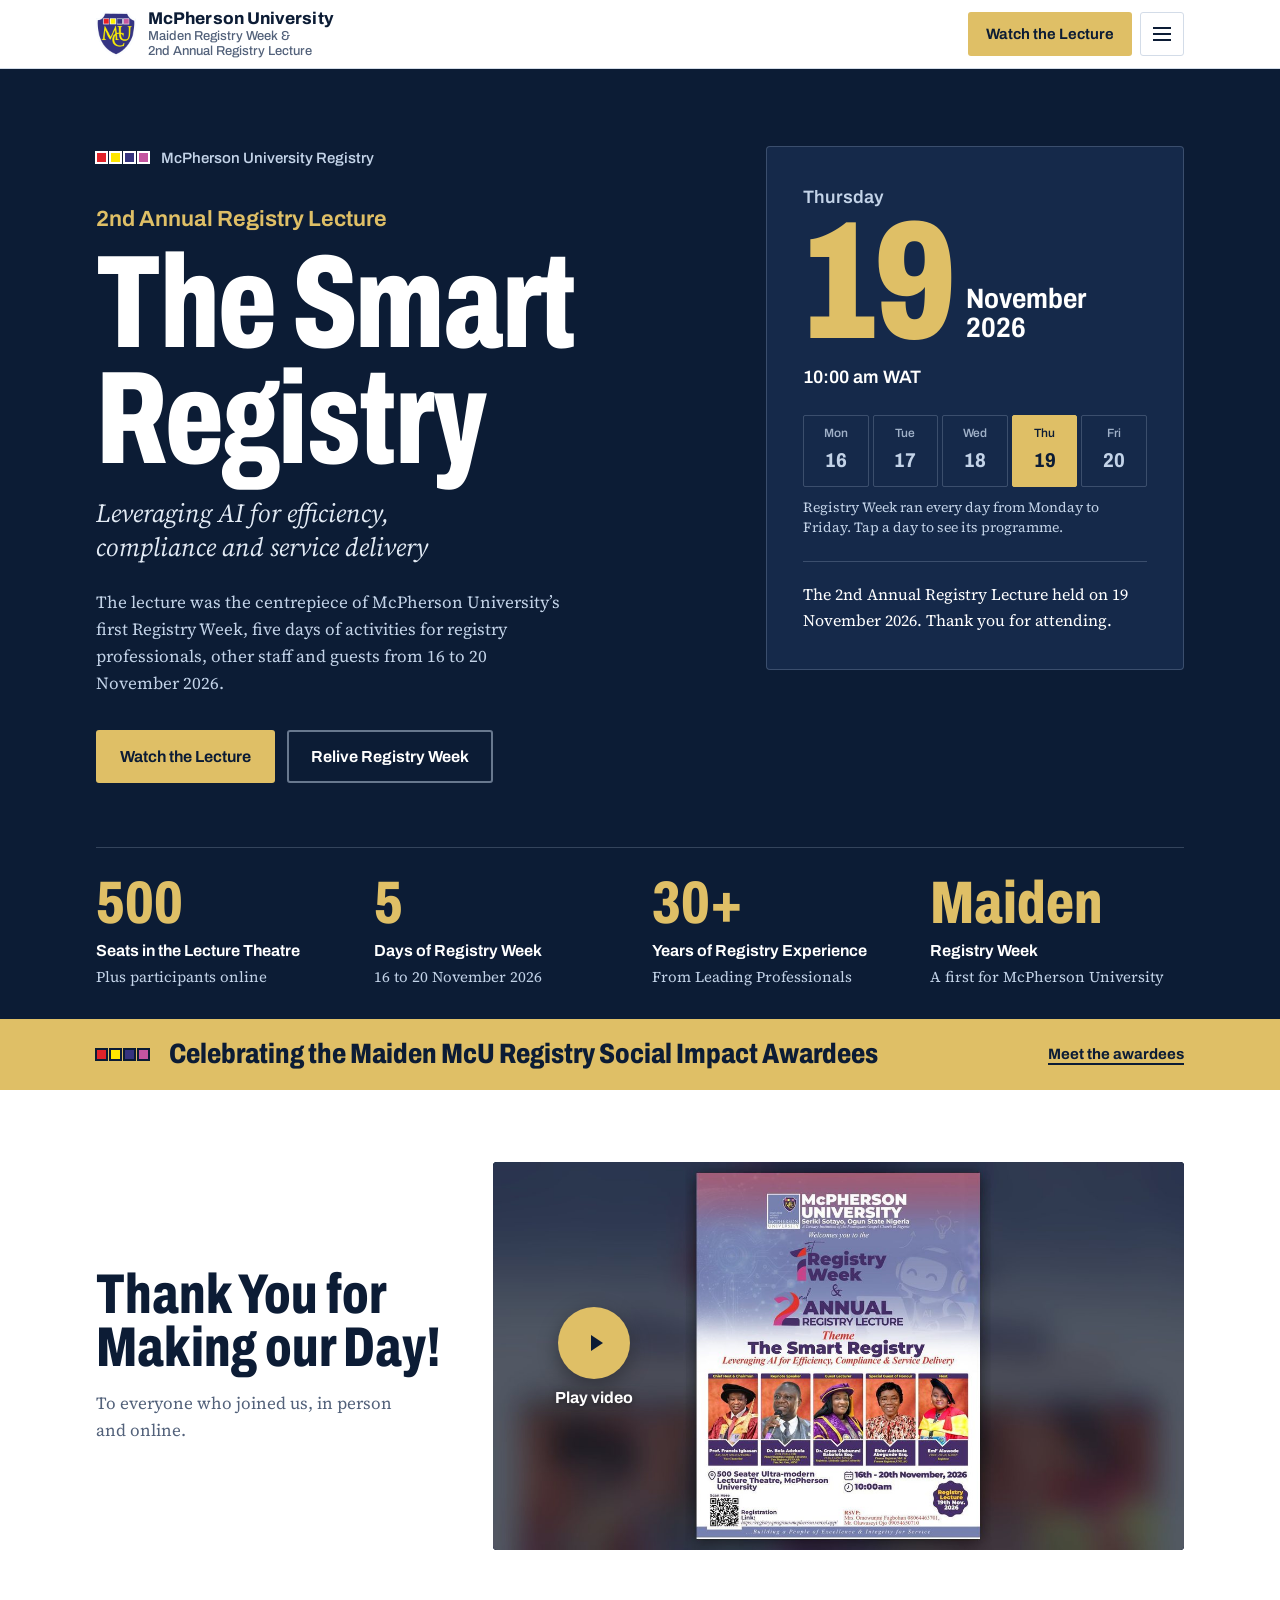
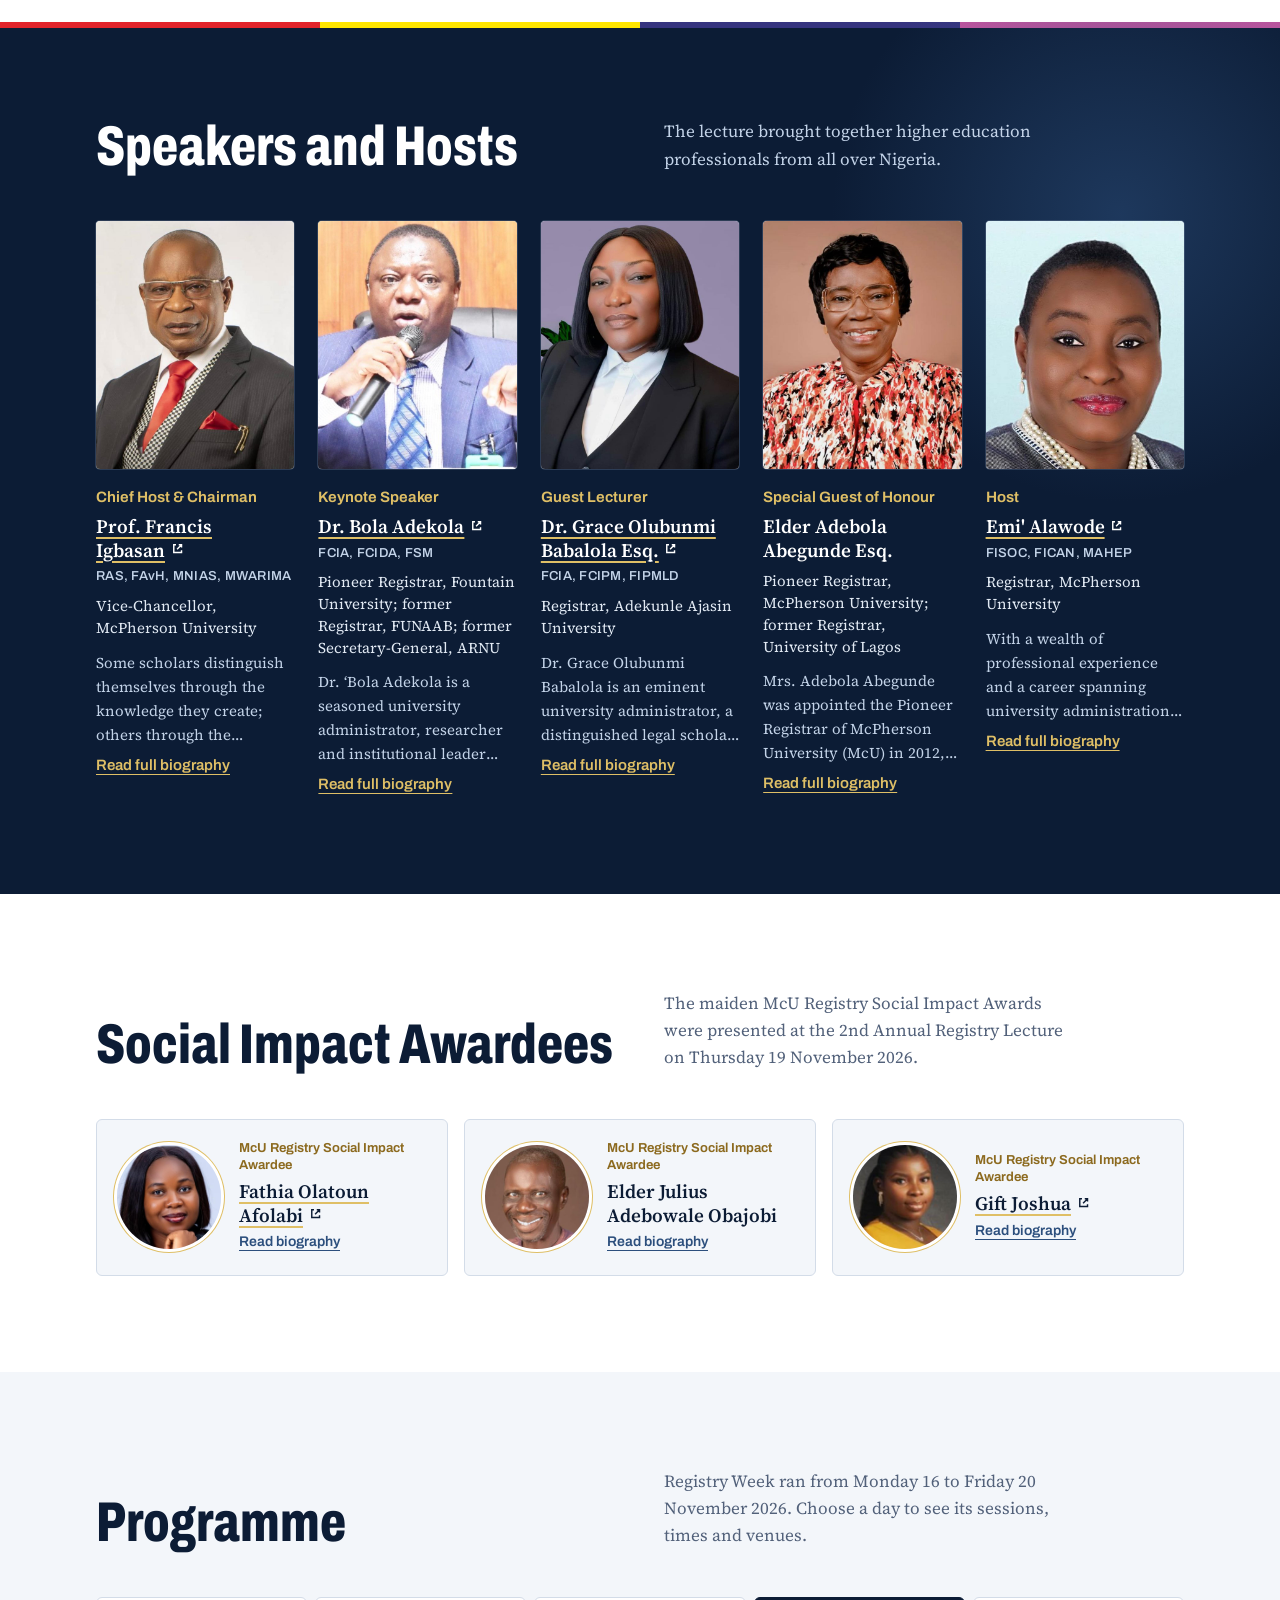
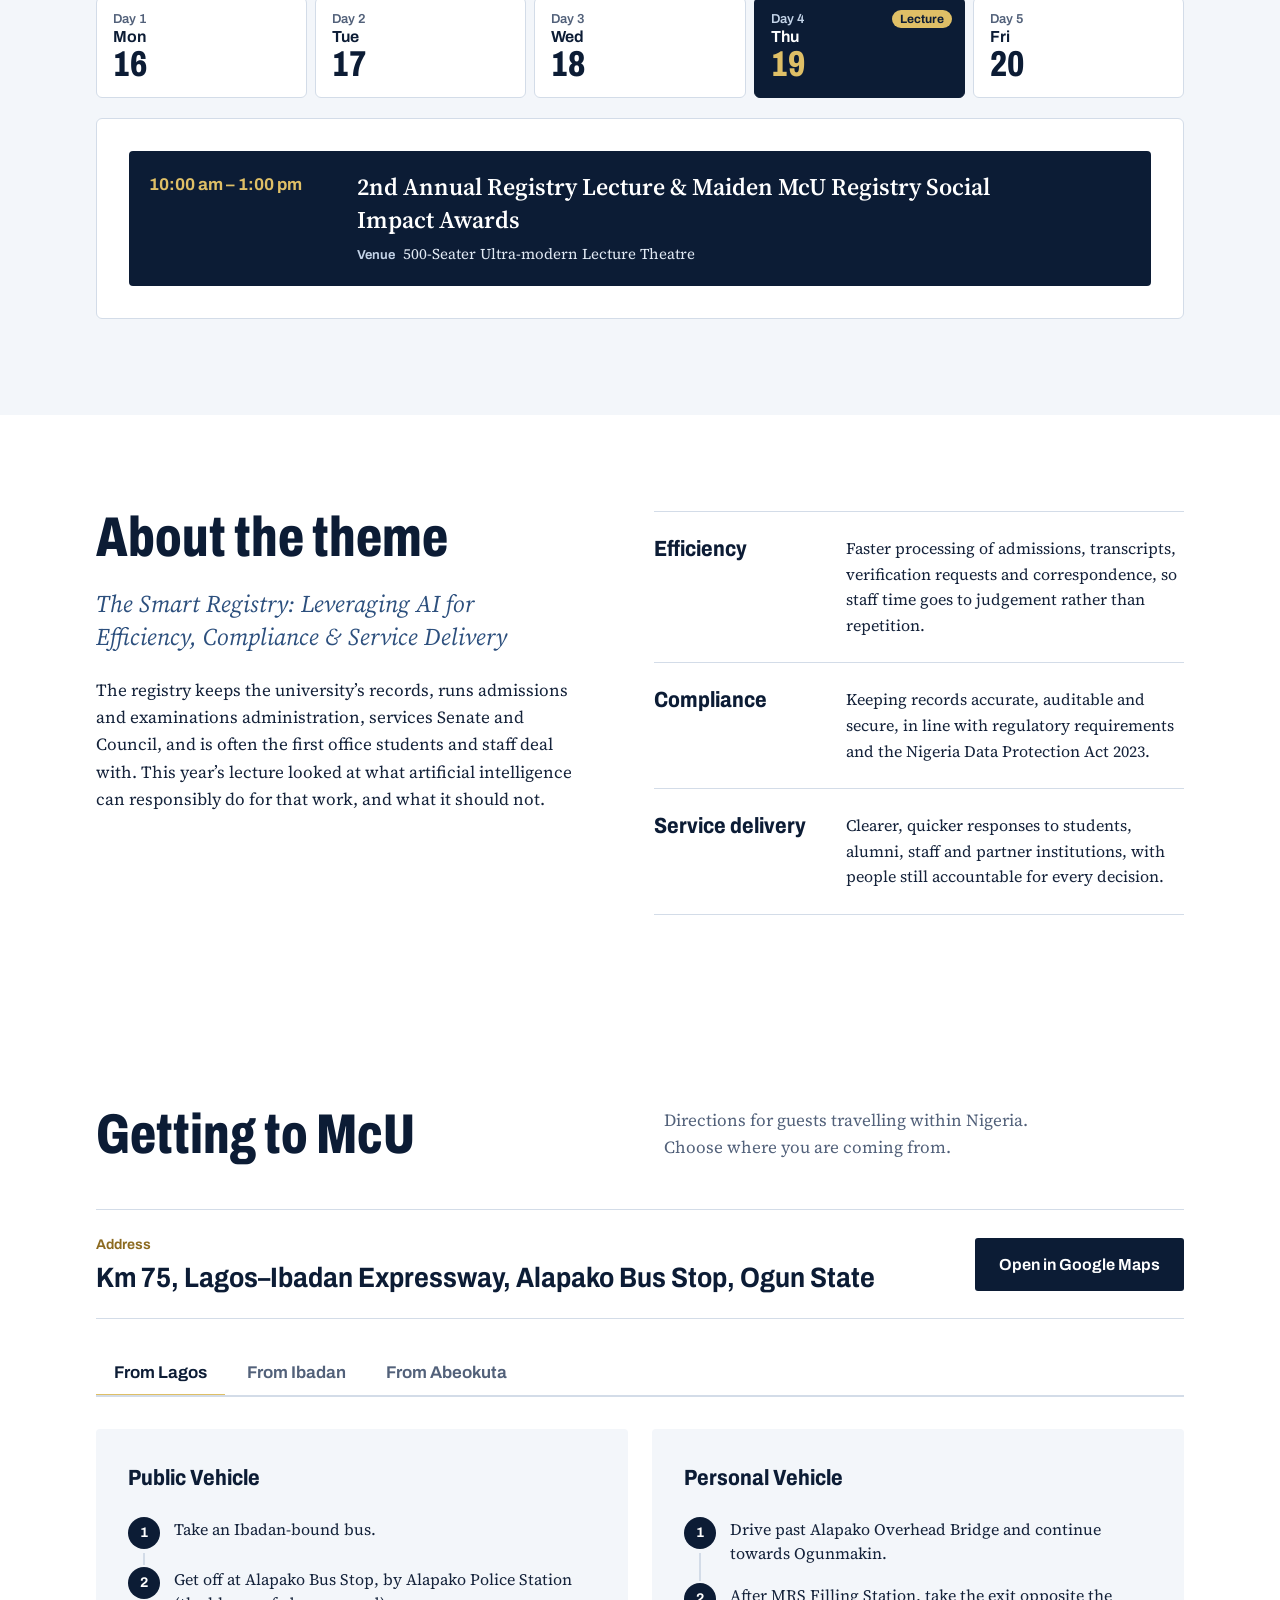
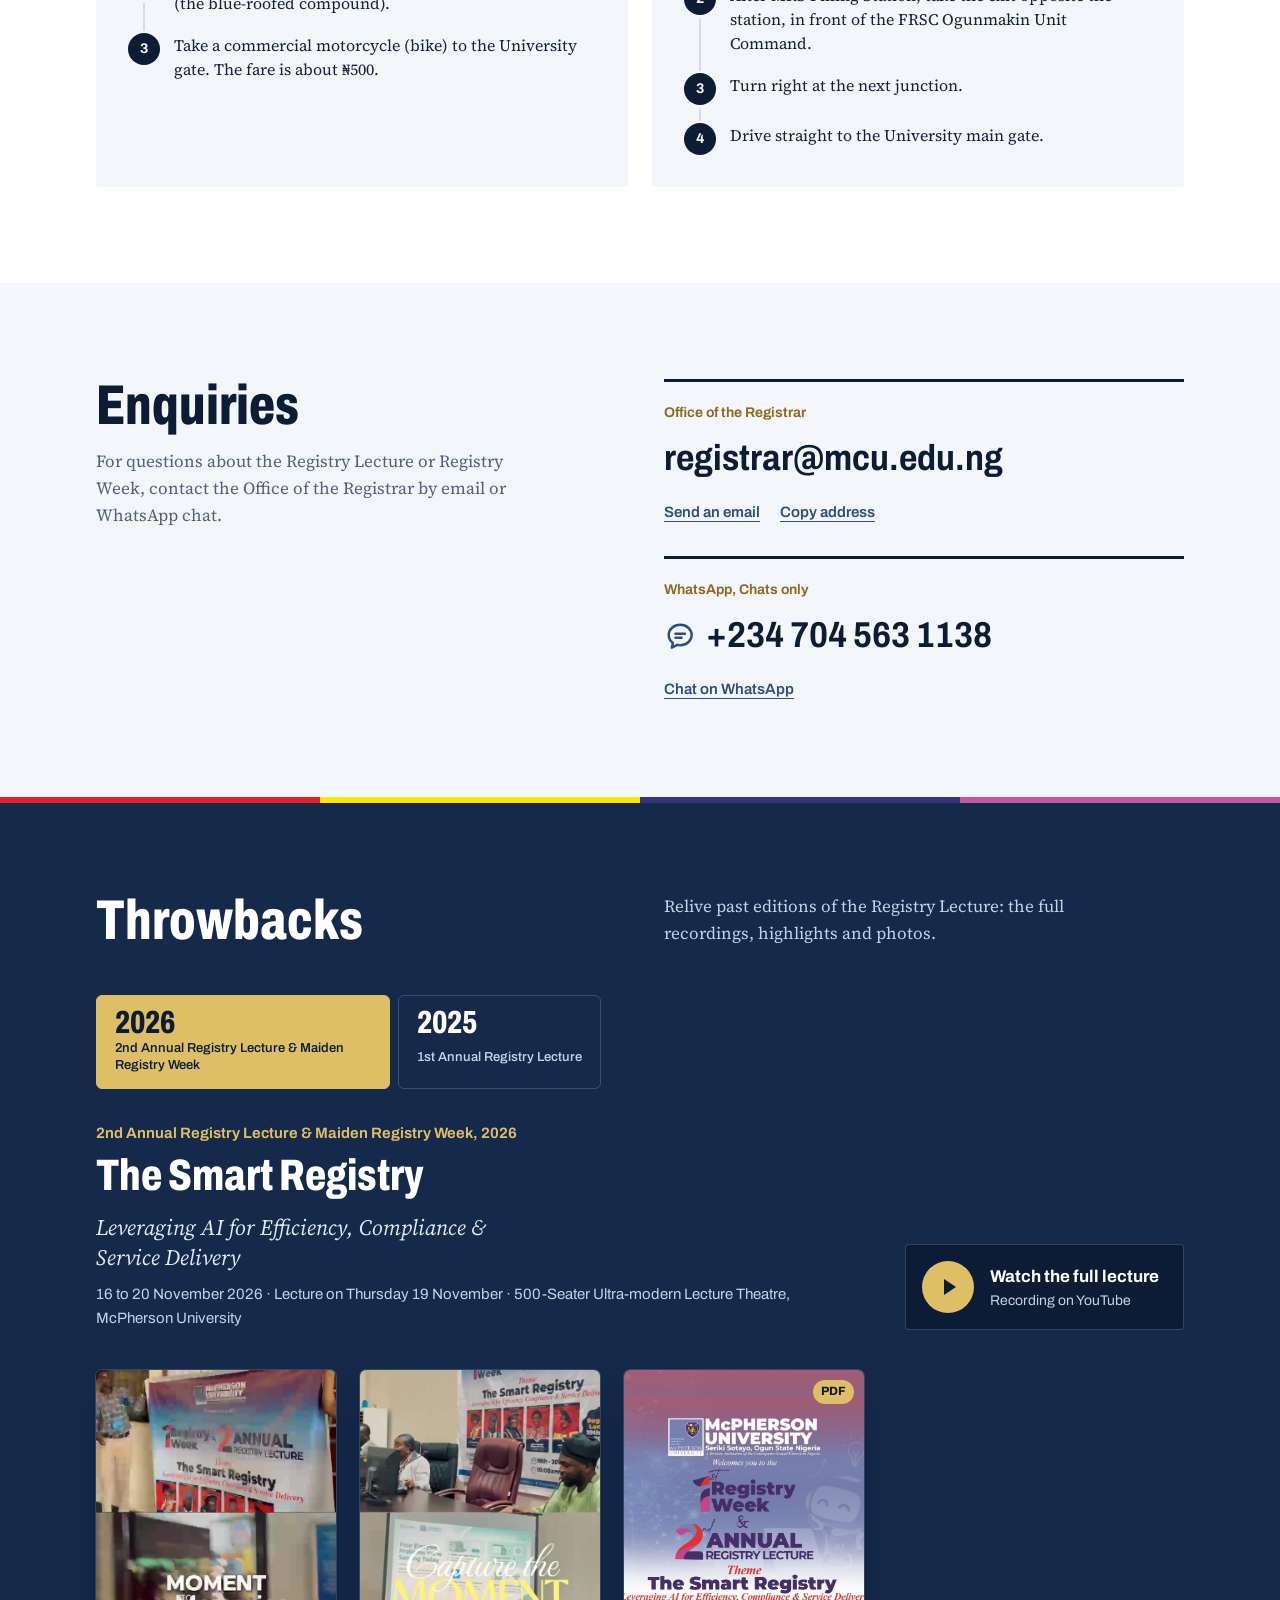
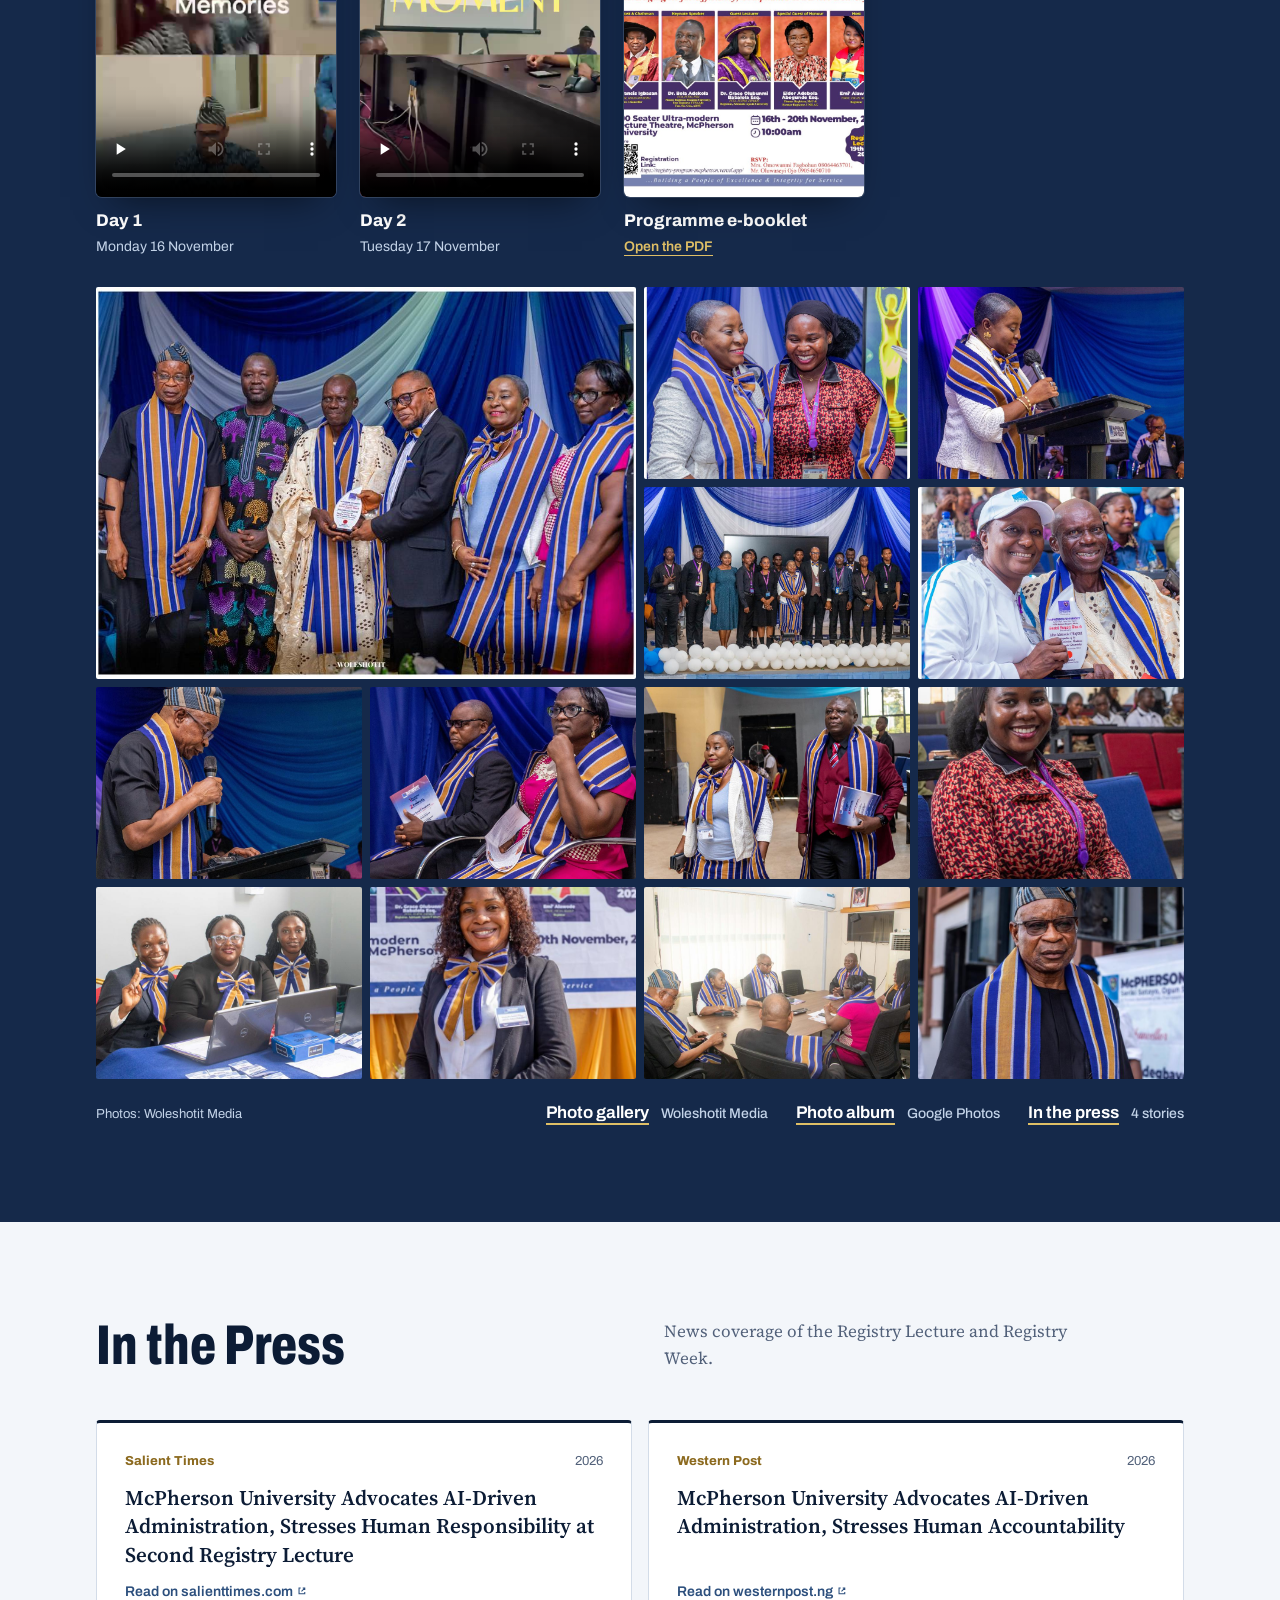
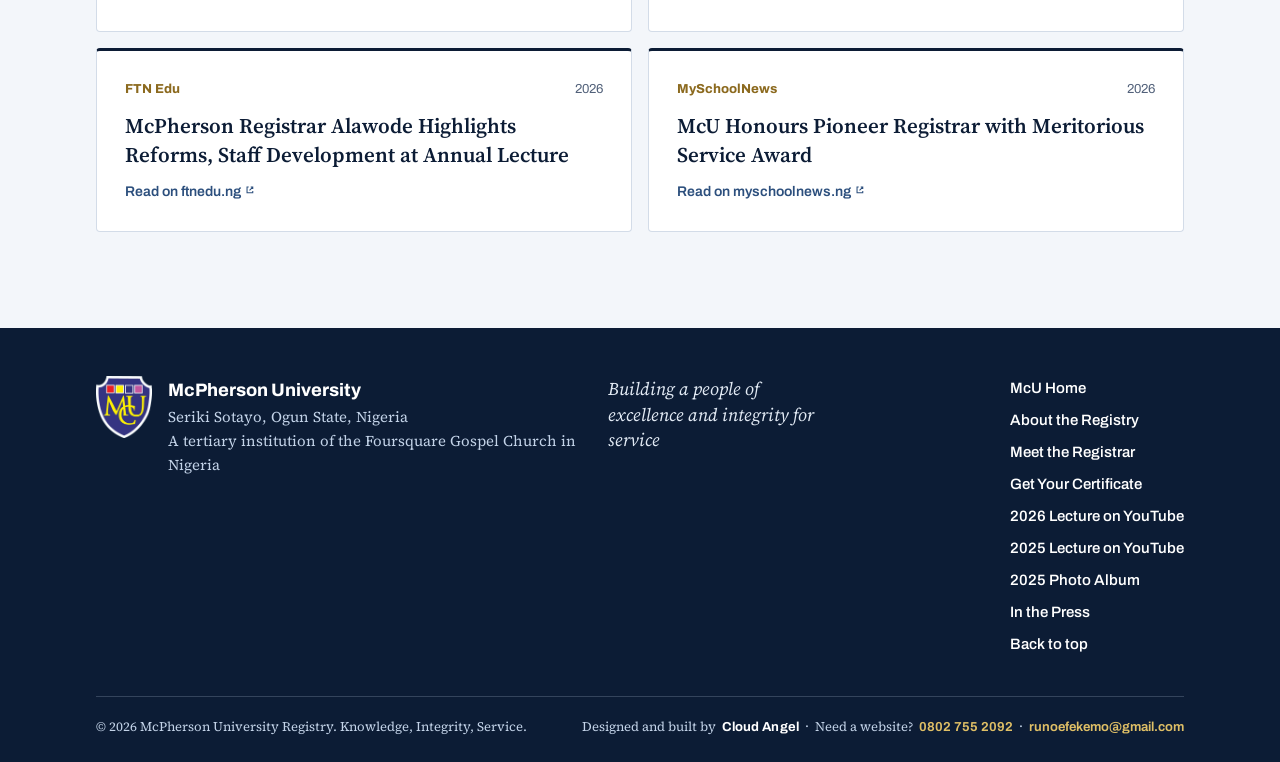
==== commit 47ca54fc: "In the Press section; 2026 photo gallery with Woleshotit and Google Photos albums Co-Authored-By: Cl" ====
--- a/index.html
+++ b/index.html
@@ -18,7 +18,7 @@
 <link rel="preconnect" href="https://fonts.googleapis.com">
 <link rel="preconnect" href="https://fonts.gstatic.com" crossorigin>
 <link rel="stylesheet" href="https://fonts.googleapis.com/css2?family=Archivo:wdth,wght@62..125,400..900&family=Source+Serif+4:ital,opsz,wght@0,8..60,400..650;1,8..60,400..500&display=swap">
-<link rel="stylesheet" href="styles.css?v=23">
+<link rel="stylesheet" href="styles.css?v=24">
 </head>
 <body>
 
@@ -52,7 +52,7 @@
       <a href="#contact">Contact</a>
     </nav>
     <div class="header-actions">
-      <a class="btn btn-gold btn-sm" data-rec href="#">Watch<span class="hide-sm"> the Lecture</span></a>
+      <a class="btn btn-gold btn-sm" data-rec href="#">Watch<span class="hide-sm">&nbsp;the Lecture</span></a>
       <button class="menu-btn" id="menu-btn" aria-expanded="false" aria-controls="site-nav">
         <span class="sr">Menu</span><span class="bars" aria-hidden="true"></span>
       </button>
@@ -316,6 +316,17 @@
       <div class="tb" id="tb"></div>
     </div>
   </section>
+
+  <!-- PRESS -->
+  <section class="section press" id="press">
+    <div class="wrap">
+      <div class="section-head">
+        <h2>In the Press</h2>
+        <p>News coverage of the Registry Lecture and Registry Week.</p>
+      </div>
+      <ul class="press-list" id="press-list"></ul>
+    </div>
+  </section>
 </main>
 
 <dialog class="bio-dialog" id="bio-dialog" aria-labelledby="bio-name">
@@ -383,6 +394,7 @@
       <a data-rec href="#">2026 Lecture on YouTube</a>
       <a data-past href="#">2025 Lecture on YouTube</a>
       <a data-album href="#">2025 Photo Album</a>
+      <a href="#press">In the Press</a>
       <a href="#top">Back to top</a>
     </div>
   </div>
@@ -394,7 +406,7 @@
   </div>
 </footer>
 
-<script src="data.js?v=31"></script>
-<script src="app.js?v=20"></script>
+<script src="data.js?v=32"></script>
+<script src="app.js?v=21"></script>
 </body>
 </html>
--- a/styles.css
+++ b/styles.css
@@ -752,3 +752,25 @@
 @media (min-width: 1361px) { .brand { flex: none; } .brand-name { white-space: nowrap; } }
 @media (max-width: 480px) { .hide-sm { display: none; } }
 @media (max-width: 760px) { .tb-tab { max-width: 10.5rem; padding: .625rem .875rem .75rem; } .tb-year { font-size: 1.625rem; } .tb-ed { font-size: .75rem; } }
+
+/* ---------- throwback album row ---------- */
+.album-row { flex-wrap: wrap; align-items: baseline; gap: .75rem 1.75rem; }
+.photo-credit { margin-right: auto; font-family: var(--f-display); font-size: .8125rem; color: var(--sky); }
+
+/* ---------- in the press ---------- */
+.press { background: var(--paper); }
+.press-list { list-style: none; margin: 0; padding: 0; display: grid; grid-template-columns: repeat(2, minmax(0, 1fr)); gap: 1rem; }
+.press-card {
+  height: 100%; display: grid; grid-template-rows: auto 1fr auto; gap: .75rem;
+  padding: clamp(1.25rem, 2.5vw, 1.75rem); background: var(--white); border: 1px solid var(--line); border-top: 3px solid var(--ink);
+  border-radius: 4px; text-decoration: none; color: var(--text); transition: border-color .2s, box-shadow .2s, transform .2s;
+}
+.press-card:hover { border-top-color: var(--gold); box-shadow: 0 14px 30px -18px rgba(12, 28, 53, .35); transform: translateY(-2px); }
+.press-meta { display: flex; justify-content: space-between; gap: 1rem; font-family: var(--f-display); font-size: .8125rem; }
+.press-outlet { font-weight: 750; color: var(--gold-deep); }
+.press-year { color: var(--muted); font-variant-numeric: tabular-nums; }
+.press-title { font-family: var(--f-body); font-weight: 600; font-size: clamp(1.125rem, 1.8vw, 1.3125rem); line-height: 1.35; color: var(--ink); text-wrap: pretty; }
+.press-read { font-family: var(--f-display); font-weight: 600; font-size: .875rem; color: var(--steel); }
+.press-card:hover .press-read { color: var(--ink); text-decoration: underline; text-underline-offset: 4px; }
+@media (max-width: 760px) { .press-list { grid-template-columns: minmax(0, 1fr); } }
+@media (prefers-reduced-motion: reduce) { .press-card { transition: none; } .press-card:hover { transform: none; } }
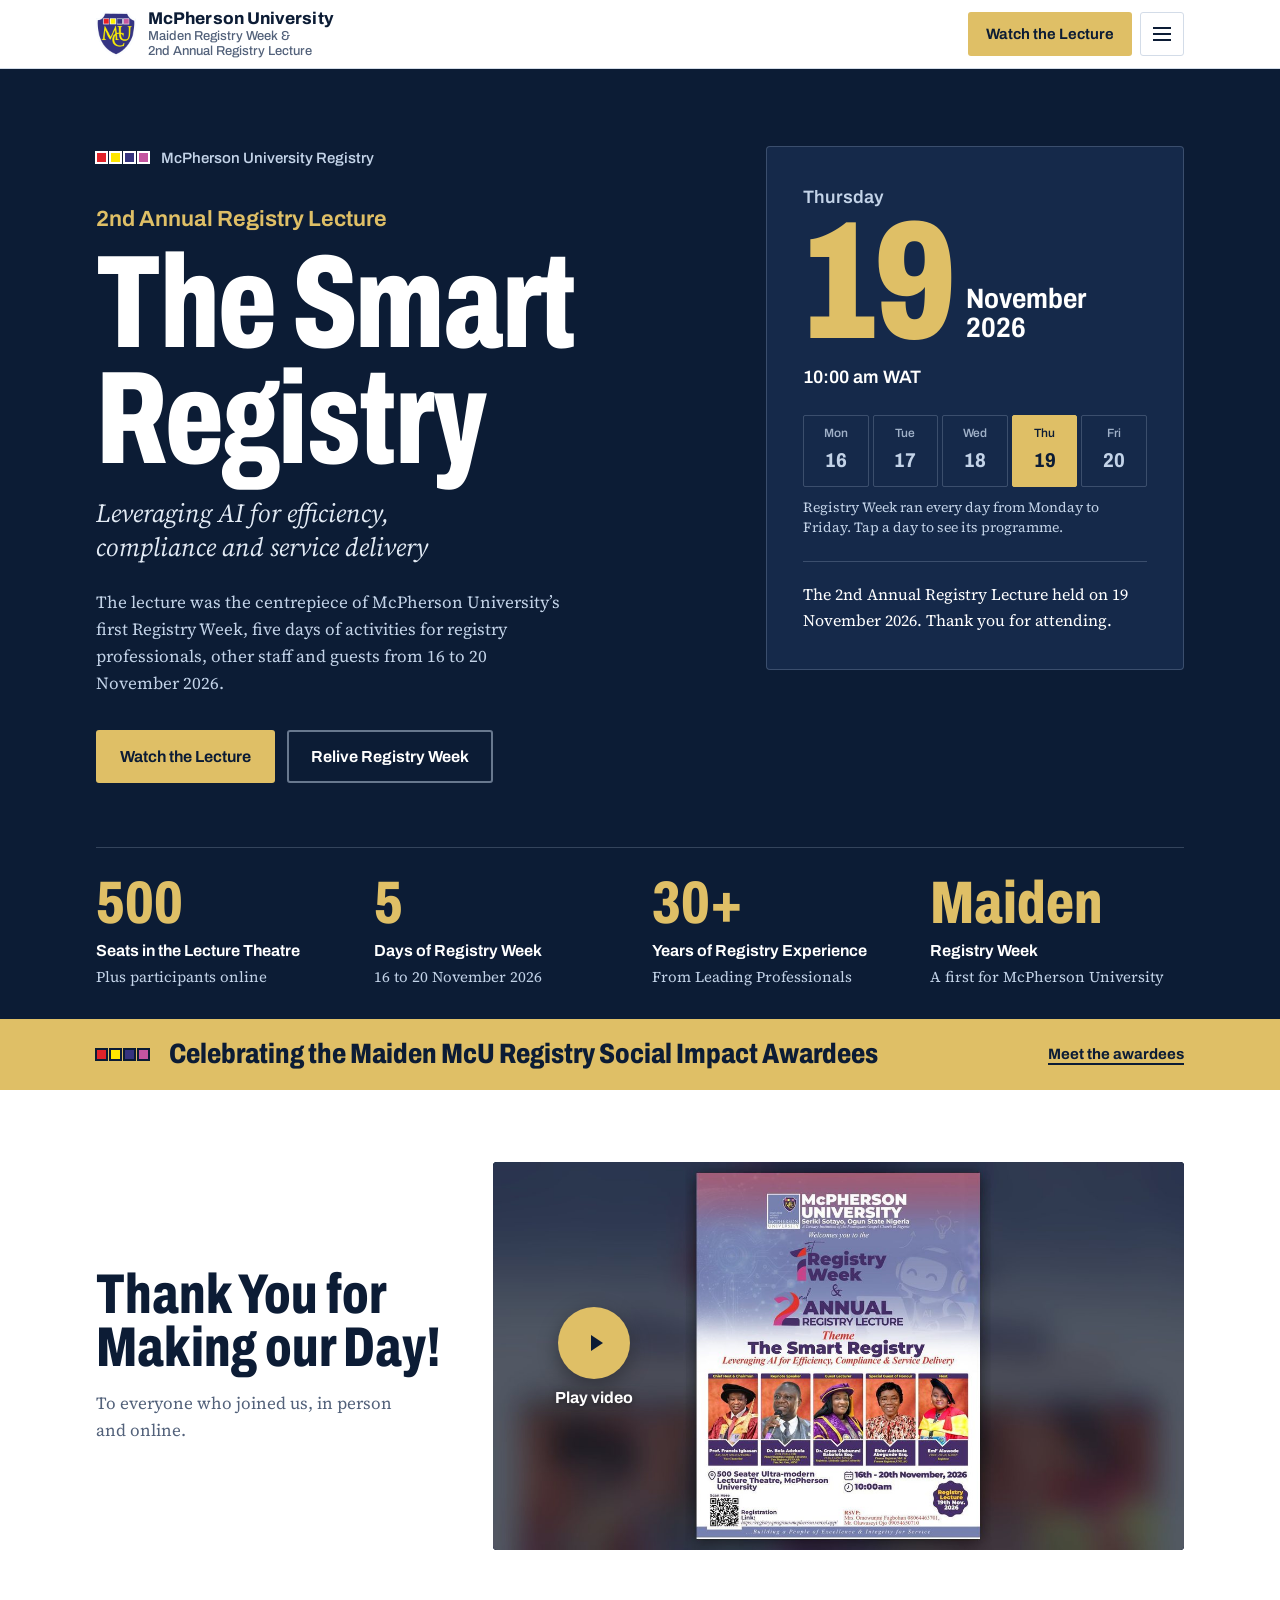
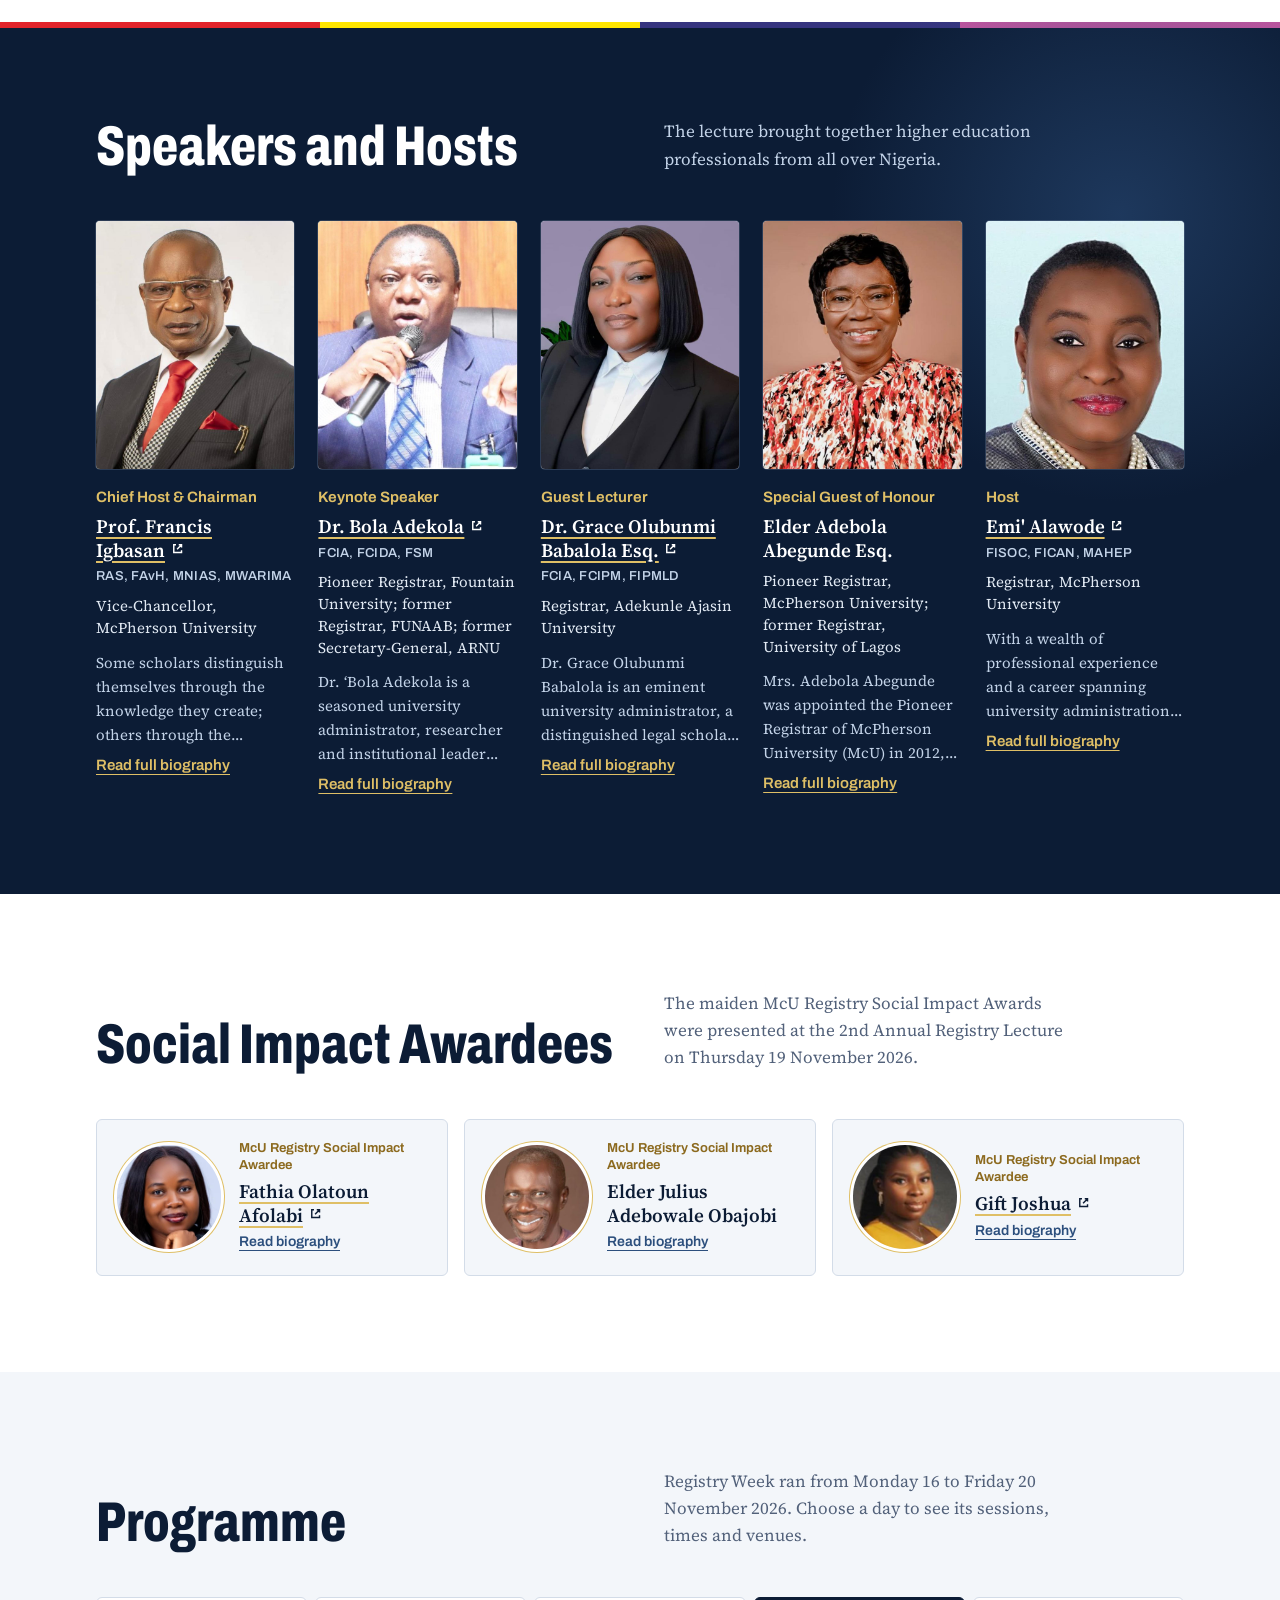
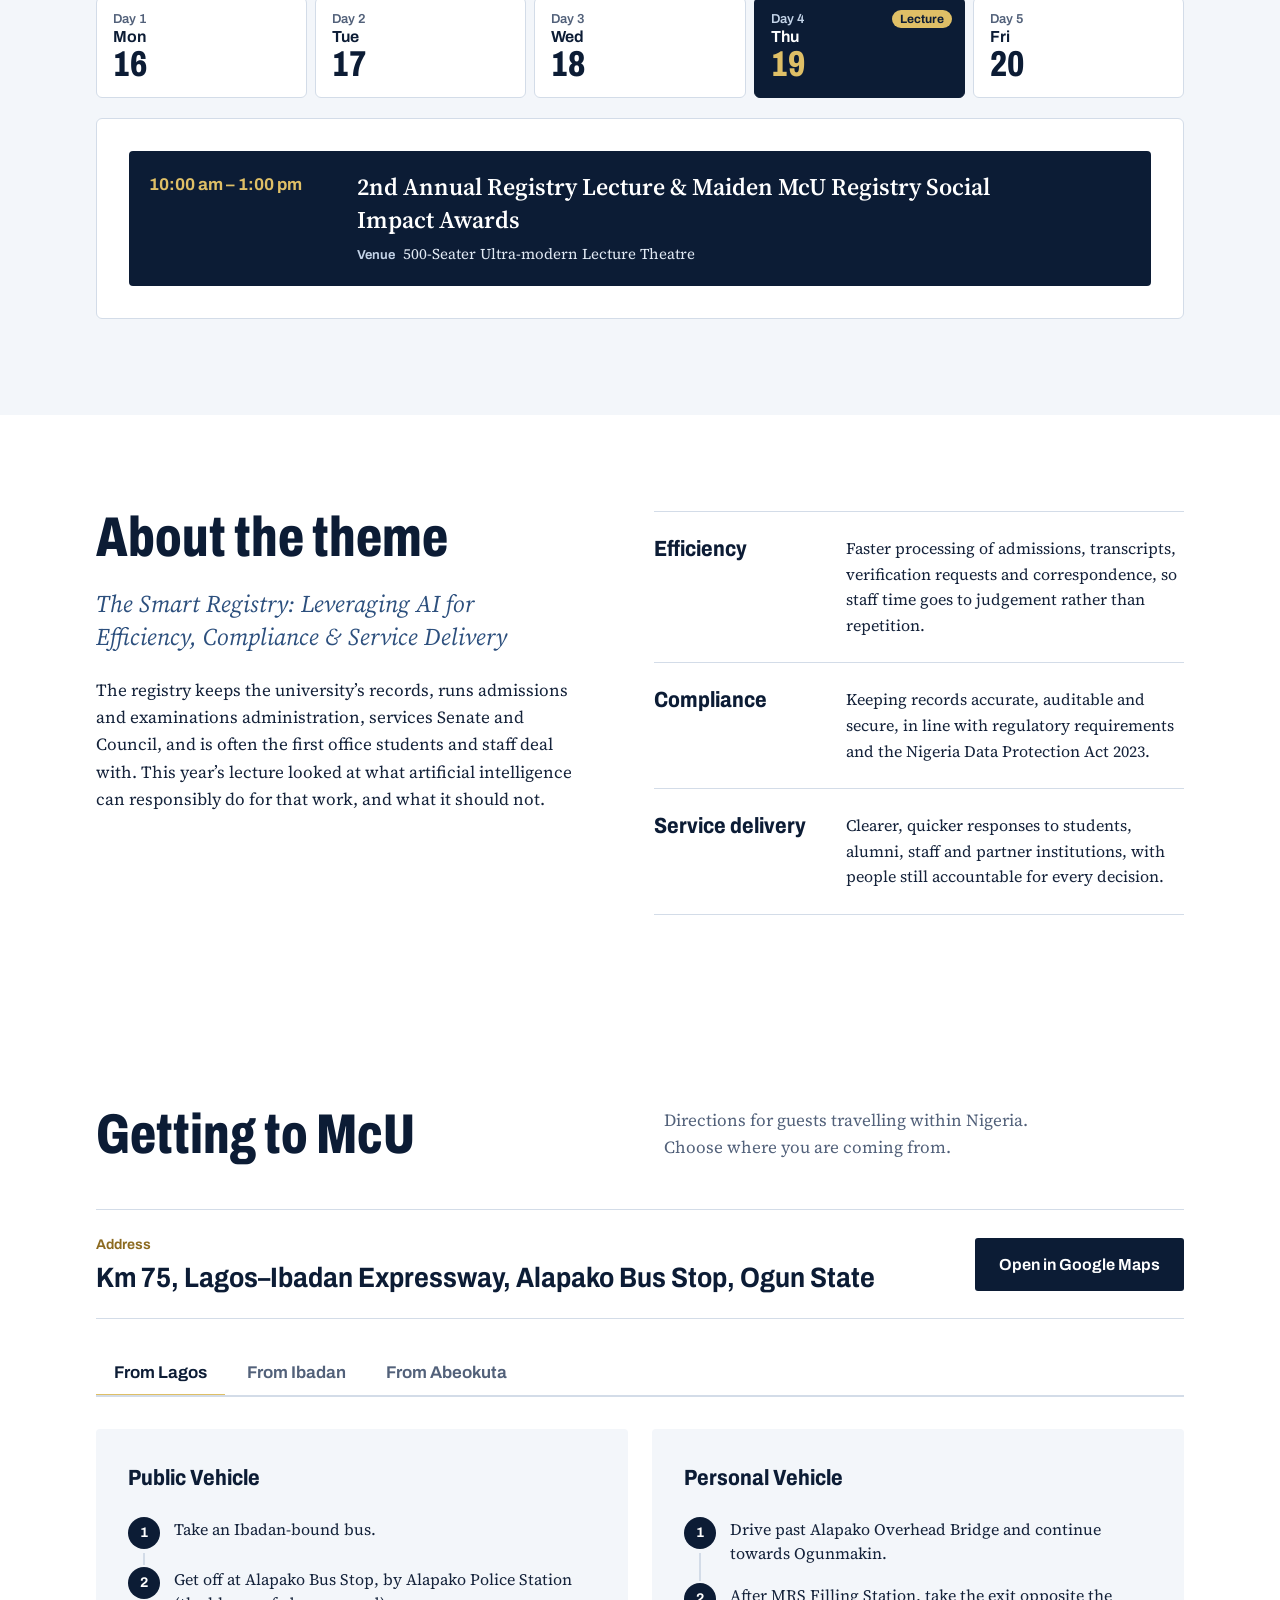
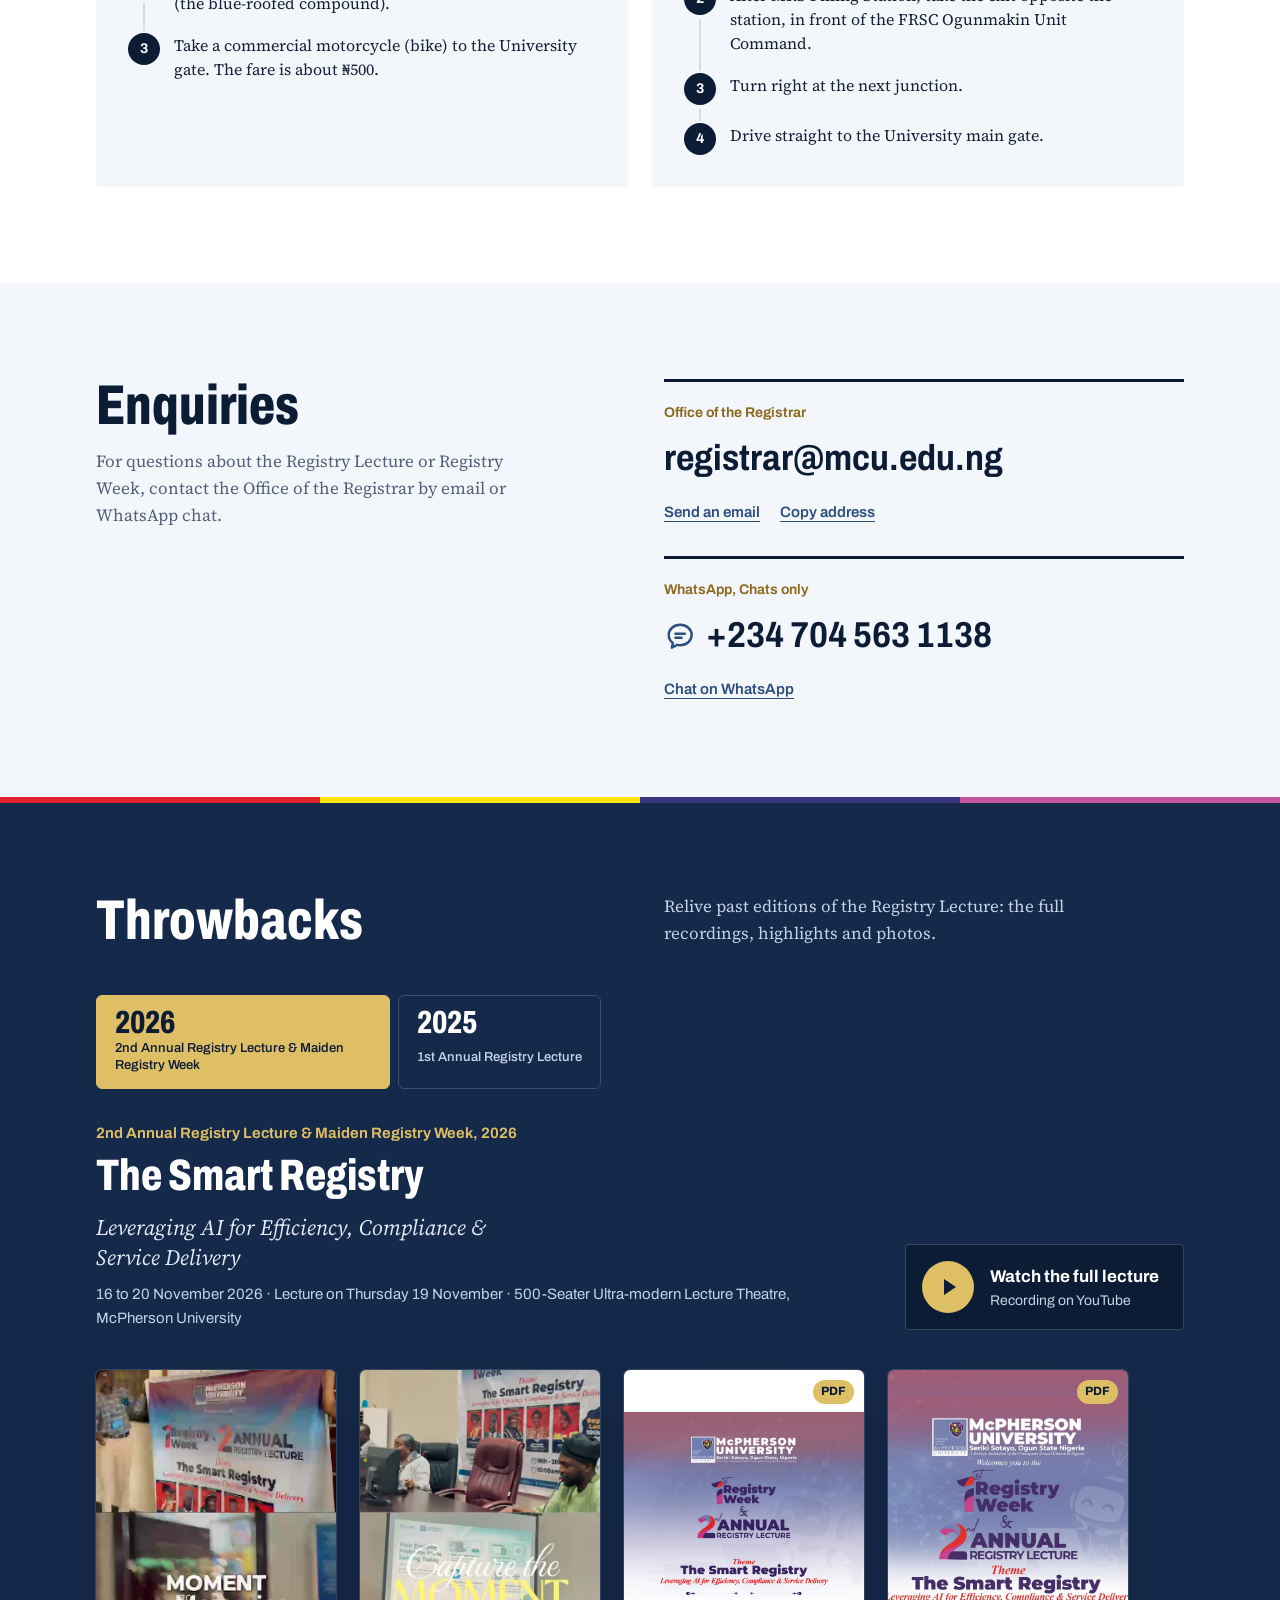
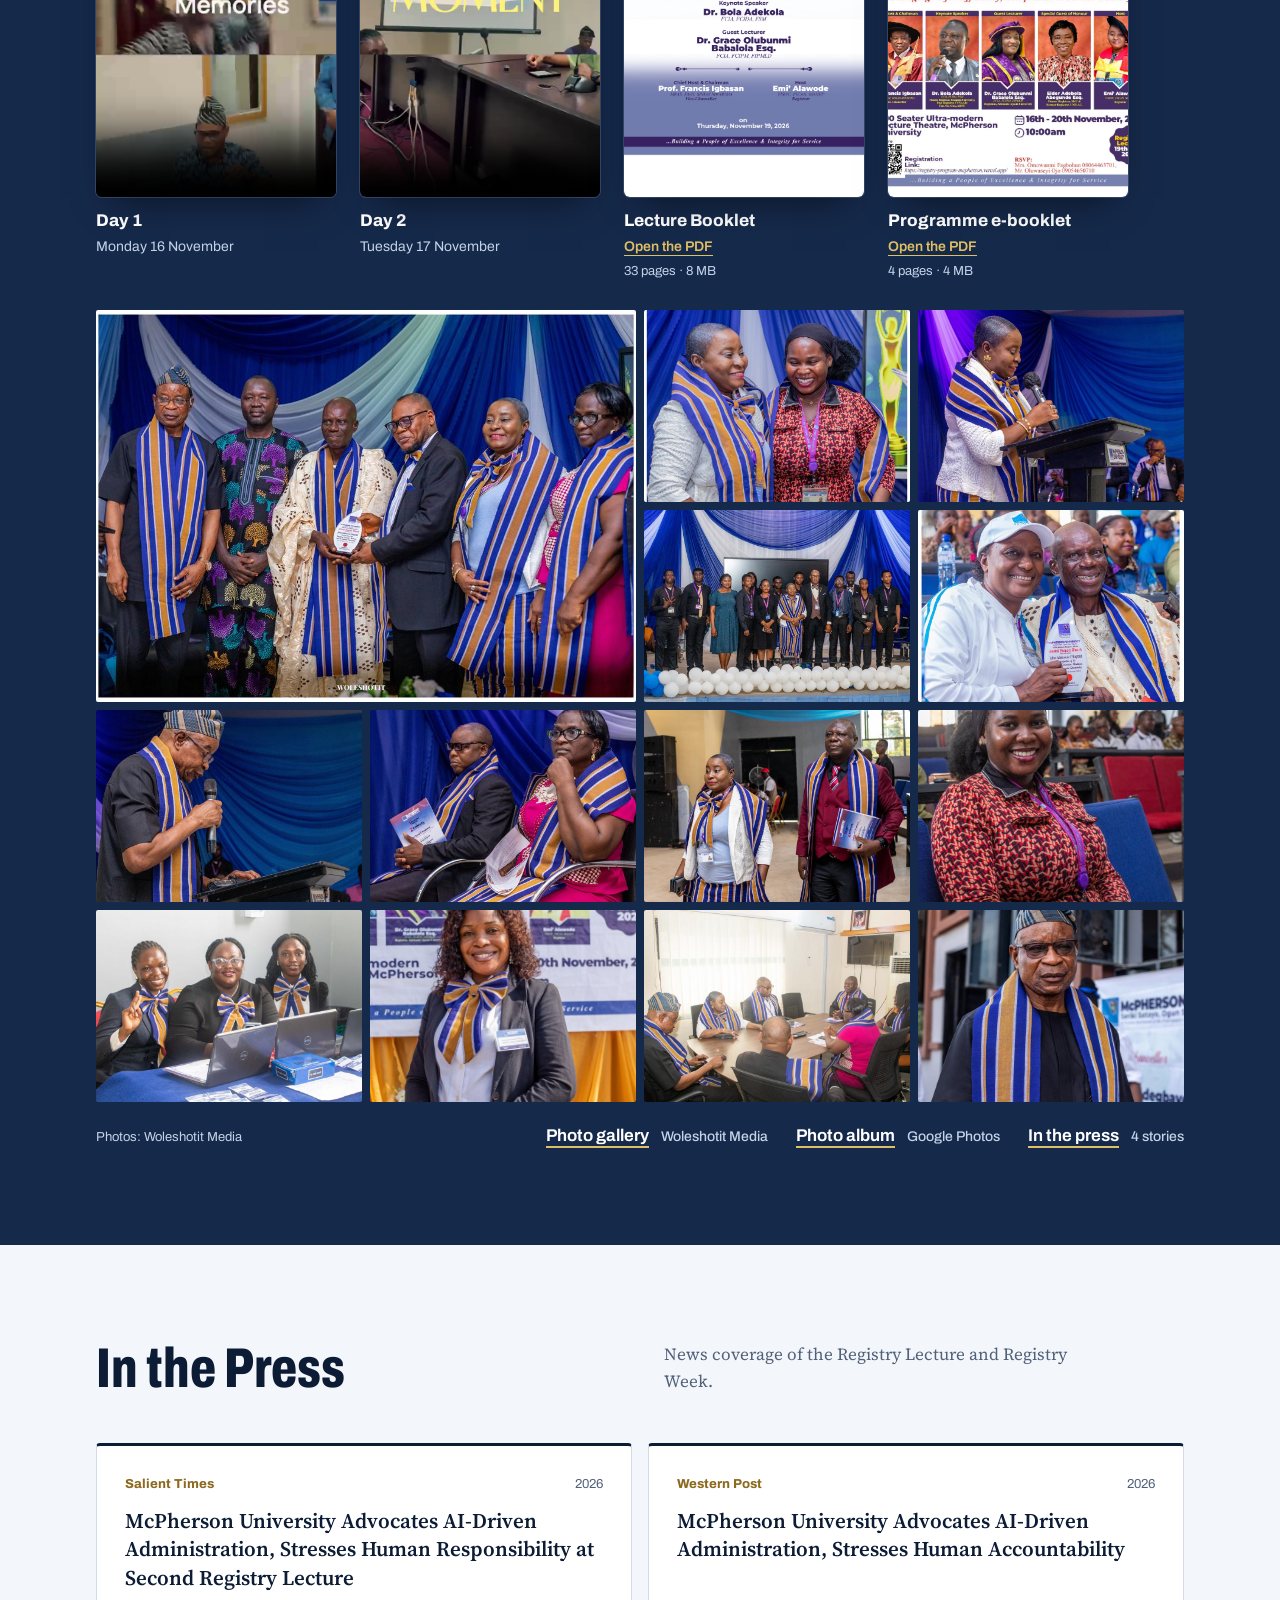
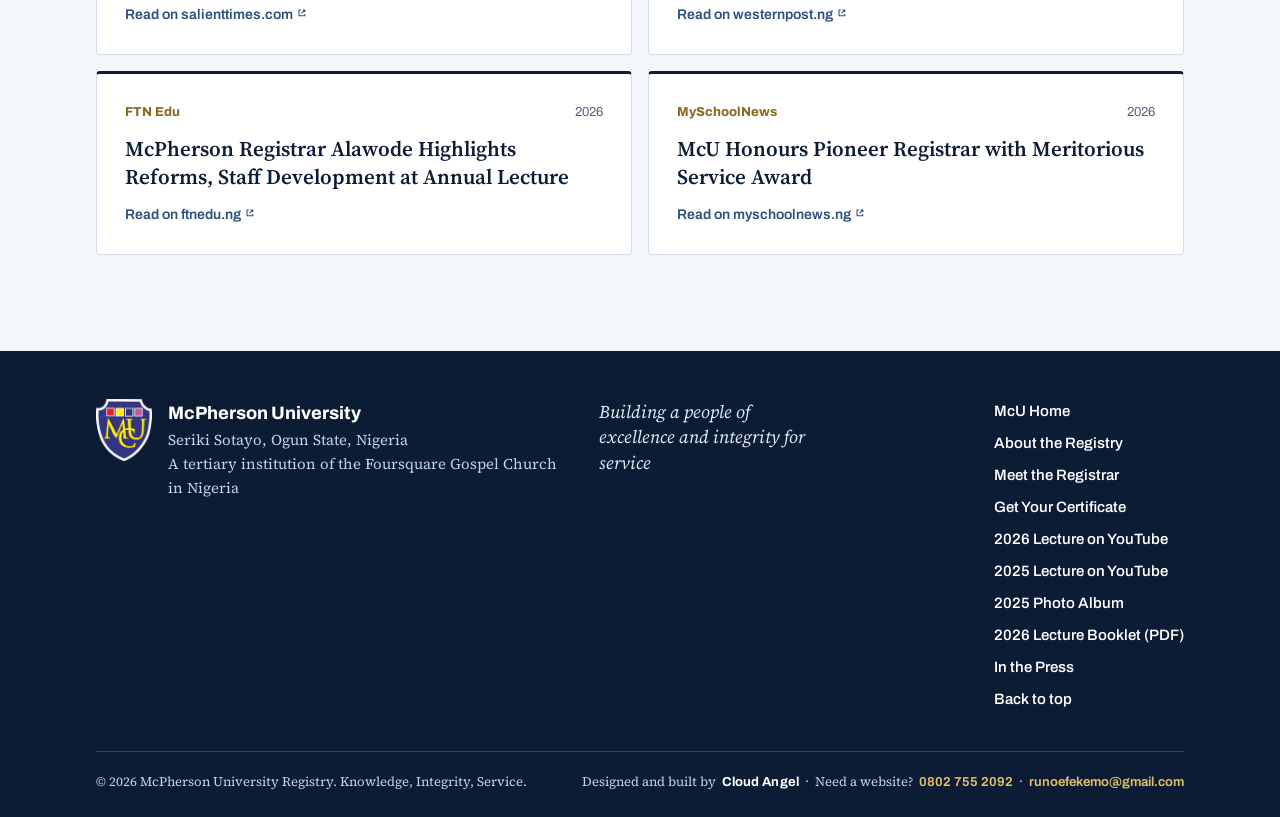
==== commit 452d2445: "Add 2026 Lecture Booklet (compressed for web) to Throwbacks and footer Co-Authored-By: Claude Opus 5" ====
--- a/index.html
+++ b/index.html
@@ -18,7 +18,7 @@
 <link rel="preconnect" href="https://fonts.googleapis.com">
 <link rel="preconnect" href="https://fonts.gstatic.com" crossorigin>
 <link rel="stylesheet" href="https://fonts.googleapis.com/css2?family=Archivo:wdth,wght@62..125,400..900&family=Source+Serif+4:ital,opsz,wght@0,8..60,400..650;1,8..60,400..500&display=swap">
-<link rel="stylesheet" href="styles.css?v=24">
+<link rel="stylesheet" href="styles.css?v=25">
 </head>
 <body>
 
@@ -394,6 +394,7 @@
       <a data-rec href="#">2026 Lecture on YouTube</a>
       <a data-past href="#">2025 Lecture on YouTube</a>
       <a data-album href="#">2025 Photo Album</a>
+      <a href="assets/docs/registry-lecture-2026-lecture-booklet.pdf" target="_blank" rel="noopener">2026 Lecture Booklet (PDF)</a>
       <a href="#press">In the Press</a>
       <a href="#top">Back to top</a>
     </div>
@@ -406,7 +407,7 @@
   </div>
 </footer>
 
-<script src="data.js?v=32"></script>
-<script src="app.js?v=21"></script>
+<script src="data.js?v=33"></script>
+<script src="app.js?v=22"></script>
 </body>
 </html>
--- a/styles.css
+++ b/styles.css
@@ -774,3 +774,5 @@
 .press-card:hover .press-read { color: var(--ink); text-decoration: underline; text-underline-offset: 4px; }
 @media (max-width: 760px) { .press-list { grid-template-columns: minmax(0, 1fr); } }
 @media (prefers-reduced-motion: reduce) { .press-card { transition: none; } .press-card:hover { transform: none; } }
+.tb-clips { grid-template-columns: repeat(4, minmax(0, 15rem)); }
+.tb-pdf-size { display: block; margin-top: .125rem; font-size: .8125rem; color: var(--sky); }
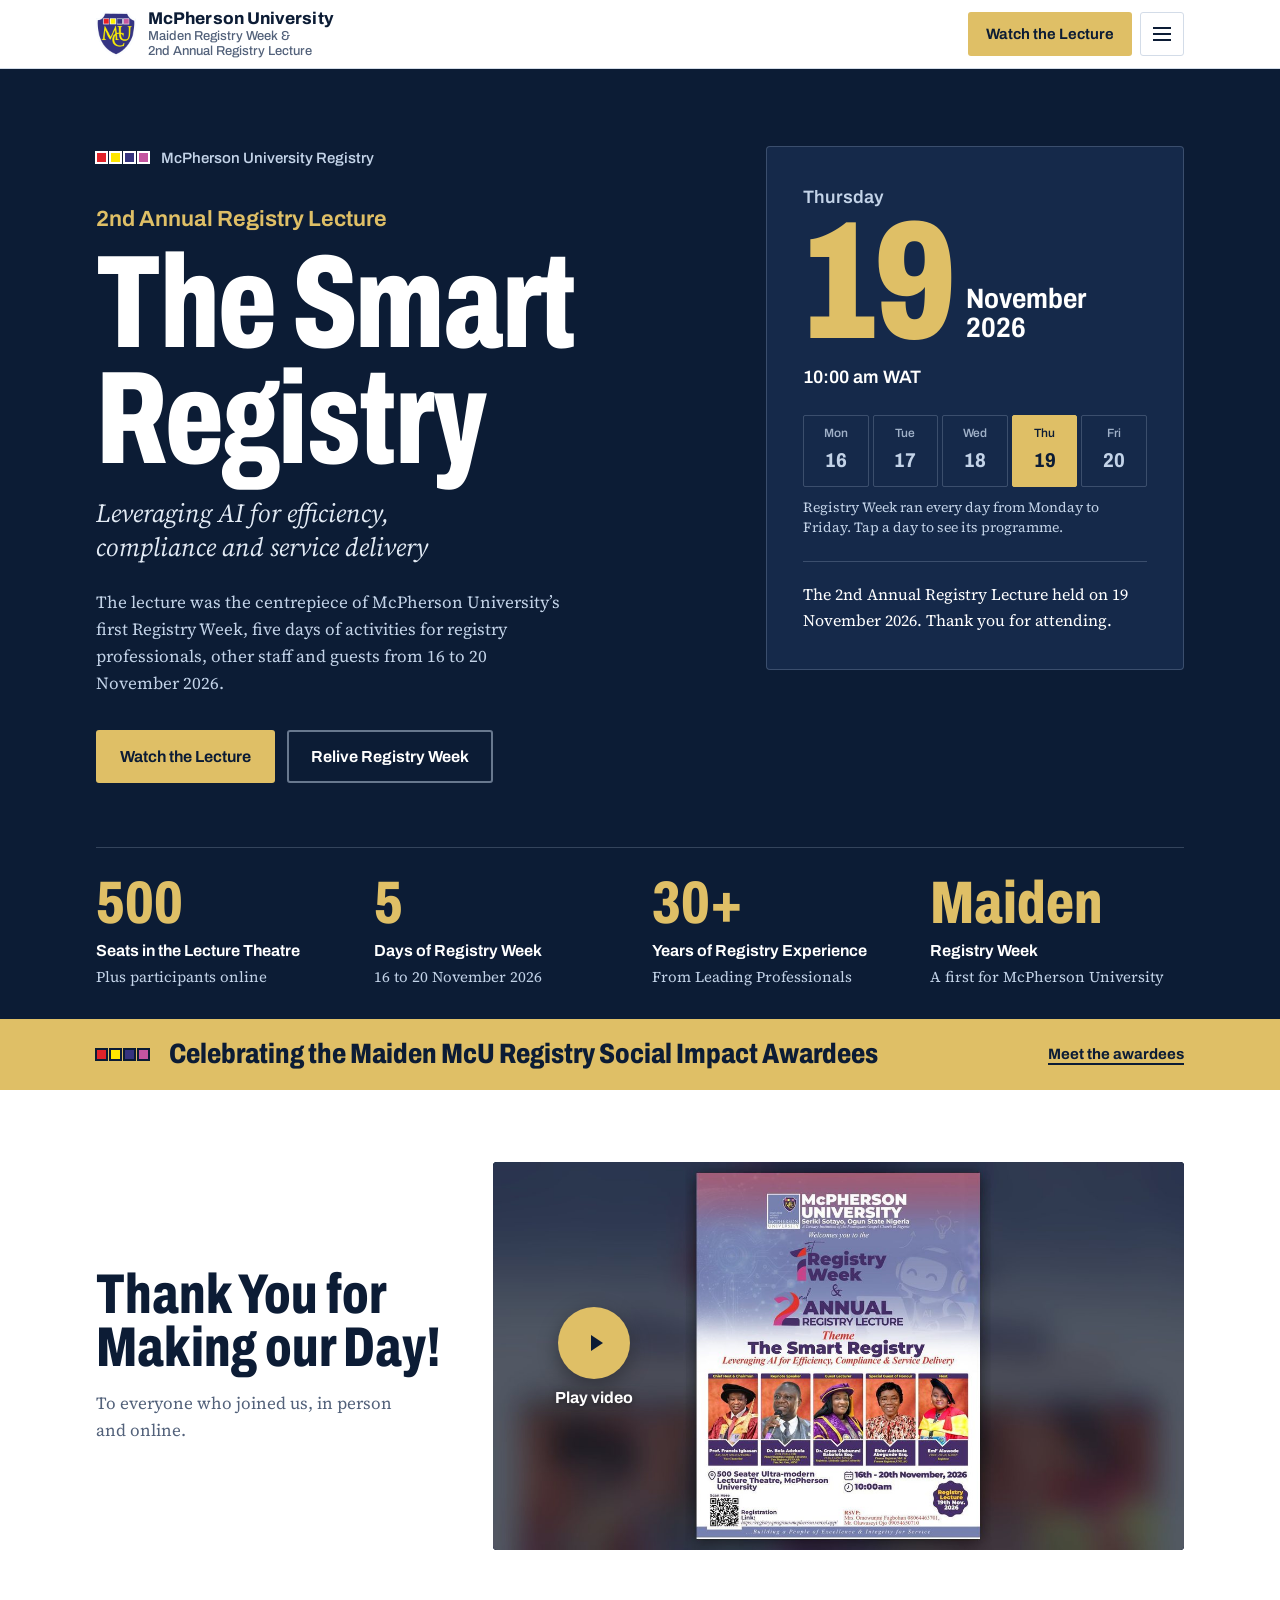
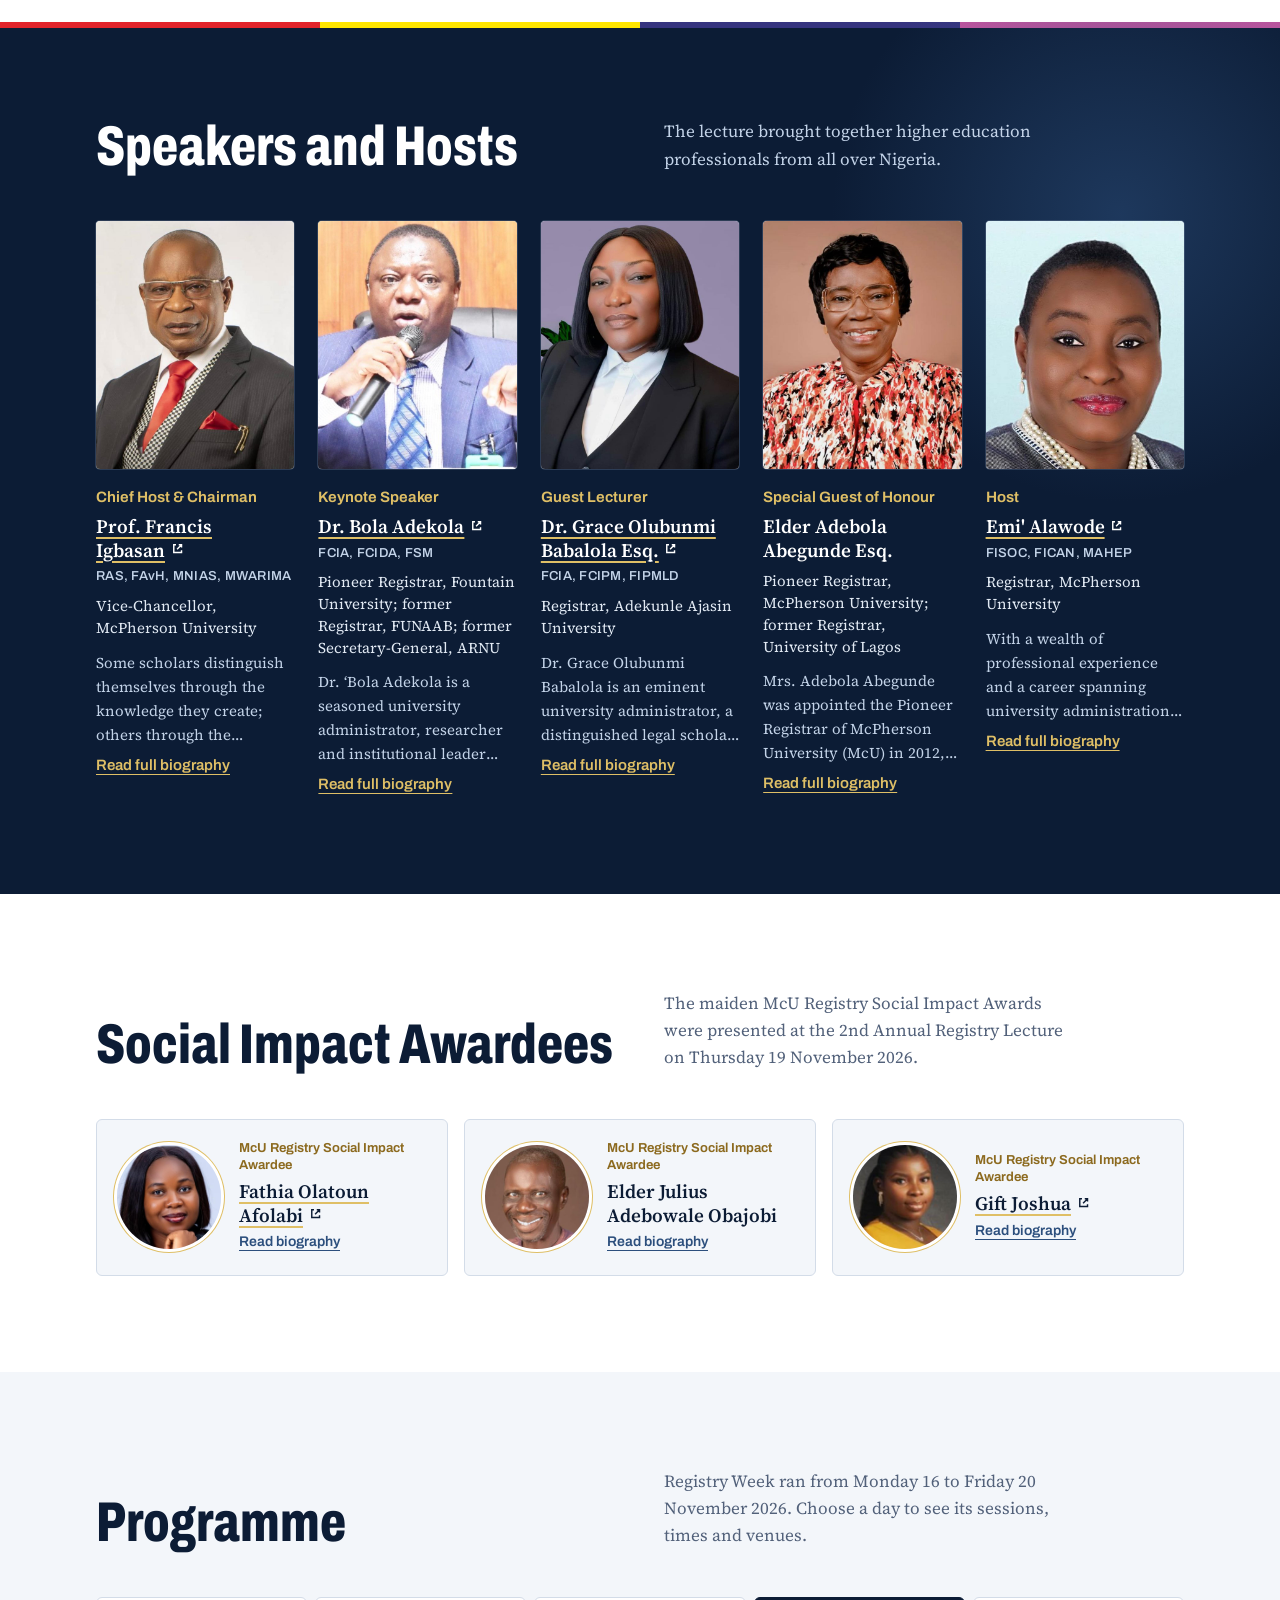
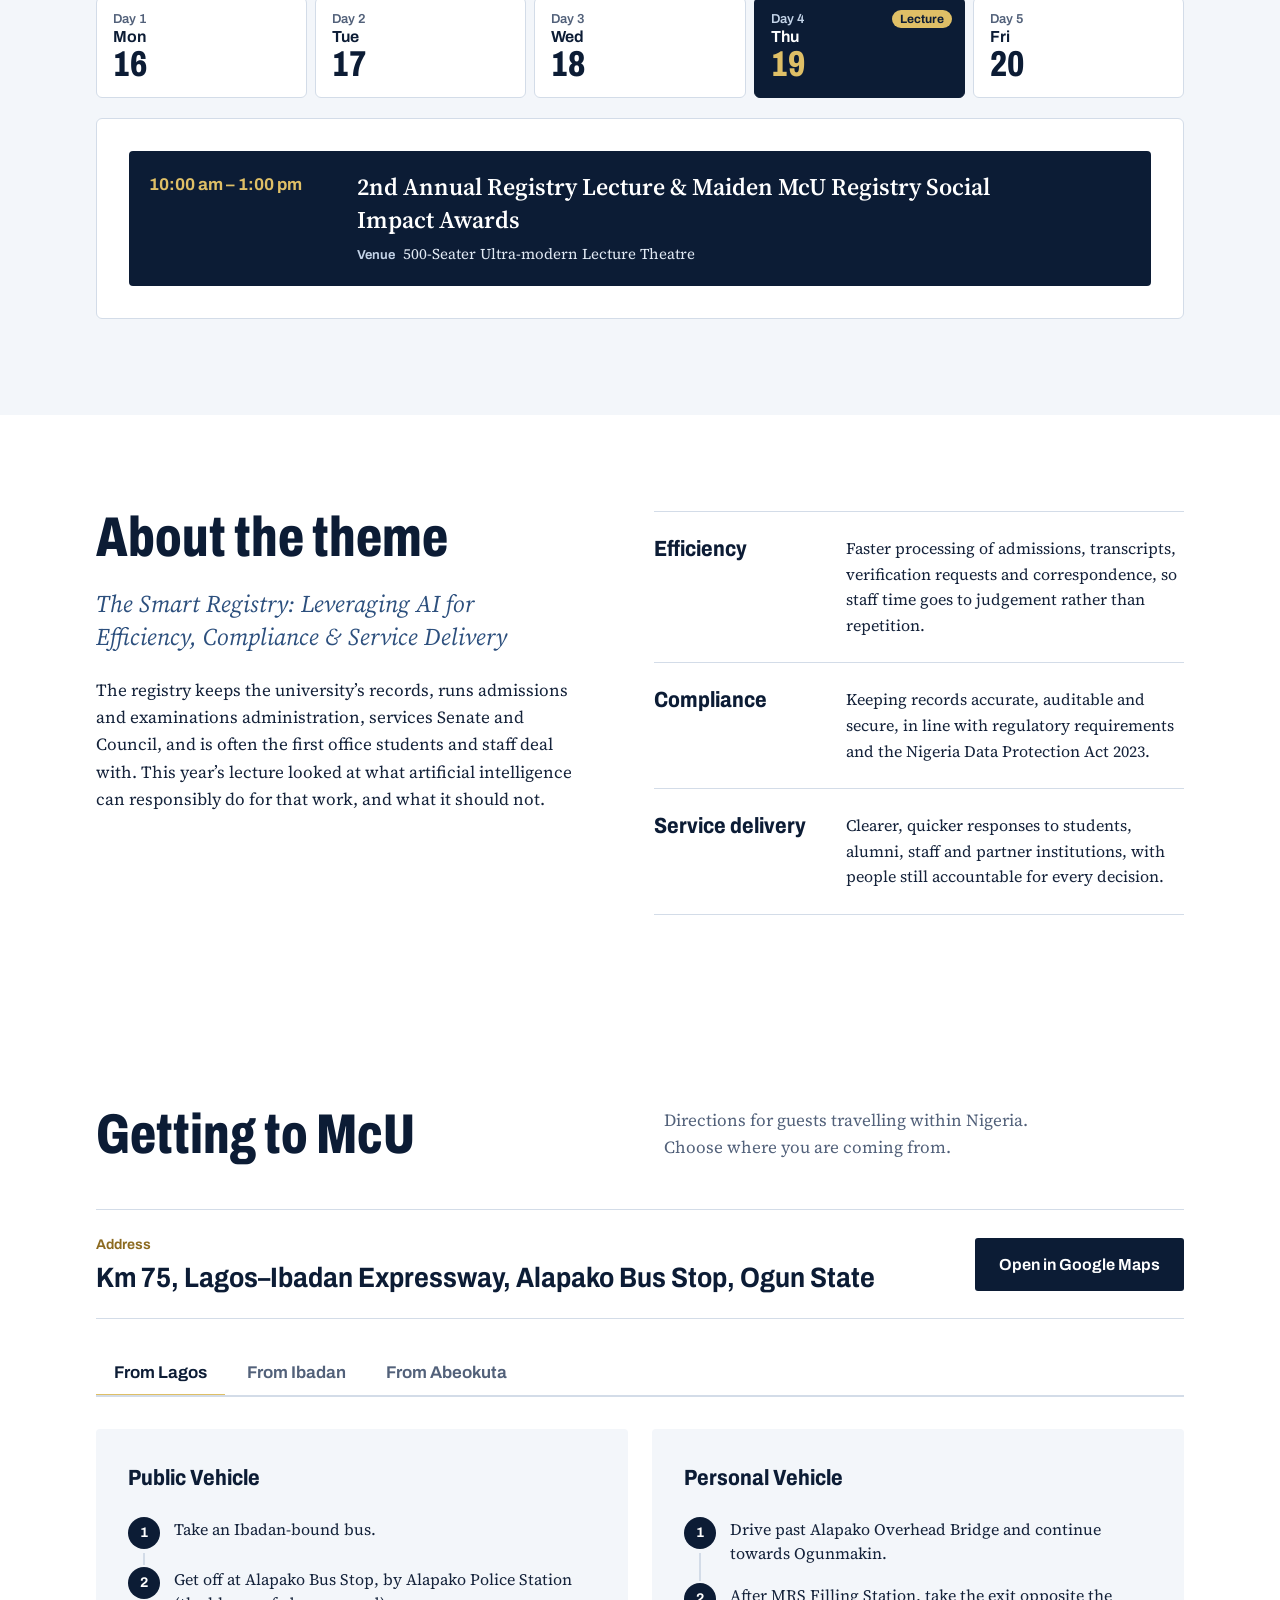
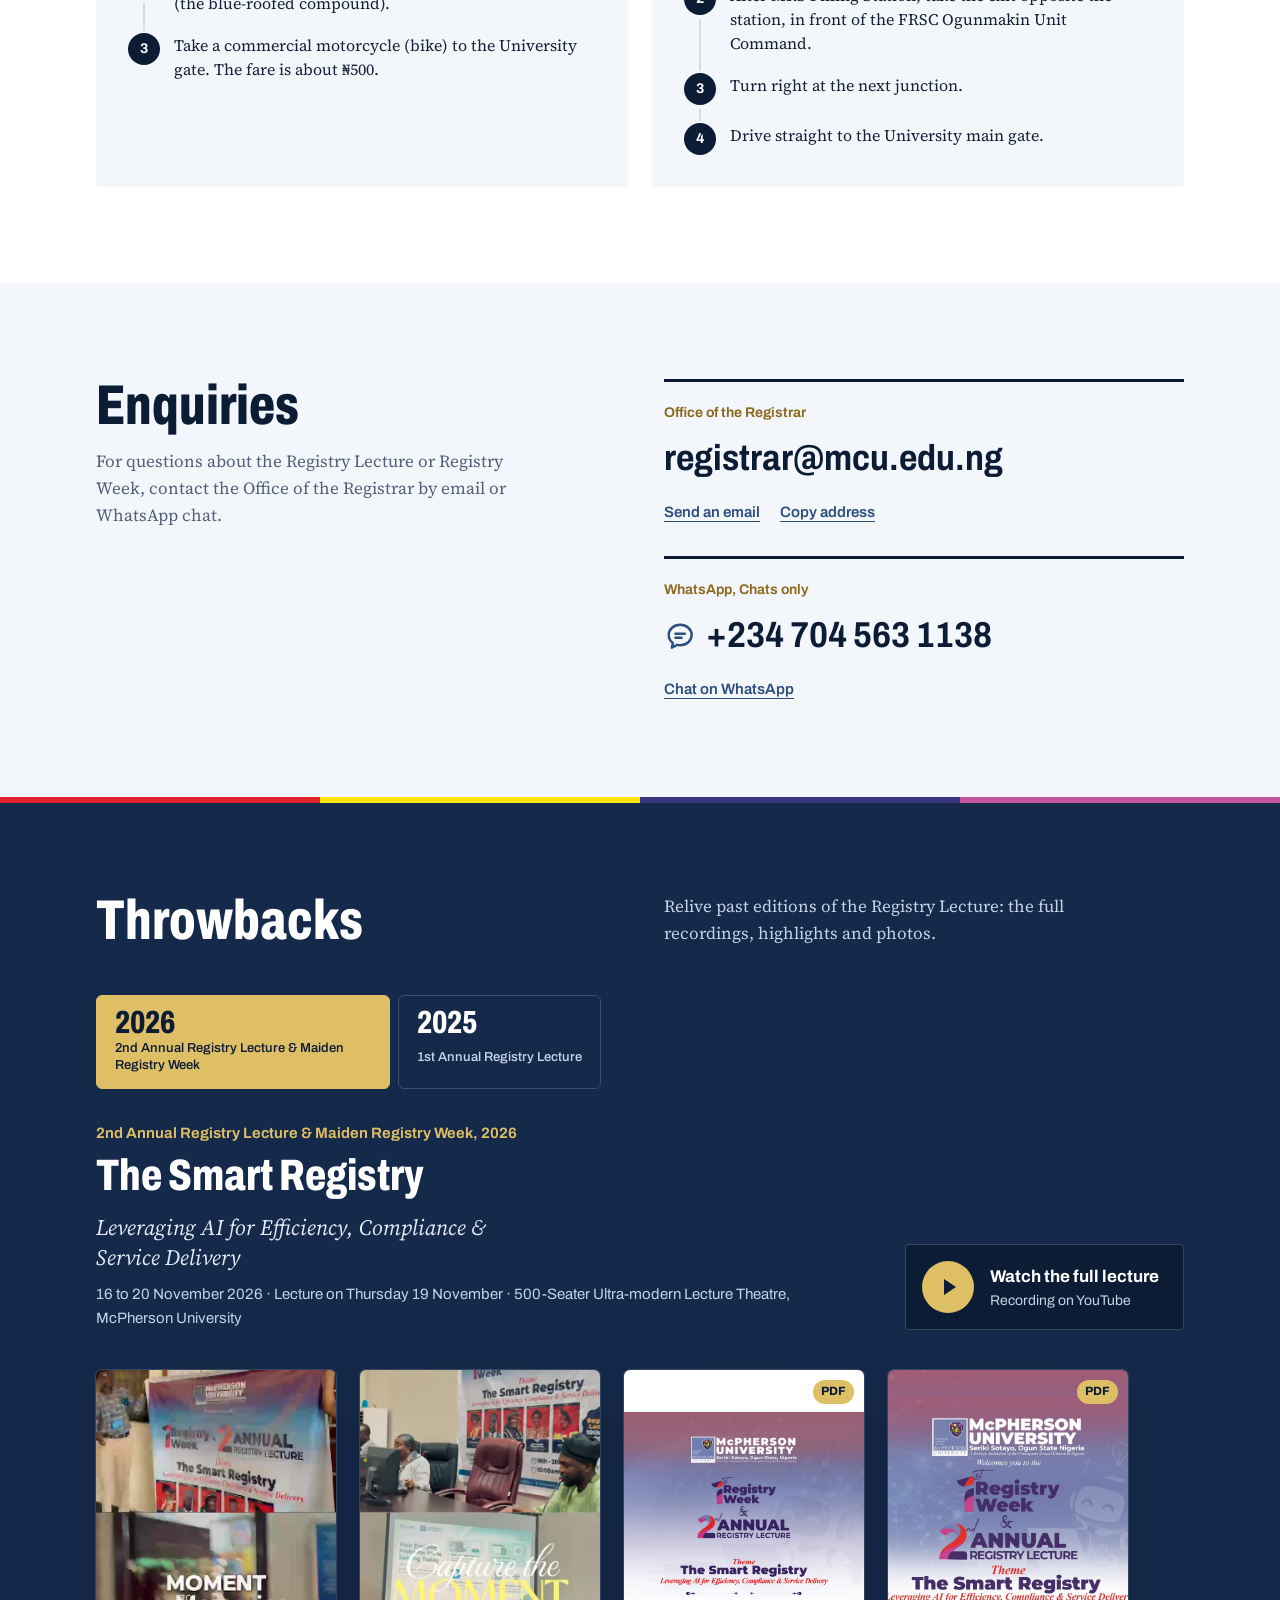
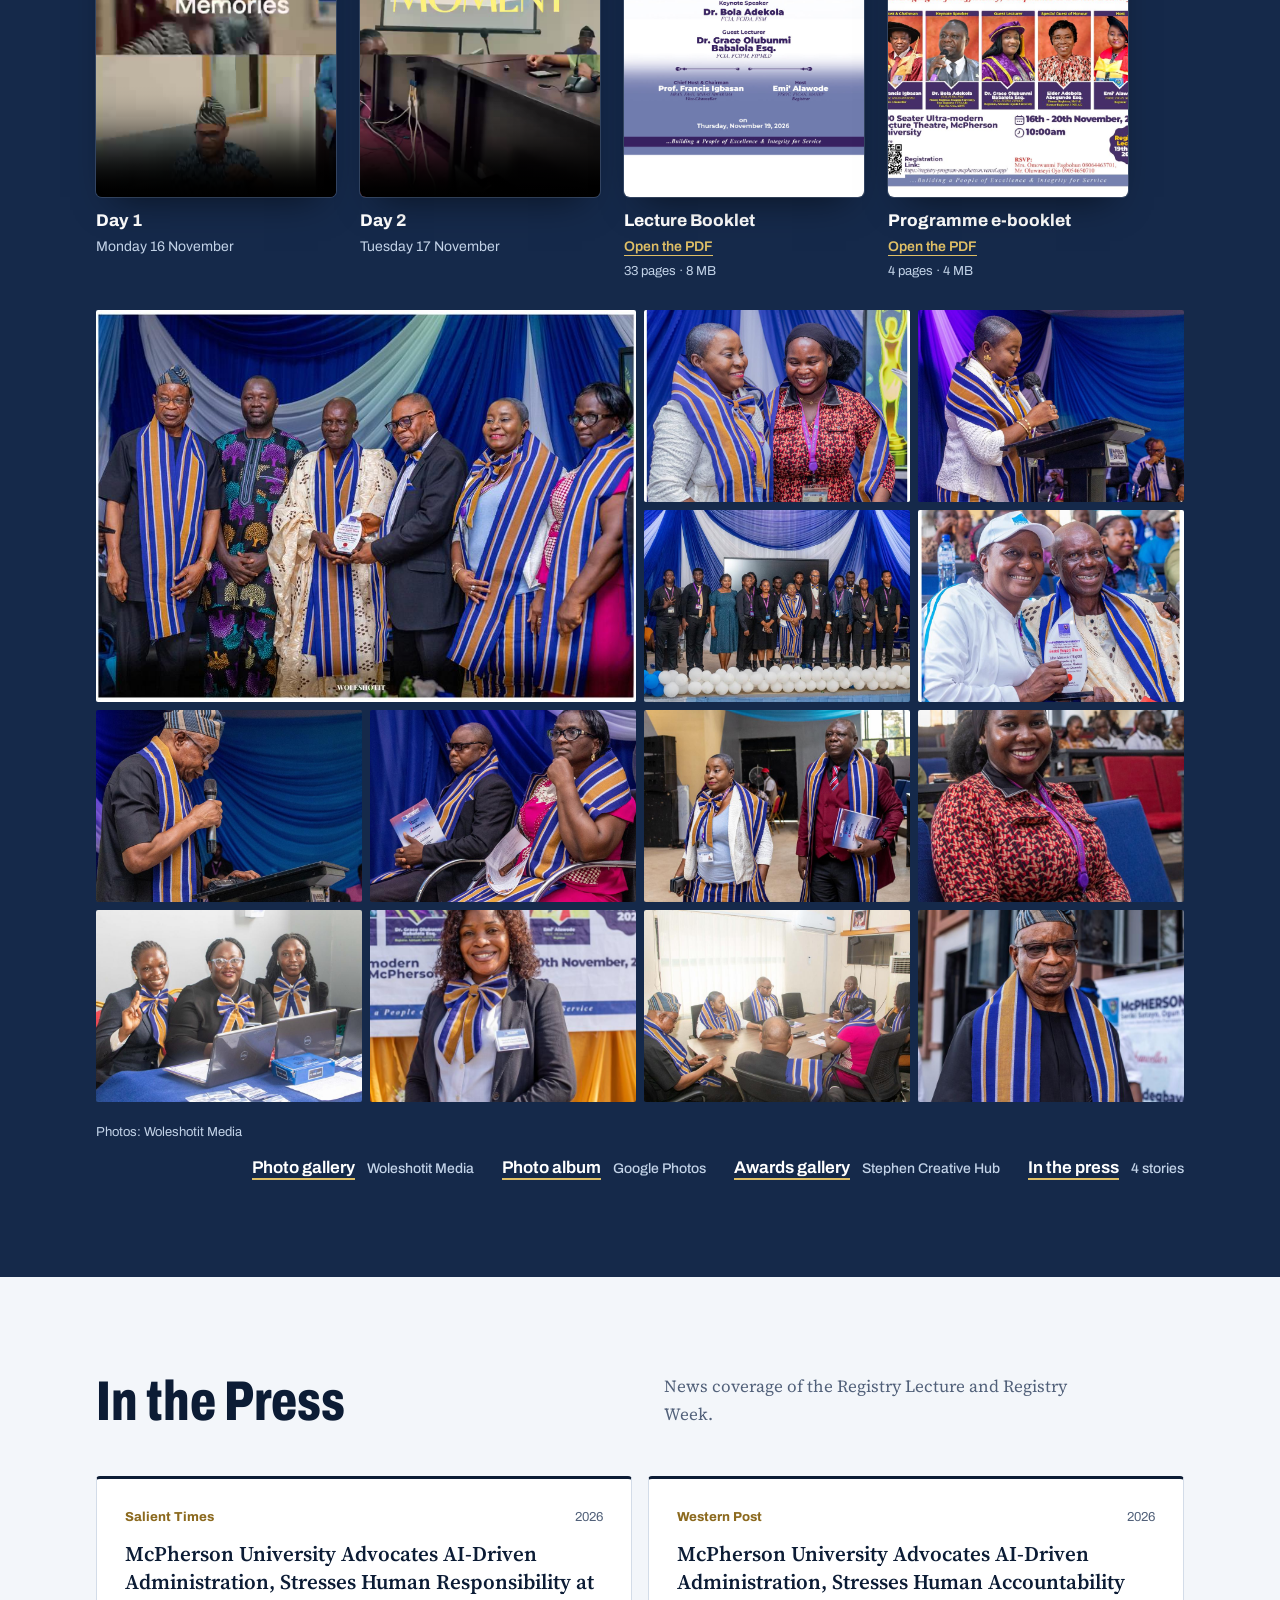
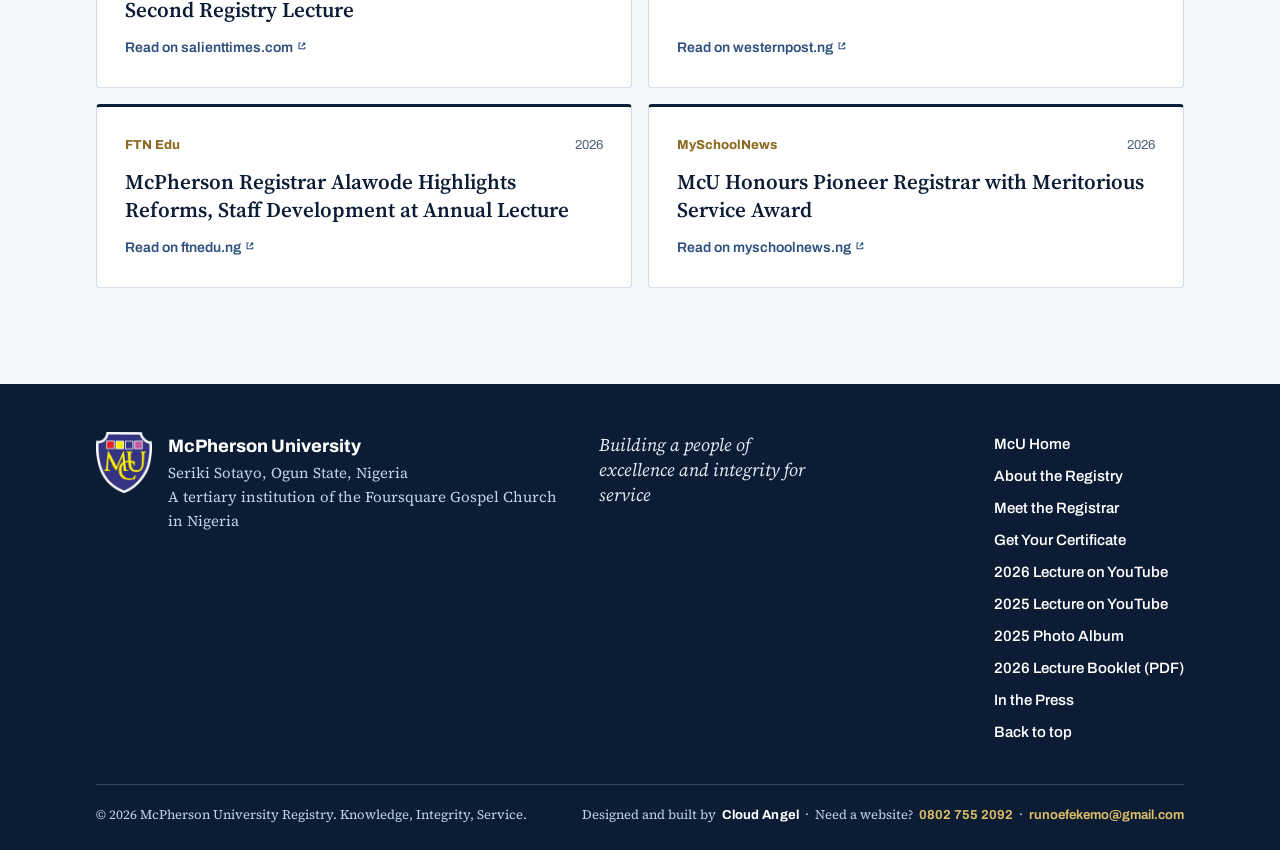
==== commit f7984efb: "Add Stephen Creative Hub awards gallery to 2026 throwback albums Co-Authored-By: Claude Opus 5.5 <no" ====
--- a/index.html
+++ b/index.html
@@ -18,7 +18,7 @@
 <link rel="preconnect" href="https://fonts.googleapis.com">
 <link rel="preconnect" href="https://fonts.gstatic.com" crossorigin>
 <link rel="stylesheet" href="https://fonts.googleapis.com/css2?family=Archivo:wdth,wght@62..125,400..900&family=Source+Serif+4:ital,opsz,wght@0,8..60,400..650;1,8..60,400..500&display=swap">
-<link rel="stylesheet" href="styles.css?v=25">
+<link rel="stylesheet" href="styles.css?v=27">
 </head>
 <body>
 
@@ -407,7 +407,7 @@
   </div>
 </footer>
 
-<script src="data.js?v=33"></script>
+<script src="data.js?v=34"></script>
 <script src="app.js?v=22"></script>
 </body>
 </html>
--- a/styles.css
+++ b/styles.css
@@ -755,7 +755,7 @@
 
 /* ---------- throwback album row ---------- */
 .album-row { flex-wrap: wrap; align-items: baseline; gap: .75rem 1.75rem; }
-.photo-credit { margin-right: auto; font-family: var(--f-display); font-size: .8125rem; color: var(--sky); }
+.photo-credit { flex-basis: 100%; margin: 0; font-family: var(--f-display); font-size: .8125rem; color: var(--sky); }
 
 /* ---------- in the press ---------- */
 .press { background: var(--paper); }
